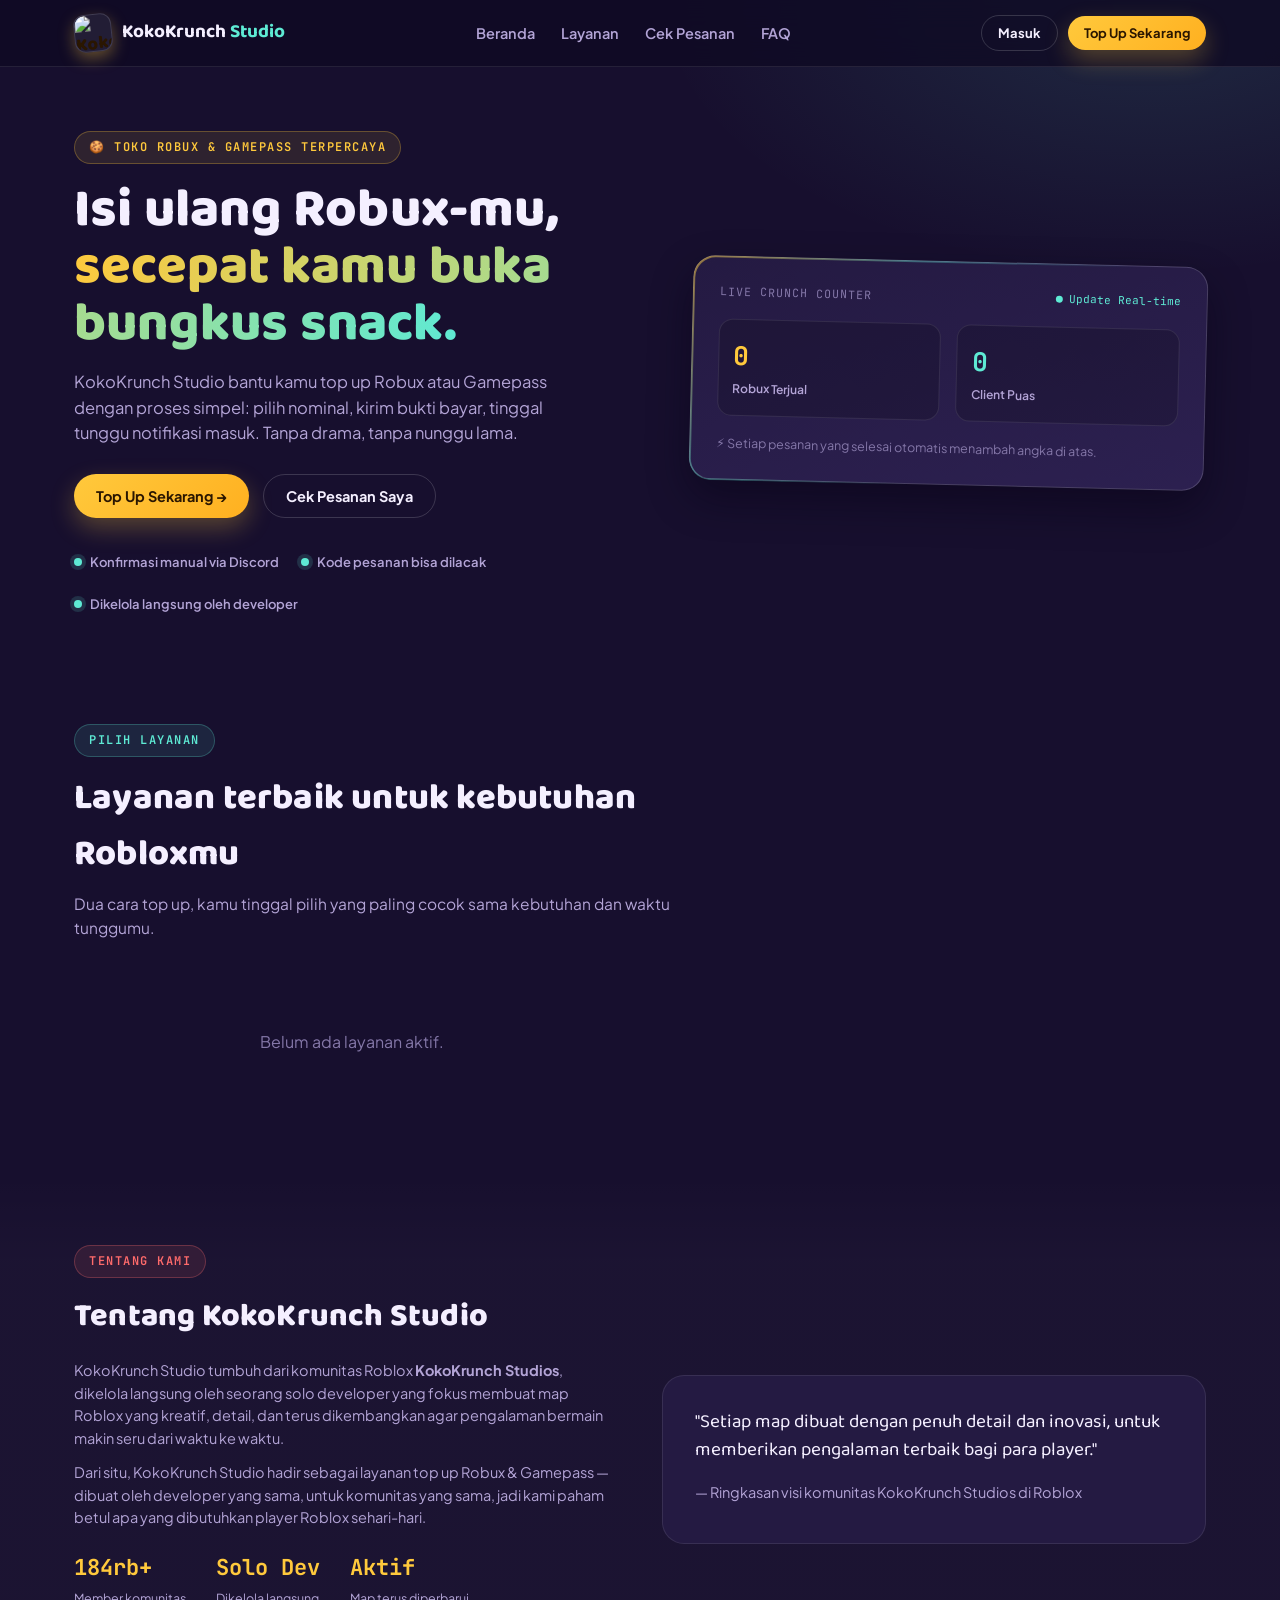
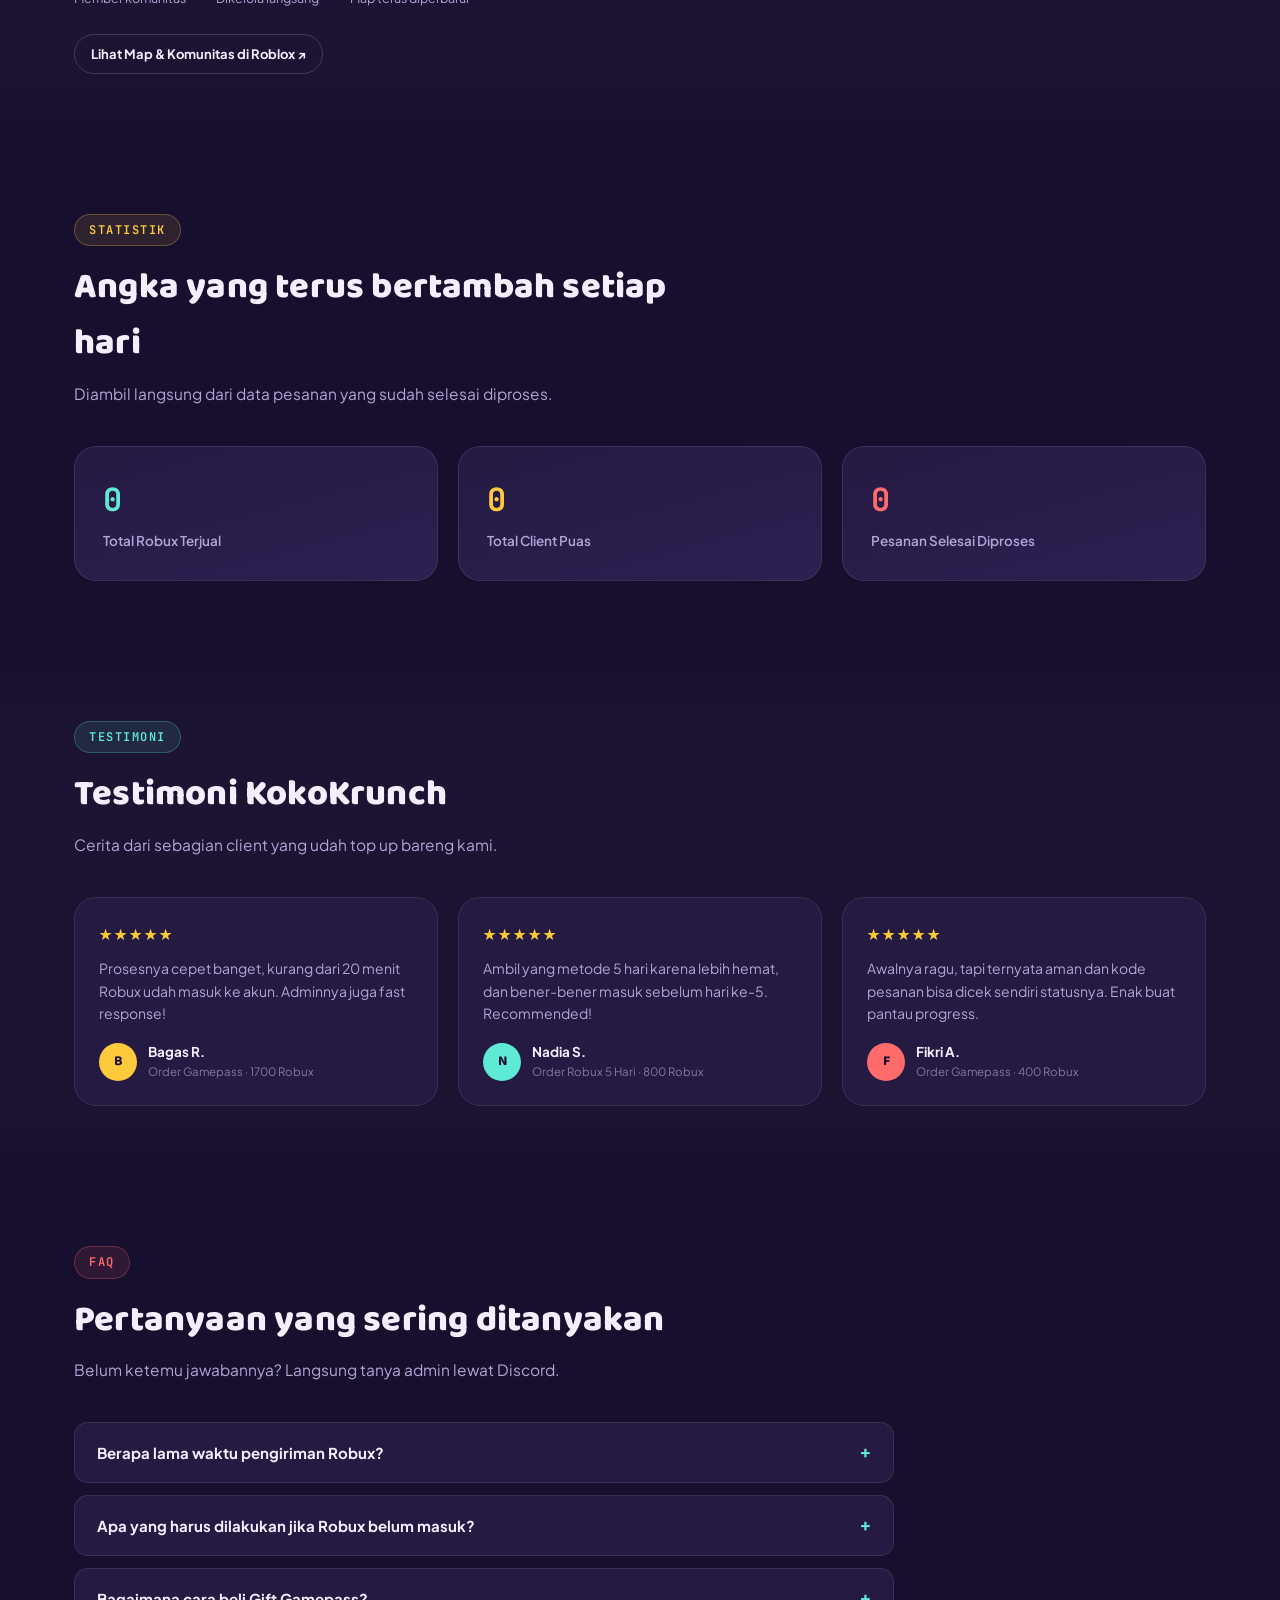
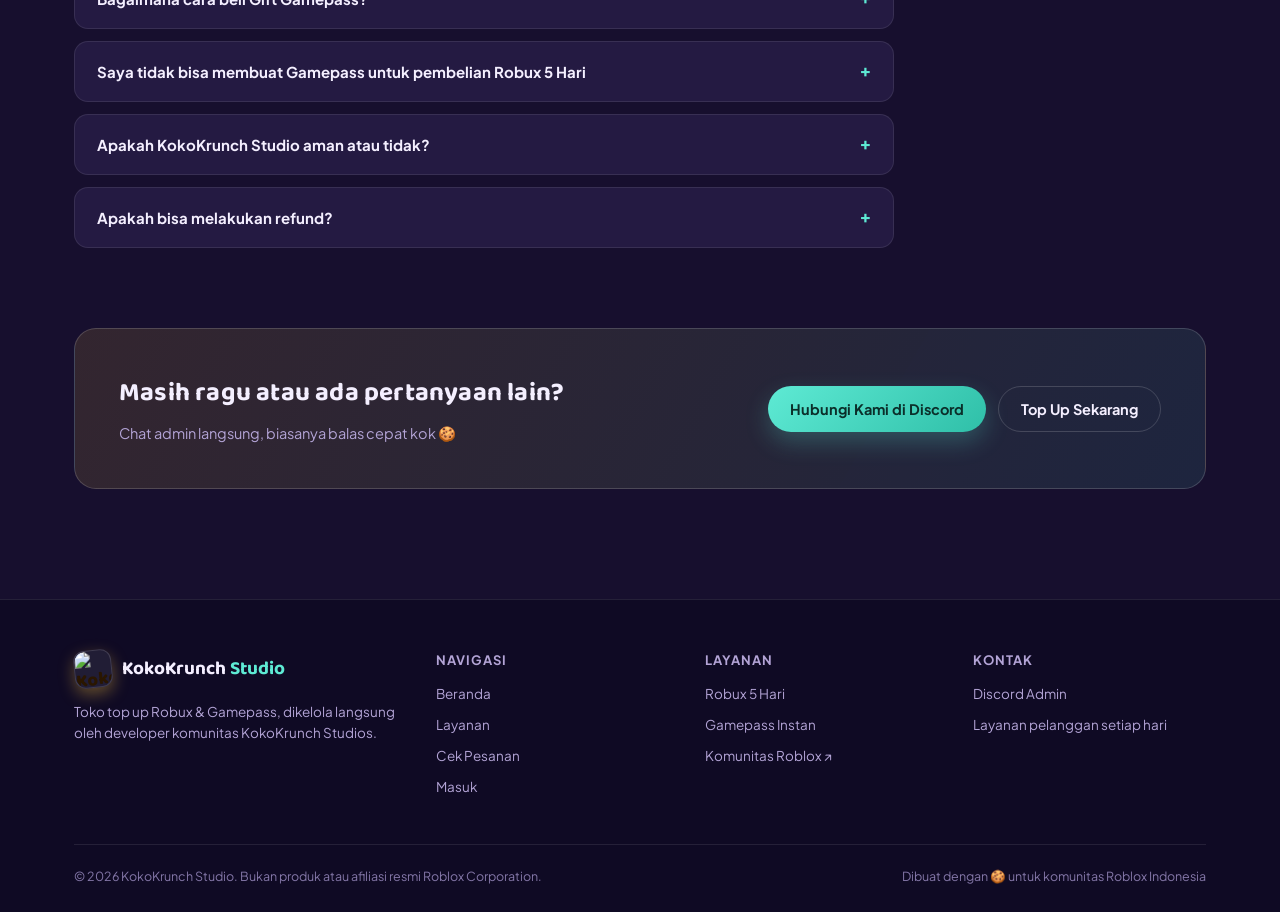
==== index.html @ f0047009 "Initial commit KokoKrunch Studio" ====
<!DOCTYPE html>
<html lang="id">
<head>
<meta charset="UTF-8">
<meta name="viewport" content="width=device-width, initial-scale=1.0">
<title>KokoKrunch Studio — Top Up Robux & Gamepass</title>
<link rel="icon" type="image/webp" href="https://tr.rbxcdn.com/180DAY-19accf77fc7ea9c95df84278ce0e3de0/150/150/Image/Webp/noFilter">
<link rel="apple-touch-icon" href="https://tr.rbxcdn.com/180DAY-19accf77fc7ea9c95df84278ce0e3de0/150/150/Image/Webp/noFilter">
<link rel="preconnect" href="https://fonts.googleapis.com">
<link href="https://fonts.googleapis.com/css2?family=Baloo+2:wght@500;600;700;800&family=Plus+Jakarta+Sans:ital,wght@0,400;0,500;0,600;0,700;0,800;1,500&family=JetBrains+Mono:wght@400;500;600;700&display=swap" rel="stylesheet">
<link rel="stylesheet" href="assets/style.css?v=36">
</head>
<body>
<div class="nav">
<div class="nav-inner">
<div class="brand" onclick="location.href='index.html'">
<div class="brand-mark"><img src="https://tr.rbxcdn.com/180DAY-19accf77fc7ea9c95df84278ce0e3de0/150/150/Image/Webp/noFilter" alt="KokoKrunch Studio"></div>
<div class="brand-name">KokoKrunch <span>Studio</span></div>
</div>
<div class="nav-links">
<a href="/index.html">Beranda</a>
<a href="/layanan.html">Layanan</a>
<a href="/cek-pesanan.html">Cek Pesanan</a>
<a href="index.html#faq">FAQ</a>
</div>
<div class="nav-cta">
<button class="btn btn-ghost btn-sm" type="button" onclick="goLogin()">Masuk</button>
<button class="btn btn-gold btn-sm" data-link="/layanan.html">Top Up Sekarang</button>
<button class="nav-burger" type="button" aria-label="Buka menu" aria-expanded="false" onclick="toggleMobileMenu(event)">☰</button>
</div>
</div>
</div>
<div class="view active" id="view-home">
<section class="hero">
<div class="wrap hero-grid">
<div>
<span class="eyebrow gold">🍪 Toko Robux &amp; Gamepass Terpercaya</span>
<h1>Isi ulang Robux-mu,<br/><span class="hi">secepat kamu buka bungkus snack.</span></h1>
<p class="lead">KokoKrunch Studio bantu kamu top up Robux atau Gamepass dengan proses simpel: pilih nominal, kirim bukti bayar, tinggal tunggu notifikasi masuk. Tanpa drama, tanpa nunggu lama.</p>
<div class="hero-actions">
<button class="btn btn-gold" data-link="/layanan.html">Top Up Sekarang →</button>
<button class="btn btn-ghost" data-link="/cek-pesanan.html">Cek Pesanan Saya</button>
</div>
<div class="hero-badges">
<div class="hero-badge"><span class="dot"></span> Konfirmasi manual via Discord</div>
<div class="hero-badge"><span class="dot"></span> Kode pesanan bisa dilacak</div>
<div class="hero-badge"><span class="dot"></span> Dikelola langsung oleh developer</div>
</div>
</div>
<div class="crunch-card" id="heroCrunchCard">
<div class="crunch-top">
<span>Live Crunch Counter</span>
<div class="crunch-live"><span class="pulse"></span> Update Real-time</div>
</div>
<div class="crunch-stats">
<div class="crunch-stat">
<div class="crunch-num" id="heroStatRobux">0</div>
<div class="crunch-label">Robux Terjual</div>
</div>
<div class="crunch-stat mint">
<div class="crunch-num" id="heroStatClient">0</div>
<div class="crunch-label">Client Puas</div>
</div>
</div>
<div class="crunch-note">⚡ Setiap pesanan yang selesai otomatis menambah angka di atas.</div>
</div>
</div>
</section>
<!-- ===== Pilih Layanan preview ===== -->
<section class="section" id="layanan">
<div class="wrap">
<div class="section-head">
<span class="eyebrow">Pilih Layanan</span>
<h2>Layanan terbaik untuk kebutuhan Robloxmu</h2>
<p>Dua cara top up, kamu tinggal pilih yang paling cocok sama kebutuhan dan waktu tunggumu.</p>
</div>
<div class="service-grid" id="homeServiceGrid"></div>
</div>
</section>
<!-- ===== Tentang ===== -->
<section class="section section-alt" id="tentang">
<div class="wrap about-grid">
<div>
<span class="eyebrow coral">Tentang Kami</span>
<h2 style="margin:14px 0 18px; font-size:clamp(24px,3vw,32px); font-weight:800;">Tentang KokoKrunch Studio</h2>
<p class="about-body">KokoKrunch Studio tumbuh dari komunitas Roblox <b>KokoKrunch Studios</b>, dikelola langsung oleh seorang solo developer yang fokus membuat map Roblox yang kreatif, detail, dan terus dikembangkan agar pengalaman bermain makin seru dari waktu ke waktu.</p>
<p class="about-body" style="margin-top:12px;">Dari situ, KokoKrunch Studio hadir sebagai layanan top up Robux &amp; Gamepass — dibuat oleh developer yang sama, untuk komunitas yang sama, jadi kami paham betul apa yang dibutuhkan player Roblox sehari-hari.</p>
<div class="about-stat-row">
<div class="about-stat"><b>184rb+</b><span>Member komunitas</span></div>
<div class="about-stat"><b>Solo Dev</b><span>Dikelola langsung</span></div>
<div class="about-stat"><b>Aktif</b><span>Map terus diperbarui</span></div>
</div>
<div style="margin-top:24px;">
<a class="btn btn-ghost btn-sm" href="https://www.roblox.com/id/communities/625247444/KokoKrunch-Studios#!/about" rel="noopener" target="_blank">Lihat Map &amp; Komunitas di Roblox ↗</a>
</div>
</div>
<div class="about-card">
<div class="about-quote">"Setiap map dibuat dengan penuh detail dan inovasi, untuk memberikan pengalaman terbaik bagi para player."</div>
<p class="about-body">— Ringkasan visi komunitas KokoKrunch Studios di Roblox</p>
</div>
</div>
</section>
<!-- ===== Statistik ===== -->
<section class="section" id="statistik">
<div class="wrap">
<div class="section-head">
<span class="eyebrow gold">Statistik</span>
<h2>Angka yang terus bertambah setiap hari</h2>
<p>Diambil langsung dari data pesanan yang sudah selesai diproses.</p>
</div>
<div class="stats-grid">
<div class="stat-block">
<div class="big" id="statRobuxTotal">0</div>
<div class="lbl">Total Robux Terjual</div>
</div>
<div class="stat-block">
<div class="big" id="statClientTotal">0</div>
<div class="lbl">Total Client Puas</div>
</div>
<div class="stat-block">
<div class="big" id="statOrderTotal">0</div>
<div class="lbl">Pesanan Selesai Diproses</div>
</div>
</div>
</div>
</section>
<!-- ===== Testimoni ===== -->
<section class="section section-alt" id="testimoni">
<div class="wrap">
<div class="section-head">
<span class="eyebrow">Testimoni</span>
<h2>Testimoni KokoKrunch</h2>
<p>Cerita dari sebagian client yang udah top up bareng kami.</p>
</div>
<div class="testi-scroll" id="testiGrid"></div>
</div>
</section>
<!-- ===== FAQ ===== -->
<section class="section" id="faq">
<div class="wrap">
<div class="section-head">
<span class="eyebrow coral">FAQ</span>
<h2>Pertanyaan yang sering ditanyakan</h2>
<p>Belum ketemu jawabannya? Langsung tanya admin lewat Discord.</p>
</div>
<div class="faq-list" id="faqList"></div>
</div>
</section>
<!-- ===== CTA ===== -->
<section class="section" style="padding-top:10px;">
<div class="wrap">
<div class="cta-band">
<div>
<h3>Masih ragu atau ada pertanyaan lain?</h3>
<p>Chat admin langsung, biasanya balas cepat kok 🍪</p>
</div>
<div style="display:flex; gap:12px; flex-wrap:wrap;">
<a class="btn btn-mint" href="https://discord.gg/kokokrunch" rel="noopener" target="_blank">Hubungi Kami di Discord</a>
<button class="btn btn-ghost" data-link="/layanan.html">Top Up Sekarang</button>
</div>
</div>
</div>
</section>
</div>
<footer id="siteFooter">
<div class="wrap">
<div class="footer-grid">
<div class="footer-col">
<div class="brand" style="margin-bottom:14px;"><div class="brand-mark"><img src="https://tr.rbxcdn.com/180DAY-19accf77fc7ea9c95df84278ce0e3de0/150/150/Image/Webp/noFilter" alt="KokoKrunch Studio"></div><div class="brand-name">KokoKrunch <span>Studio</span></div></div>
<p>Toko top up Robux &amp; Gamepass, dikelola langsung oleh developer komunitas KokoKrunch Studios.</p>
</div>
<div class="footer-col">
<h4>Navigasi</h4>
<a href="/index.html">Beranda</a>
<a href="/layanan.html">Layanan</a>
<a href="/cek-pesanan.html">Cek Pesanan</a>
<a href="/login.html">Masuk</a>
</div>
<div class="footer-col">
<h4>Layanan</h4>
<a href="order.html?type=robux">Robux 5 Hari</a>
<a href="order.html?type=gamepass">Gamepass Instan</a>
<a href="https://www.roblox.com/id/communities/625247444/KokoKrunch-Studios#!/about" rel="noopener" target="_blank">Komunitas Roblox ↗</a>
</div>
<div class="footer-col">
<h4>Kontak</h4>
<a href="https://discord.gg/kokokrunch" rel="noopener" target="_blank">Discord Admin</a>
<p>Layanan pelanggan setiap hari</p>
</div>
</div>
<div class="footer-bottom">
<span>© 2026 KokoKrunch Studio. Bukan produk atau afiliasi resmi Roblox Corporation.</span>
<span>Dibuat dengan 🍪 untuk komunitas Roblox Indonesia</span>
</div>
</div>
</footer>
<div class="toast" id="toast"></div>
<div class="modal-bg" id="proofModalBg" onclick="if(event.target===this) closeProofModal()">
<div class="modal">
<button class="modal-close" onclick="closeProofModal()">✕</button>
<h3>Bukti Pembayaran</h3>
<img alt="Bukti pembayaran" id="proofModalImg" src=""/>
<div id="proofModalMeta" style="font-size:12.5px; color:var(--text-muted);"></div>
</div>
</div>
<script src="assets/app.js?v=36"></script>
</body>
</html>
---- assets/style.css ----
:root{
    --bg:#170F2E;
    --bg-deep:#0F0A24;
    --bg-alt:#1E1440;
    --surface:#241A42;
    --surface-2:#2C2050;
    --border:rgba(255,255,255,0.09);
    --border-strong:rgba(255,255,255,0.16);
    --text:#F4EFFF;
    --text-muted:#B3A4D6;
    --text-faint:#8477A8;
    --gold:#FFC93C;
    --gold-dark:#E0A81E;
    --mint:#5EEAD4;
    --mint-dark:#2FBFA8;
    --coral:#FF6B6B;
    --radius-lg:22px;
    --radius-md:14px;
    --radius-sm:9px;
    --shadow-pop:0 18px 40px rgba(6,3,20,0.45);
    --font-display:'Baloo 2', system-ui, sans-serif;
    --font-body:'Plus Jakarta Sans', system-ui, sans-serif;
    --font-mono:'JetBrains Mono', monospace;
  }
  *{box-sizing:border-box;}
  html{scroll-behavior:smooth;}
  body{
    margin:0;
    background:
      radial-gradient(1100px 520px at 12% -10%, rgba(255,201,60,0.14), transparent 60%),
      radial-gradient(900px 500px at 90% 0%, rgba(94,234,212,0.12), transparent 55%),
      var(--bg);
    color:var(--text);
    font-family:var(--font-body);
    line-height:1.55;
    -webkit-font-smoothing:antialiased;
  }
  h1,h2,h3,h4{font-family:var(--font-display); margin:0; letter-spacing:0.2px;}
  p{margin:0;}
  a{color:inherit; text-decoration:none;}
  img{max-width:100%; display:block;}
  button{font-family:inherit; cursor:pointer;}
  ::selection{background:var(--gold); color:#241203;}
  :focus-visible{outline:3px solid var(--mint); outline-offset:2px; border-radius:6px;}

  .wrap{max-width:1180px; margin:0 auto; padding:0 24px;}
  .view{display:none;}
  .view.active{display:block; animation:fadeIn .35s ease;}
  @keyframes fadeIn{from{opacity:0; transform:translateY(6px);} to{opacity:1; transform:translateY(0);}}

  /* ---------- NAV ---------- */
  .nav{
    position:sticky; top:0; z-index:50;
    background:rgba(15,10,36,0.82);
    backdrop-filter:blur(14px);
    border-bottom:1px solid var(--border);
  }
  .nav-inner{
    max-width:1180px; margin:0 auto; padding:14px 24px;
    display:flex; align-items:center; justify-content:space-between; gap:16px;
  }
  .brand{display:flex; align-items:center; gap:10px; cursor:pointer;}
  .brand-mark{
    width:38px; height:38px; border-radius:11px;
    background:linear-gradient(145deg, var(--gold), #ff9f4d);
    display:flex; align-items:center; justify-content:center;
    font-family:var(--font-display); font-weight:800; color:#2a1600; font-size:18px;
    box-shadow:0 6px 16px rgba(255,201,60,0.35);
    transform:rotate(-6deg);
  }
  .brand-name{font-family:var(--font-display); font-weight:700; font-size:19px;}
  .brand-name span{color:var(--mint);}
  .nav-links{display:flex; align-items:center; gap:26px;}
  .nav-links a{font-size:14.5px; font-weight:600; color:var(--text-muted); transition:color .15s;}
  .nav-links a:hover{color:var(--text);}
  .nav-cta{display:flex; align-items:center; gap:10px;}
  .nav-burger{display:none; background:none; border:1px solid var(--border-strong); border-radius:9px; width:40px; height:40px; color:var(--text); font-size:18px;}

  /* buttons */
  .btn{
    display:inline-flex; align-items:center; justify-content:center; gap:8px;
    padding:12px 22px; border-radius:999px; border:none;
    font-weight:700; font-size:14.5px; font-family:var(--font-body);
    transition:transform .15s ease, box-shadow .15s ease, background .15s ease;
    white-space:nowrap;
  }
  .btn:active{transform:translateY(1px) scale(0.99);}
  .btn-gold{background:linear-gradient(135deg, var(--gold), #ffb020); color:#2a1600; box-shadow:0 10px 24px rgba(255,201,60,0.28);}
  .btn-gold:hover{box-shadow:0 14px 30px rgba(255,201,60,0.4); transform:translateY(-1px);}
  .btn-mint{background:linear-gradient(135deg, var(--mint), var(--mint-dark)); color:#0b2f2a; box-shadow:0 10px 24px rgba(94,234,212,0.24);}
  .btn-mint:hover{transform:translateY(-1px); box-shadow:0 14px 30px rgba(94,234,212,0.36);}
  .btn-ghost{background:transparent; border:1.5px solid var(--border-strong); color:var(--text);}
  .btn-ghost:hover{border-color:var(--mint); color:var(--mint);}
  .btn-coral{background:linear-gradient(135deg, var(--coral), #ff4757); color:#2a0505;}
  .btn-block{width:100%;}
  .btn-sm{padding:9px 16px; font-size:13px;}
  .btn:disabled{opacity:0.5; cursor:not-allowed; transform:none !important;}
  .btn-icon{background:transparent; border:1px solid var(--border-strong); border-radius:10px; width:38px; height:38px; color:var(--text-muted); display:flex; align-items:center; justify-content:center;}

  .eyebrow{
    display:inline-flex; align-items:center; gap:8px;
    font-family:var(--font-mono); font-size:12px; font-weight:600; letter-spacing:1.5px; text-transform:uppercase;
    color:var(--mint); background:rgba(94,234,212,0.1); border:1px solid rgba(94,234,212,0.25);
    padding:6px 14px; border-radius:999px;
  }
  .eyebrow.gold{color:var(--gold); background:rgba(255,201,60,0.1); border-color:rgba(255,201,60,0.28);}
  .eyebrow.coral{color:var(--coral); background:rgba(255,107,107,0.1); border-color:rgba(255,107,107,0.28);}

  /* ---------- HERO ---------- */
  .hero{padding:64px 0 40px; position:relative; overflow:hidden;}
  .hero-grid{display:grid; grid-template-columns:1.05fr 0.95fr; gap:48px; align-items:center;}
  .hero h1{font-size:clamp(34px, 4.6vw, 54px); line-height:1.06; font-weight:800; margin:18px 0 16px;}
  .hero h1 .hi{
    background:linear-gradient(100deg, var(--gold), var(--mint));
    -webkit-background-clip:text; background-clip:text; color:transparent;
  }
  .hero p.lead{font-size:16.5px; color:var(--text-muted); max-width:480px; margin-bottom:28px;}
  .hero-actions{display:flex; gap:14px; flex-wrap:wrap; margin-bottom:34px;}
  .hero-badges{display:flex; gap:22px; flex-wrap:wrap;}
  .hero-badge{display:flex; align-items:center; gap:8px; font-size:13px; color:var(--text-muted); font-weight:600;}
  .hero-badge .dot{width:8px; height:8px; border-radius:50%; background:var(--mint); box-shadow:0 0 0 4px rgba(94,234,212,0.15);}

  /* crunch counter signature widget */
  .crunch-card{
    background:linear-gradient(165deg, var(--surface), var(--surface-2));
    border:1.5px solid var(--border-strong);
    border-radius:var(--radius-lg);
    padding:26px;
    box-shadow:var(--shadow-pop);
    position:relative;
    transform:rotate(1.4deg);
  }
  .crunch-card::before{
    content:'';
    position:absolute; inset:-1.5px;
    border-radius:inherit;
    padding:1.5px;
    background:linear-gradient(135deg, rgba(255,201,60,0.5), rgba(94,234,212,0.35), transparent 60%);
    -webkit-mask:linear-gradient(#000 0 0) content-box, linear-gradient(#000 0 0);
    -webkit-mask-composite:xor; mask-composite:exclude;
    pointer-events:none;
  }
  .crunch-top{display:flex; justify-content:space-between; align-items:center; margin-bottom:18px;}
  .crunch-top span{font-family:var(--font-mono); font-size:11.5px; color:var(--text-faint); letter-spacing:1px; text-transform:uppercase;}
  .crunch-live{display:flex; align-items:center; gap:6px; font-family:var(--font-mono); font-size:11px; color:var(--mint);}
  .crunch-live .pulse{width:7px; height:7px; border-radius:50%; background:var(--mint); animation:pulse 1.6s infinite;}
  @keyframes pulse{0%,100%{opacity:1; transform:scale(1);} 50%{opacity:.4; transform:scale(1.4);}}
  .crunch-stats{display:grid; grid-template-columns:1fr 1fr; gap:16px; margin-bottom:18px;}
  .crunch-stat{background:rgba(0,0,0,0.18); border-radius:var(--radius-md); padding:16px 14px; border:1px solid var(--border);}
  .crunch-num{font-family:var(--font-mono); font-weight:700; font-size:26px; color:var(--gold);}
  .crunch-stat.mint .crunch-num{color:var(--mint);}
  .crunch-label{font-size:12px; color:var(--text-muted); margin-top:4px; font-weight:600;}
  .crunch-card.bounce{animation:crunchBounce .5s ease;}
  @keyframes crunchBounce{0%{transform:rotate(1.4deg) scale(1);} 35%{transform:rotate(1.4deg) scale(1.03);} 100%{transform:rotate(1.4deg) scale(1);}}
  .crunch-note{font-size:12.5px; color:var(--text-faint); display:flex; gap:8px; align-items:flex-start;}

  /* ---------- SECTION generic ---------- */
  .section{padding:70px 0;}
  .section-head{max-width:640px; margin-bottom:40px;}
  .section-head h2{font-size:clamp(26px,3vw,36px); margin:14px 0 10px; font-weight:800;}
  .section-head p{color:var(--text-muted); font-size:15.5px;}
  .section-alt{background:linear-gradient(180deg, transparent, rgba(255,255,255,0.02) 15%, rgba(255,255,255,0.02) 85%, transparent);}

  /* service / package cards */
  .service-grid{display:grid; grid-template-columns:1fr 1fr; gap:22px;}
  .service-card{
    background:var(--surface); border:1.5px solid var(--border); border-radius:var(--radius-lg);
    padding:30px; position:relative; overflow:hidden; transition:border-color .2s, transform .2s;
  }
  .service-card:hover{border-color:var(--border-strong); transform:translateY(-3px);}
  .service-card .glow{position:absolute; width:220px; height:220px; border-radius:50%; filter:blur(60px); opacity:0.28; top:-70px; right:-70px;}
  .service-card.robux .glow{background:var(--mint);}
  .service-card.gamepass .glow{background:var(--gold);}
  .service-icon{
    width:52px; height:52px; border-radius:16px; display:flex; align-items:center; justify-content:center;
    font-size:24px; margin-bottom:18px; position:relative;
  }
  .service-card.robux .service-icon{background:rgba(94,234,212,0.14); border:1px solid rgba(94,234,212,0.3);}
  .service-card.gamepass .service-icon{background:rgba(255,201,60,0.14); border:1px solid rgba(255,201,60,0.3);}
  .service-card h3{font-size:22px; margin-bottom:8px; position:relative;}
  .service-card p.desc{color:var(--text-muted); font-size:14.5px; margin-bottom:18px; position:relative;}
  .service-list{list-style:none; padding:0; margin:0 0 24px; display:flex; flex-direction:column; gap:9px; position:relative;}
  .service-list li{font-size:13.5px; color:var(--text-muted); display:flex; gap:8px; align-items:flex-start;}
  .service-list li::before{content:'✓'; color:var(--mint); font-weight:700; flex-shrink:0;}
  .service-card.gamepass .service-list li::before{color:var(--gold);}

  /* about */
  .about-grid{display:grid; grid-template-columns:1fr 1fr; gap:44px; align-items:center;}
  .about-card{background:var(--surface); border:1.5px solid var(--border); border-radius:var(--radius-lg); padding:32px;}
  .about-stat-row{display:flex; gap:30px; margin-top:22px; flex-wrap:wrap;}
  .about-stat b{display:block; font-family:var(--font-mono); font-size:22px; color:var(--gold);}
  .about-stat span{font-size:12.5px; color:var(--text-muted);}
  .about-quote{
    font-family:var(--font-display); font-size:19px; line-height:1.5; margin-bottom:16px;
  }
  .about-body{color:var(--text-muted); font-size:14.5px; margin-bottom:8px;}

  /* stats section */
  .stats-grid{display:grid; grid-template-columns:repeat(3,1fr); gap:20px;}
  .stat-block{
    background:linear-gradient(165deg, var(--surface), var(--surface-2)); border:1.5px solid var(--border);
    border-radius:var(--radius-lg); padding:28px; text-align:left;
  }
  .stat-block .big{font-family:var(--font-mono); font-weight:700; font-size:32px; color:var(--mint);}
  .stat-block:nth-child(2) .big{color:var(--gold);}
  .stat-block:nth-child(3) .big{color:var(--coral);}
  .stat-block .lbl{color:var(--text-muted); font-size:13.5px; margin-top:6px; font-weight:600;}

  /* testimonials */
  .testi-scroll{display:grid; grid-template-columns:repeat(3,1fr); gap:20px;}
  .testi-card{background:var(--surface); border:1.5px solid var(--border); border-radius:var(--radius-lg); padding:24px;}
  .testi-stars{color:var(--gold); font-size:15px; letter-spacing:2px; margin-bottom:12px;}
  .testi-text{font-size:14px; color:var(--text-muted); margin-bottom:18px; line-height:1.6;}
  .testi-user{display:flex; align-items:center; gap:11px;}
  .testi-avatar{
    width:38px; height:38px; border-radius:50%; display:flex; align-items:center; justify-content:center;
    font-family:var(--font-display); font-weight:700; font-size:14px; color:#1c1030;
  }
  .testi-name{font-size:13.5px; font-weight:700;}
  .testi-meta{font-size:11.5px; color:var(--text-faint);}

  /* FAQ */
  .faq-list{display:flex; flex-direction:column; gap:12px; max-width:820px;}
  .faq-item{background:var(--surface); border:1.5px solid var(--border); border-radius:var(--radius-md); overflow:hidden;}
  .faq-q{
    width:100%; background:none; border:none; color:var(--text); text-align:left;
    padding:18px 22px; font-size:15px; font-weight:700; display:flex; justify-content:space-between; align-items:center; gap:14px;
  }
  .faq-q .plus{font-family:var(--font-mono); color:var(--mint); font-size:18px; transition:transform .2s; flex-shrink:0;}
  .faq-item.open .faq-q .plus{transform:rotate(45deg);}
  .faq-a{max-height:0; overflow:hidden; transition:max-height .25s ease;}
  .faq-a-inner{padding:0 22px 20px; color:var(--text-muted); font-size:14px; line-height:1.65;}

  /* CTA */
  .cta-band{
    background:linear-gradient(120deg, rgba(255,201,60,0.12), rgba(94,234,212,0.1));
    border:1.5px solid var(--border-strong); border-radius:var(--radius-lg);
    padding:44px; display:flex; justify-content:space-between; align-items:center; gap:30px; flex-wrap:wrap;
  }
  .cta-band h3{font-size:26px; margin-bottom:8px;}
  .cta-band p{color:var(--text-muted); font-size:14.5px;}

  /* footer */
  footer{background:var(--bg-deep); border-top:1px solid var(--border); padding:50px 0 26px; margin-top:40px;}
  .footer-grid{display:grid; grid-template-columns:1.4fr 1fr 1fr 1fr; gap:36px; margin-bottom:36px;}
  .footer-col h4{font-size:13px; color:var(--text-muted); text-transform:uppercase; letter-spacing:1px; margin-bottom:14px; font-family:var(--font-body); font-weight:700;}
  .footer-col a, .footer-col p{display:block; color:var(--text-muted); font-size:13.5px; margin-bottom:10px;}
  .footer-col a:hover{color:var(--mint);}
  .footer-bottom{border-top:1px solid var(--border); padding-top:22px; display:flex; justify-content:space-between; flex-wrap:wrap; gap:10px; font-size:12.5px; color:var(--text-faint);}

  /* ---------- PAGE HEADER (sub pages) ---------- */
  .page-head{padding:42px 0 6px;}
  .breadcrumb{font-family:var(--font-mono); font-size:12px; color:var(--text-faint); margin-bottom:14px; display:flex; gap:8px; align-items:center;}
  .breadcrumb a{color:var(--mint);}
  .page-head h1{font-size:clamp(26px,3.4vw,38px); font-weight:800; margin-bottom:10px;}
  .page-head p{color:var(--text-muted); font-size:15px; max-width:600px;}

  /* pilih layanan page */
  .pilih-grid{display:grid; grid-template-columns:1fr 1fr; gap:24px; margin-top:34px;}
  .pilih-card{
    background:var(--surface); border:1.5px solid var(--border); border-radius:var(--radius-lg);
    padding:34px; display:flex; flex-direction:column;
  }
  .pilih-card .tag{align-self:flex-start; margin-bottom:16px;}
  .pilih-card h3{font-size:24px; margin-bottom:10px;}
  .pilih-card .price-from{font-family:var(--font-mono); font-size:13px; color:var(--text-muted); margin-bottom:20px;}
  .pilih-card .price-from b{color:var(--text); font-size:15px;}
  .pilih-card ul{list-style:none; padding:0; margin:0 0 26px; flex-grow:1; display:flex; flex-direction:column; gap:10px;}
  .pilih-card ul li{font-size:13.5px; color:var(--text-muted); display:flex; gap:9px;}
  .pilih-card ul li::before{content:'●'; font-size:6px; color:var(--mint); margin-top:6px;}

  /* order form */
  .order-layout{display:grid; grid-template-columns:1.3fr 0.9fr; gap:30px; align-items:start; margin-top:30px;}
  .form-card{background:var(--surface); border:1.5px solid var(--border); border-radius:var(--radius-lg); padding:30px;}
  .form-card h3{font-size:17px; margin-bottom:4px;}
  .form-card .step-sub{color:var(--text-faint); font-size:12.5px; margin-bottom:20px; font-family:var(--font-mono);}
  .pkg-grid{display:grid; grid-template-columns:repeat(3,1fr); gap:12px; margin-bottom:26px;}
  .pkg-option{
    background:var(--surface-2); border:1.5px solid var(--border); border-radius:var(--radius-md);
    padding:14px 10px; text-align:center; transition:.15s;
  }
  .pkg-option:hover{border-color:var(--border-strong);}
  .pkg-option.selected{border-color:var(--gold); background:rgba(255,201,60,0.1); box-shadow:0 0 0 1px var(--gold) inset;}
  .pkg-option .amt{font-family:var(--font-mono); font-weight:700; font-size:15px;}
  .pkg-option .price{font-size:11.5px; color:var(--text-muted); margin-top:4px;}
  .field{margin-bottom:18px;}
  .field label{display:block; font-size:13px; font-weight:700; margin-bottom:7px; color:var(--text);}
  .field .hint{font-size:11.5px; color:var(--text-faint); margin-top:6px;}
  .field input[type=text], .field input[type=password], .field select{
    width:100%; padding:12px 14px; border-radius:var(--radius-sm); border:1.5px solid var(--border-strong);
    background:var(--bg-alt); color:var(--text); font-family:inherit; font-size:14px;
  }
  .field input:focus, .field select:focus{border-color:var(--mint); outline:none;}
  .upload-box{
    border:1.6px dashed var(--border-strong); border-radius:var(--radius-md); padding:22px;
    text-align:center; cursor:pointer; transition:.15s; position:relative;
  }
  .upload-box:hover{border-color:var(--mint);}
  .upload-box input{position:absolute; inset:0; opacity:0; cursor:pointer;}
  .upload-preview{max-height:150px; border-radius:var(--radius-sm); margin:0 auto 10px; overflow:hidden;}
  .upload-preview img{max-height:150px; margin:0 auto;}

  .summary-card{background:var(--surface); border:1.5px solid var(--border); border-radius:var(--radius-lg); padding:26px; position:sticky; top:90px;}
  .summary-row{display:flex; justify-content:space-between; font-size:13.5px; color:var(--text-muted); margin-bottom:12px;}
  .summary-row b{color:var(--text); font-weight:600;}
  .summary-total{display:flex; justify-content:space-between; align-items:center; padding-top:14px; margin-top:6px; border-top:1px solid var(--border);}
  .summary-total .lbl{font-size:13px; color:var(--text-muted);}
  .summary-total .val{font-family:var(--font-mono); font-size:22px; color:var(--gold); font-weight:700;}
  .pay-info{background:var(--bg-alt); border-radius:var(--radius-md); padding:16px; margin-top:18px; font-size:12.5px; color:var(--text-muted);}
  .pay-info .pay-row{display:flex; justify-content:space-between; margin-bottom:8px;}
  .pay-info .pay-row b{color:var(--text); font-family:var(--font-mono);}

  /* order success */
  .success-wrap{max-width:560px; margin:50px auto; text-align:center;}
  .success-icon{
    width:78px; height:78px; border-radius:50%; margin:0 auto 22px;
    background:rgba(94,234,212,0.14); border:2px solid var(--mint);
    display:flex; align-items:center; justify-content:center; font-size:34px;
  }
  .order-code-box{
    background:var(--surface); border:1.5px dashed var(--gold); border-radius:var(--radius-lg);
    padding:26px; margin:26px 0; 
  }
  .order-code-box .lbl{font-size:12px; color:var(--text-muted); text-transform:uppercase; letter-spacing:1px; margin-bottom:10px;}
  .order-code-box .code{font-family:var(--font-mono); font-size:30px; font-weight:700; color:var(--gold); letter-spacing:2px;}
  .success-actions{display:flex; gap:12px; justify-content:center; flex-wrap:wrap; margin-top:26px;}

  /* cek pesanan */
  .cek-box{max-width:520px; margin:40px auto 0; background:var(--surface); border:1.5px solid var(--border); border-radius:var(--radius-lg); padding:30px;}
  .cek-input-row{display:flex; gap:10px;}
  .cek-input-row input{flex-grow:1; text-transform:uppercase;}
  .result-card{max-width:620px; margin:34px auto 0; background:var(--surface); border:1.5px solid var(--border); border-radius:var(--radius-lg); padding:30px;}
  .status-pill{display:inline-flex; align-items:center; gap:7px; padding:7px 16px; border-radius:999px; font-size:12.5px; font-weight:700;}
  .status-pill.pending{background:rgba(255,201,60,0.14); color:var(--gold); border:1px solid rgba(255,201,60,0.3);}
  .status-pill.proses{background:rgba(94,234,212,0.14); color:var(--mint); border:1px solid rgba(94,234,212,0.3);}
  .status-pill.selesai{background:rgba(94,234,212,0.22); color:var(--mint); border:1px solid rgba(94,234,212,0.4);}
  .status-pill.batal{background:rgba(255,107,107,0.14); color:var(--coral); border:1px solid rgba(255,107,107,0.3);}
  .stepper{display:flex; justify-content:space-between; margin:28px 0 6px; position:relative;}
  .stepper::before{content:''; position:absolute; top:14px; left:20px; right:20px; height:2px; background:var(--border-strong); z-index:0;}
  .step{position:relative; z-index:1; display:flex; flex-direction:column; align-items:center; gap:8px; flex:1;}
  .step .dot{width:28px; height:28px; border-radius:50%; background:var(--surface-2); border:2px solid var(--border-strong); display:flex; align-items:center; justify-content:center; font-size:13px; color:var(--text-faint);}
  .step.done .dot{background:var(--mint); border-color:var(--mint); color:#0b2f2a;}
  .step span{font-size:11px; color:var(--text-muted); text-align:center; max-width:90px;}
  .step.done span{color:var(--text);}
  .detail-row{display:flex; justify-content:space-between; padding:11px 0; border-bottom:1px solid var(--border); font-size:13.5px;}
  .detail-row span:first-child{color:var(--text-muted);}
  .detail-row span:last-child{font-weight:600;}

  /* login */
  .login-wrap{max-width:400px; margin:70px auto; background:var(--surface); border:1.5px solid var(--border); border-radius:var(--radius-lg); padding:36px;}
  .login-wrap .brand{justify-content:center; margin-bottom:22px;}
  .login-demo-hint{background:var(--bg-alt); border-radius:var(--radius-sm); padding:12px 14px; font-size:12px; color:var(--text-faint); margin-top:18px; font-family:var(--font-mono); text-align:center;}
  .form-err{background:rgba(255,107,107,0.1); border:1px solid rgba(255,107,107,0.3); color:var(--coral); font-size:13px; padding:11px 14px; border-radius:var(--radius-sm); margin-bottom:16px; display:none;}

  /* dashboard */
  .dash-shell{display:grid; grid-template-columns:230px 1fr; min-height:calc(100vh - 65px);}
  .dash-side{background:var(--bg-deep); border-right:1px solid var(--border); padding:26px 16px; display:flex; flex-direction:column; gap:4px;}
  .dash-side .side-user{padding:10px 12px 20px; margin-bottom:10px; border-bottom:1px solid var(--border);}
  .dash-side .side-user b{display:block; font-size:14px;}
  .dash-side .side-user span{font-size:11.5px; color:var(--text-faint); font-family:var(--font-mono);}
  .side-link{
    display:flex; align-items:center; gap:11px; padding:11px 13px; border-radius:var(--radius-sm);
    color:var(--text-muted); font-size:14px; font-weight:600; background:none; border:none; width:100%; text-align:left;
  }
  .side-link:hover{background:var(--surface); color:var(--text);}
  .side-link.active{background:rgba(255,201,60,0.1); color:var(--gold);}
  .dash-main{padding:30px 34px; overflow-x:auto;}
  .dash-head{display:flex; justify-content:space-between; align-items:center; margin-bottom:26px; flex-wrap:wrap; gap:14px;}
  .dash-head h2{font-size:22px;}
  .kpi-grid{display:grid; grid-template-columns:repeat(4,1fr); gap:16px; margin-bottom:32px;}
  .kpi-card{background:var(--surface); border:1.5px solid var(--border); border-radius:var(--radius-md); padding:20px;}
  .kpi-card .lbl{font-size:12px; color:var(--text-muted); font-weight:600; margin-bottom:10px;}
  .kpi-card .val{font-family:var(--font-mono); font-size:22px; font-weight:700;}
  .kpi-card.gold .val{color:var(--gold);}
  .kpi-card.mint .val{color:var(--mint);}
  .kpi-card.coral .val{color:var(--coral);}

  .panel{background:var(--surface); border:1.5px solid var(--border); border-radius:var(--radius-lg); padding:24px; margin-bottom:24px;}
  .panel-head{display:flex; justify-content:space-between; align-items:center; margin-bottom:18px; flex-wrap:wrap; gap:12px;}
  .panel-head h3{font-size:16px;}
  .filter-row{display:flex; gap:8px; flex-wrap:wrap;}
  .chip{padding:7px 14px; border-radius:999px; border:1.5px solid var(--border-strong); background:none; color:var(--text-muted); font-size:12.5px; font-weight:600;}
  .chip.active{background:var(--gold); color:#2a1600; border-color:var(--gold);}

  table{width:100%; border-collapse:collapse; font-size:13.5px;}
  thead th{text-align:left; color:var(--text-faint); font-weight:600; font-size:11.5px; text-transform:uppercase; letter-spacing:0.5px; padding:10px 12px; border-bottom:1px solid var(--border);}
  tbody td{padding:13px 12px; border-bottom:1px solid var(--border); vertical-align:middle;}
  tbody tr:hover{background:rgba(255,255,255,0.02);}
  .mono{font-family:var(--font-mono);}
  select.status-select{
    background:var(--bg-alt); color:var(--text); border:1.5px solid var(--border-strong); border-radius:8px;
    padding:6px 10px; font-size:12.5px; font-family:inherit;
  }
  .link-btn{background:none; border:none; color:var(--mint); font-size:12.5px; font-weight:700; padding:0;}
  .empty-state{text-align:center; padding:50px 20px; color:var(--text-faint);}
  .empty-state .ico{font-size:34px; margin-bottom:12px;}

  .team-grid{display:grid; grid-template-columns:repeat(auto-fill, minmax(220px,1fr)); gap:14px; margin-bottom:20px;}
  .team-member{background:var(--surface-2); border:1px solid var(--border); border-radius:var(--radius-md); padding:16px; display:flex; gap:12px; align-items:center;}
  .team-avatar{width:40px; height:40px; border-radius:50%; background:linear-gradient(135deg, var(--mint), var(--gold)); flex-shrink:0;}
  .team-member b{display:block; font-size:13.5px;}
  .team-member span{font-size:11.5px; color:var(--text-faint);}
  .role-badge{display:inline-block; margin-top:4px; font-size:10.5px; padding:2px 8px; border-radius:999px; background:rgba(255,201,60,0.14); color:var(--gold); font-weight:700;}

  .add-team-form{display:grid; grid-template-columns:1fr 1fr 1fr 1fr auto; gap:10px; align-items:end;}
  .add-team-form .field{margin-bottom:0;}
  .add-team-form label{font-size:11.5px;}
  .add-team-form input, .add-team-form select{padding:10px 12px; font-size:13px;}

  .modal-bg{position:fixed; inset:0; background:rgba(6,3,18,0.7); backdrop-filter:blur(3px); display:none; align-items:center; justify-content:center; z-index:100; padding:20px;}
  .modal-bg.open{display:flex;}
  .modal{background:var(--surface); border:1.5px solid var(--border-strong); border-radius:var(--radius-lg); max-width:480px; width:100%; padding:26px; max-height:85vh; overflow:auto;}
  .modal h3{margin-bottom:16px;}
  .modal img{border-radius:var(--radius-sm); margin-bottom:14px;}
  .modal-close{float:right; background:none; border:none; color:var(--text-faint); font-size:20px;}

  .toast{
    position:fixed; bottom:24px; left:50%; transform:translateX(-50%) translateY(120%);
    background:var(--surface-2); border:1.5px solid var(--mint); color:var(--text);
    padding:14px 22px; border-radius:999px; font-size:13.5px; font-weight:600; z-index:200;
    transition:transform .3s ease; box-shadow:var(--shadow-pop); display:none; align-items:center; gap:10px;
  }
  .toast.show{display:flex; transform:translateX(-50%) translateY(0);}

  @media (max-width: 900px){
    .hero-grid, .about-grid, .order-layout, .pilih-grid, .dash-shell{grid-template-columns:1fr;}
    .service-grid, .stats-grid, .testi-scroll{grid-template-columns:1fr;}
    .footer-grid{grid-template-columns:1fr 1fr;}
    .nav-inner{position:relative; flex-wrap:wrap;}
    .nav-links{
      display:none;
      position:absolute;
      top:calc(100% + 10px);
      left:16px;
      right:16px;
      flex-direction:column;
      align-items:stretch;
      gap:0;
      background:rgba(15,10,36,0.98);
      border:1.5px solid var(--border-strong);
      border-radius:16px;
      padding:10px;
      box-shadow:var(--shadow-pop);
      z-index:100;
    }
    .nav-links.open{display:flex;}
    .nav-links a{
      display:block;
      width:100%;
      padding:13px 14px;
      border-radius:10px;
      text-align:left;
    }
    .nav-links a:hover{background:rgba(255,255,255,0.06);}
    .nav-burger{display:flex; align-items:center; justify-content:center; flex-shrink:0;}
    .kpi-grid{grid-template-columns:1fr 1fr;}
    .add-team-form{grid-template-columns:1fr 1fr;}
    .dash-side{position:fixed; left:-260px; top:0; bottom:0; width:230px; z-index:60; transition:left .2s;}
    .dash-side.open{left:0;}
    .pkg-grid{grid-template-columns:repeat(2,1fr);}
  }

.team-member-manage{align-items:flex-start;}
.team-info{flex:1;min-width:0;}
.team-actions{display:flex;gap:6px;flex-wrap:wrap;justify-content:flex-end;}
@media(max-width:700px){.team-member-manage{flex-wrap:wrap}.team-actions{width:100%;justify-content:flex-start}.add-team-form{grid-template-columns:1fr!important}}

/* =========================================================
   FIX RESPONSIVE DASHBOARD TIM - V4
   Membuat kartu tim rapi di desktop, tablet, dan mobile.
========================================================= */
.team-grid{
  grid-template-columns:repeat(auto-fit, minmax(320px, 1fr)) !important;
  gap:18px !important;
}

.team-member.team-member-manage{
  display:grid !important;
  grid-template-columns:46px minmax(0, 1fr) auto;
  align-items:center !important;
  gap:14px !important;
  width:100%;
  min-width:0;
}

.team-info{
  min-width:0 !important;
  display:flex;
  flex-direction:column;
  gap:2px;
}

.team-info b,
.team-info span:not(.role-badge){
  max-width:100%;
  overflow:hidden;
  text-overflow:ellipsis;
  white-space:nowrap;
}

.team-actions{
  display:flex !important;
  gap:8px !important;
  flex-wrap:nowrap !important;
  justify-content:flex-end !important;
  align-items:center;
}

.team-actions .btn{
  padding:9px 14px !important;
  min-width:72px;
}

/* Tablet */
@media (max-width: 820px){
  .team-grid{
    grid-template-columns:1fr !important;
  }
}

/* Mobile */
@media (max-width: 560px){
  .dash-main{
    padding:20px 16px !important;
  }

  .panel{
    padding:16px !important;
  }

  .team-member.team-member-manage{
    grid-template-columns:42px minmax(0, 1fr) !important;
    align-items:start !important;
  }

  .team-actions{
    grid-column:1 / -1;
    width:100%;
    justify-content:stretch !important;
    margin-top:10px;
  }

  .team-actions .btn{
    flex:1 1 0;
    min-width:0;
  }
}

/* Mobile kecil */
@media (max-width: 380px){
  .team-member.team-member-manage{
    grid-template-columns:1fr !important;
    text-align:left;
  }

  .team-avatar{
    margin-bottom:4px;
  }
}


/* Mobile navigation fix */
@media (min-width: 901px){
  .nav-links{display:flex !important;}
}
@media (max-width: 520px){
  .nav-inner{padding:12px 16px; gap:10px;}
  .brand-name{font-size:16px;}
  .brand-mark{width:34px; height:34px;}
  .nav-cta{gap:8px;}
  .nav-cta .btn{padding:9px 12px; font-size:12.5px;}
  .nav-burger{width:38px; height:38px;}
}
@media (max-width: 380px){
  .brand-name{max-width:120px; line-height:1.05;}
  .nav-cta .btn-gold{display:none;}
}


/* =========================================================
   V9 FINAL MOBILE NAV FIX
========================================================= */
@media (max-width: 900px){
  .nav{overflow:visible !important;}
  .nav-inner{
    position:relative !important;
    flex-wrap:nowrap !important;
  }
  .nav-links{
    display:none !important;
    position:absolute !important;
    top:100% !important;
    left:16px !important;
    right:16px !important;
    margin-top:10px !important;
    width:auto !important;
    min-width:0 !important;
    flex-direction:column !important;
    align-items:stretch !important;
    gap:6px !important;
    padding:10px !important;
    background:#0F0A24 !important;
    border:1px solid rgba(255,255,255,.18) !important;
    border-radius:16px !important;
    box-shadow:0 20px 40px rgba(0,0,0,.45) !important;
    z-index:9999 !important;
  }
  .nav-links.open{
    display:flex !important;
  }
  .nav-links a{
    display:block !important;
    width:100% !important;
    padding:14px 16px !important;
    border-radius:12px !important;
    text-align:left !important;
    white-space:normal !important;
    background:rgba(255,255,255,.03) !important;
  }
  .nav-links a:active,
  .nav-links a:hover{
    background:rgba(94,234,212,.12) !important;
    color:var(--mint) !important;
  }
  .nav-burger{
    display:flex !important;
    align-items:center !important;
    justify-content:center !important;
    position:relative !important;
    z-index:10000 !important;
  }
}
@media (max-width: 520px){
  .nav-inner{padding:12px 14px !important;}
  .brand{min-width:0 !important;}
  .brand-name{font-size:15px !important; max-width:135px; line-height:1.1;}
  .nav-cta{margin-left:auto !important; flex-shrink:0 !important;}
  .nav-cta .btn-gold{display:none !important;}
}


/* =========================================================
   V10 MOBILE NAV + RESPONSIVE FINAL
   Menu dibuat fixed agar selalu turun ke bawah dan tidak melebar.
========================================================= */
@media (max-width: 900px){
  body.mobile-menu-open{overflow-x:hidden;}
  .nav{overflow:visible !important; z-index:9999 !important;}
  .nav-inner{
    display:flex !important;
    align-items:center !important;
    justify-content:space-between !important;
    gap:10px !important;
    flex-wrap:nowrap !important;
    position:relative !important;
  }
  .brand{min-width:0 !important; flex:1 1 auto !important;}
  .brand-name{white-space:normal !important; line-height:1.08 !important;}
  .nav-cta{
    display:flex !important;
    align-items:center !important;
    gap:8px !important;
    flex:0 0 auto !important;
    margin-left:auto !important;
  }
  .nav-burger{
    display:flex !important;
    align-items:center !important;
    justify-content:center !important;
    width:42px !important;
    height:42px !important;
    min-width:42px !important;
    padding:0 !important;
    position:relative !important;
    z-index:10001 !important;
    pointer-events:auto !important;
    touch-action:manipulation !important;
  }
  .nav-links{
    display:none !important;
    position:fixed !important;
    top:70px !important;
    left:14px !important;
    right:14px !important;
    width:auto !important;
    max-width:none !important;
    min-width:0 !important;
    flex-direction:column !important;
    align-items:stretch !important;
    justify-content:flex-start !important;
    gap:8px !important;
    padding:12px !important;
    margin:0 !important;
    background:#0F0A24 !important;
    border:1.5px solid rgba(255,255,255,.20) !important;
    border-radius:18px !important;
    box-shadow:0 24px 55px rgba(0,0,0,.55) !important;
    z-index:10000 !important;
  }
  .nav-links.open{display:flex !important;}
  .nav-links a{
    display:block !important;
    width:100% !important;
    padding:14px 16px !important;
    border-radius:13px !important;
    text-align:left !important;
    white-space:normal !important;
    background:rgba(255,255,255,.045) !important;
    color:var(--text) !important;
  }
  .nav-links a:hover,.nav-links a:active{
    background:rgba(94,234,212,.14) !important;
    color:var(--mint) !important;
  }
}
@media (max-width: 520px){
  .nav-inner{padding:12px 14px !important;}
  .brand-mark{width:34px !important;height:34px !important;min-width:34px !important;}
  .brand-name{font-size:14.5px !important; max-width:120px !important;}
  .nav-cta .btn-ghost{padding:9px 11px !important; font-size:12px !important;}
  .nav-cta .btn-gold{display:none !important;}
  .nav-links{top:64px !important; left:10px !important; right:10px !important;}
  .wrap{padding-left:16px !important; padding-right:16px !important;}
  .hero{padding-top:42px !important;}
  .hero-actions .btn{width:100% !important;}
  .cta-band{padding:26px 18px !important;}
}
@media (max-width: 380px){
  .brand-name{max-width:96px !important; font-size:13.5px !important;}
  .nav-cta .btn-ghost{padding:8px 9px !important;}
  .nav-burger{width:39px !important; height:39px !important; min-width:39px !important;}
}


/* =========================================================
   V11 FORCE MOBILE NAV FIX
   Gunakan body.mobile-menu-open agar menu pasti muncul di HP.
========================================================= */
@media (max-width: 900px){
  .nav{position:sticky !important; top:0 !important; overflow:visible !important; z-index:999999 !important;}
  .nav-inner{position:relative !important; overflow:visible !important; flex-wrap:nowrap !important;}
  .nav-burger{display:flex !important; pointer-events:auto !important; cursor:pointer !important;}
  .nav-links{display:none !important;}
  body.mobile-menu-open .nav-links,
  .nav-links.open{
    display:flex !important;
    visibility:visible !important;
    opacity:1 !important;
    pointer-events:auto !important;
  }
  .nav-links a{
    display:block !important;
    width:100% !important;
    padding:14px 16px !important;
    border-radius:13px !important;
    background:rgba(255,255,255,.055) !important;
    color:var(--text) !important;
  }
}

/* V14 - Admin custom nominal packages */
.package-form{
  display:grid;
  grid-template-columns:1.1fr 1fr 1fr auto auto auto;
  gap:10px;
  align-items:end;
}
.package-form .field{margin-bottom:0;}
.package-form input,.package-form select{padding:10px 12px;font-size:13px;}
.check-field{
  display:flex;
  align-items:center;
  gap:8px;
  min-height:42px;
  color:var(--text-muted);
  font-size:13px;
  font-weight:700;
  white-space:nowrap;
}
.check-field input{accent-color:var(--gold);}
@media(max-width:900px){.package-form{grid-template-columns:1fr 1fr;}.check-field{grid-column:1/-1;}}
@media(max-width:560px){.package-form{grid-template-columns:1fr;}.package-form .btn{width:100%;}}

/* V15: aksi nominal robux lebih jelas dan responsive */
.package-actions{
  display:flex;
  gap:8px;
  flex-wrap:wrap;
  align-items:center;
}
.package-actions .btn{
  padding:8px 13px;
  min-width:70px;
}
@media (max-width:640px){
  #packagesBody td{
    white-space:normal;
  }
  .package-actions{
    flex-direction:column;
    align-items:stretch;
  }
  .package-actions .btn{
    width:100%;
  }
}

/* CMS v2 responsive forms */
.cms-form-grid{display:grid;grid-template-columns:repeat(4,minmax(0,1fr));gap:12px;align-items:end}
.cms-form-grid textarea{width:100%;padding:12px 14px;border-radius:var(--radius-sm);border:1.5px solid var(--border-strong);background:var(--bg-alt);color:var(--text);font-family:inherit;font-size:14px;resize:vertical}
.cms-wide{grid-column:1/-1}.form-actions{display:flex;gap:10px;flex-wrap:wrap}.check-field{display:flex;align-items:center;gap:9px;color:var(--text-muted);font-size:13px;font-weight:700}.check-field input{width:18px;height:18px}.dash-qris-thumb{width:58px;height:58px;object-fit:cover;border-radius:10px;border:1px solid var(--border-strong)}.qris-preview img{margin-top:10px;max-width:180px;max-height:180px;border-radius:12px;border:1px solid var(--border-strong)}.order-qris-img{display:block;margin-top:8px;max-width:120px;border-radius:10px;border:1px solid var(--border-strong)}.payment-row-custom{display:block}.payment-row-custom b{float:right}.payment-row-custom small{display:block;clear:both;color:var(--text-faint);font-size:11px;margin-top:3px}
@media(max-width:900px){.cms-form-grid{grid-template-columns:1fr 1fr}.dash-main{padding:22px 16px}.payment-row-custom b{float:none;display:block;margin-top:3px}}
@media(max-width:520px){.cms-form-grid{grid-template-columns:1fr}.package-actions{display:flex;flex-direction:column;gap:6px}.package-actions .btn{width:100%}.kpi-grid{grid-template-columns:1fr}.dash-main{padding:18px 12px}.panel{padding:16px}.cms-form-grid .btn{width:100%}}

/* =========================================================
   V2.1 Payment Dropdown + Responsive Dashboard
========================================================= */
.payment-section{
  margin-top:18px;
  padding-top:16px;
  border-top:1px solid var(--border);
}
.payment-section h4{
  margin:0 0 12px;
  font-family:var(--font-display);
  font-size:18px;
}
.payment-select-field{margin-bottom:12px;}
.payment-select-field select,
.payment-admin-grid select{
  width:100%;
  padding:12px 14px;
  border-radius:var(--radius-sm);
  border:1.5px solid var(--border-strong);
  background:var(--bg-alt);
  color:var(--text);
  font-family:inherit;
  font-size:14px;
}
.selected-payment-card{
  background:rgba(0,0,0,.16);
  border:1px solid var(--border);
  border-radius:var(--radius-md);
  padding:16px;
}
.selected-payment-head{
  display:flex;
  align-items:center;
  gap:12px;
  margin-bottom:14px;
}
.selected-payment-head > span{
  width:38px;
  height:38px;
  display:flex;
  align-items:center;
  justify-content:center;
  border-radius:12px;
  background:rgba(255,255,255,.08);
  font-size:20px;
}
.selected-payment-head b{display:block;font-size:14px;}
.selected-payment-head small{display:block;color:var(--text-faint);font-size:11.5px;margin-top:2px;}
.payment-line{
  display:grid;
  grid-template-columns:1fr auto auto;
  align-items:center;
  gap:8px;
  padding:10px 0;
  border-top:1px solid var(--border);
  font-size:13px;
}
.payment-line span{color:var(--text-muted);}
.payment-line b{text-align:right;}
.copy-pay-btn{
  border:1px solid rgba(94,234,212,.35);
  background:rgba(94,234,212,.1);
  color:var(--mint);
  border-radius:999px;
  padding:6px 10px;
  font-size:11.5px;
  font-weight:700;
}
.payment-note{
  margin:12px 0 0;
  padding:10px 12px;
  background:rgba(255,201,60,.08);
  border:1px solid rgba(255,201,60,.16);
  color:var(--text-muted);
  border-radius:10px;
  font-size:12.5px;
}
.payment-empty{
  color:var(--text-faint);
  font-size:13px;
  padding:12px;
  text-align:center;
}
.order-qris-img.big{
  width:100%;
  max-width:260px;
  max-height:260px;
  object-fit:contain;
  margin:8px auto 14px;
  border-radius:14px;
  background:#fff;
  padding:8px;
}
.payment-tabs{
  display:flex;
  gap:8px;
  flex-wrap:wrap;
  margin-bottom:16px;
}
.pay-type-badge{
  display:inline-flex;
  padding:5px 10px;
  border-radius:999px;
  font-size:11.5px;
  font-weight:800;
  border:1px solid var(--border-strong);
  color:var(--text-muted);
}
.pay-type-badge.bank{color:var(--mint);border-color:rgba(94,234,212,.32);background:rgba(94,234,212,.08);}
.pay-type-badge.wallet{color:var(--gold);border-color:rgba(255,201,60,.32);background:rgba(255,201,60,.08);}
.pay-type-badge.qris{color:var(--coral);border-color:rgba(255,107,107,.32);background:rgba(255,107,107,.08);}
.payment-admin-grid #payQrisField{display:none;}

@media (max-width: 900px){
  .summary-card{position:static;top:auto;}
  .payment-line{grid-template-columns:1fr;align-items:start;}
  .payment-line b{text-align:left;word-break:break-word;}
  .copy-pay-btn{justify-self:start;}
  .cms-form-grid,
  .package-form,
  .add-team-form{
    grid-template-columns:1fr !important;
  }
  .form-actions{
    display:flex;
    flex-direction:column;
    gap:10px;
  }
  .form-actions .btn,
  .package-form .btn,
  .add-team-form .btn{
    width:100%;
  }
  .dash-main{padding:20px 16px;}
  .panel{padding:18px;}
}

@media (max-width: 560px){
  .order-layout{gap:18px;}
  .form-card,.summary-card{padding:20px 16px;}
  .pkg-grid{grid-template-columns:1fr;}
  .payment-section h4{font-size:17px;}
  .selected-payment-card{padding:14px;}
  .payment-tabs .chip{flex:1;justify-content:center;}
  table{font-size:12.5px;}
  tbody td, thead th{padding:10px 8px;}
}


/* =========================================================
   V22 DASHBOARD MOBILE MENU FIX
   Dashboard tidak memakai navigasi website. Tombol burger
   membuka sidebar dashboard.
========================================================= */
body.dashboard-page .nav-links,
body.dashboard-page .dashboard-nav-links{
  display:none !important;
}
body.dashboard-page .nav-inner{
  min-height:66px;
}
body.dashboard-page .dashboard-nav-cta{
  margin-left:auto;
}
body.dashboard-page .dashboard-menu-btn{
  display:none;
}
body.dashboard-page .dashboard-desktop-logout{
  display:inline-flex;
}

@media (max-width:900px){
  body.dashboard-page .dashboard-desktop-logout{display:none !important;}
  body.dashboard-page .dashboard-menu-btn{
    display:flex !important;
    align-items:center;
    justify-content:center;
    position:relative;
    z-index:1002;
  }
  body.dashboard-page .dash-shell{grid-template-columns:1fr !important;}
  body.dashboard-page .dash-side{
    position:fixed !important;
    top:66px !important;
    left:-290px !important;
    bottom:0 !important;
    width:min(280px,86vw) !important;
    z-index:1000 !important;
    padding:18px 14px !important;
    overflow-y:auto !important;
    box-shadow:0 24px 60px rgba(0,0,0,.55);
    transition:left .22s ease !important;
  }
  body.dashboard-page .dash-side.open{
    left:0 !important;
  }
  body.dashboard-page.dash-menu-open::before{
    content:'';
    position:fixed;
    inset:66px 0 0 0;
    background:rgba(6,3,18,.62);
    backdrop-filter:blur(2px);
    z-index:999;
  }
  body.dashboard-page .side-link{
    min-height:44px;
    font-size:14px;
  }
  body.dashboard-page .dash-main{
    padding:20px 14px !important;
  }
}


/* =========================================================
   V23 DASHBOARD SIDEBAR MOBILE FINAL
   Saat berada di dashboard, tombol mobile HANYA membuka sidebar dashboard.
========================================================= */
body.dashboard-page .nav-links,
body.dashboard-page .dashboard-nav-links{
  display:none !important;
  visibility:hidden !important;
  pointer-events:none !important;
}
body.dashboard-page .dashboard-nav-cta{margin-left:auto !important;}
body.dashboard-page .dashboard-menu-btn{display:none !important;}
body.dashboard-page .dashboard-desktop-logout{display:inline-flex !important;}
body.dashboard-page .dash-backdrop{display:none;}

@media (max-width:900px){
  body.dashboard-page{overflow-x:hidden;}
  body.dashboard-page .dashboard-desktop-logout{display:none !important;}
  body.dashboard-page .dashboard-menu-btn{
    display:flex !important;
    align-items:center !important;
    justify-content:center !important;
    position:relative !important;
    z-index:5002 !important;
    pointer-events:auto !important;
    cursor:pointer !important;
  }
  body.dashboard-page .nav{z-index:5000 !important;}
  body.dashboard-page .dash-shell{display:block !important; min-height:calc(100vh - 66px) !important;}
  body.dashboard-page .dash-side{
    position:fixed !important;
    top:66px !important;
    left:0 !important;
    bottom:0 !important;
    width:min(290px,88vw) !important;
    max-width:88vw !important;
    z-index:5001 !important;
    transform:translateX(-110%) !important;
    transition:transform .24s ease !important;
    padding:18px 14px 28px !important;
    overflow-y:auto !important;
    background:var(--bg-deep) !important;
    box-shadow:24px 0 70px rgba(0,0,0,.62) !important;
  }
  body.dashboard-page .dash-side.open{
    transform:translateX(0) !important;
  }
  body.dashboard-page .dash-backdrop{
    display:none;
    position:fixed;
    top:66px;
    left:0;
    right:0;
    bottom:0;
    background:rgba(6,3,18,.64);
    backdrop-filter:blur(2px);
    z-index:5000;
  }
  body.dashboard-page.dash-sidebar-open .dash-backdrop{display:block;}
  body.dashboard-page .dash-main{
    padding:20px 14px !important;
    width:100% !important;
    overflow-x:hidden !important;
  }
  body.dashboard-page .side-link{
    width:100% !important;
    min-height:46px !important;
    font-size:14px !important;
  }
}

/* =========================================================
   V24 DESKTOP RESIZE FIX
   Saat kembali dari mode mobile ke desktop, dashboard dipaksa
   kembali ke layout desktop normal.
========================================================= */
@media (min-width:901px){
  body.dashboard-page{
    overflow-x:auto !important;
  }
  body.dashboard-page .dash-shell{
    display:grid !important;
    grid-template-columns:230px 1fr !important;
    min-height:calc(100vh - 65px) !important;
  }
  body.dashboard-page .dash-side,
  body.dashboard-page .dash-side.open{
    position:static !important;
    transform:none !important;
    left:auto !important;
    top:auto !important;
    bottom:auto !important;
    width:auto !important;
    max-width:none !important;
    z-index:auto !important;
    box-shadow:none !important;
    padding:26px 16px !important;
    display:flex !important;
  }
  body.dashboard-page .dash-backdrop,
  body.dashboard-page.dash-sidebar-open .dash-backdrop{
    display:none !important;
  }
  body.dashboard-page .dashboard-menu-btn,
  body.dashboard-page .nav-burger{
    display:none !important;
  }
  body.dashboard-page .dashboard-desktop-logout{
    display:inline-flex !important;
  }
  body.dashboard-page .dash-main{
    padding:30px 34px !important;
    overflow-x:auto !important;
    width:auto !important;
  }
}

/* =========================================================
   V25 DASHBOARD FORM STYLE FIX
   Menyamakan tampilan input tambah/edit layanan, nominal,
   harga, rekening, atas nama, dan urutan dengan field lain.
========================================================= */
.dashboard-page .field input:not([type="checkbox"]):not([type="radio"]):not([type="file"]):not([type="hidden"]),
.dashboard-page .field select,
.dashboard-page .field textarea,
.dashboard-page .cms-form-grid input:not([type="checkbox"]):not([type="radio"]):not([type="file"]):not([type="hidden"]),
.dashboard-page .cms-form-grid select,
.dashboard-page .cms-form-grid textarea,
.dashboard-page .package-form input:not([type="checkbox"]):not([type="radio"]):not([type="file"]):not([type="hidden"]),
.dashboard-page .package-form select,
.dashboard-page .add-team-form input:not([type="checkbox"]):not([type="radio"]):not([type="file"]):not([type="hidden"]),
.dashboard-page .add-team-form select{
  width:100% !important;
  min-height:46px !important;
  padding:12px 14px !important;
  border-radius:var(--radius-sm) !important;
  border:1.5px solid var(--border-strong) !important;
  background:var(--bg-alt) !important;
  color:var(--text) !important;
  font-family:var(--font-body) !important;
  font-size:14px !important;
  font-weight:500 !important;
  line-height:1.35 !important;
  outline:none !important;
  transition:border-color .18s ease, box-shadow .18s ease, background .18s ease !important;
  box-shadow:inset 0 1px 0 rgba(255,255,255,.035) !important;
}

.dashboard-page .field textarea,
.dashboard-page .cms-form-grid textarea{
  min-height:96px !important;
  resize:vertical !important;
}

.dashboard-page .field input:not([type="checkbox"]):not([type="radio"]):not([type="file"]):not([type="hidden"]):focus,
.dashboard-page .field select:focus,
.dashboard-page .field textarea:focus,
.dashboard-page .cms-form-grid input:not([type="checkbox"]):not([type="radio"]):not([type="file"]):not([type="hidden"]):focus,
.dashboard-page .cms-form-grid select:focus,
.dashboard-page .cms-form-grid textarea:focus,
.dashboard-page .package-form input:not([type="checkbox"]):not([type="radio"]):not([type="file"]):not([type="hidden"]):focus,
.dashboard-page .package-form select:focus,
.dashboard-page .add-team-form input:not([type="checkbox"]):not([type="radio"]):not([type="file"]):not([type="hidden"]):focus,
.dashboard-page .add-team-form select:focus{
  border-color:var(--mint) !important;
  box-shadow:0 0 0 4px rgba(94,234,212,.10), inset 0 1px 0 rgba(255,255,255,.045) !important;
}

.dashboard-page .field input::placeholder,
.dashboard-page .field textarea::placeholder,
.dashboard-page .cms-form-grid input::placeholder,
.dashboard-page .cms-form-grid textarea::placeholder,
.dashboard-page .package-form input::placeholder,
.dashboard-page .add-team-form input::placeholder{
  color:var(--text-faint) !important;
  opacity:.86 !important;
}

.dashboard-page .field label,
.dashboard-page .cms-form-grid .field label,
.dashboard-page .package-form .field label,
.dashboard-page .add-team-form .field label{
  display:block !important;
  margin-bottom:8px !important;
  color:var(--text) !important;
  font-size:12.5px !important;
  font-weight:800 !important;
  letter-spacing:.15px !important;
}

.dashboard-page .cms-form-grid,
.dashboard-page .payment-admin-grid{
  gap:16px !important;
  align-items:start !important;
}

.dashboard-page .package-form,
.dashboard-page .add-team-form{
  gap:16px !important;
  align-items:end !important;
}

.dashboard-page .field{
  margin-bottom:0 !important;
  min-width:0 !important;
}

.dashboard-page .check-field{
  min-height:46px !important;
  padding:12px 14px !important;
  border:1.5px solid var(--border) !important;
  border-radius:var(--radius-sm) !important;
  background:rgba(255,255,255,.035) !important;
  white-space:normal !important;
}

.dashboard-page .check-field input{
  width:18px !important;
  height:18px !important;
  flex:0 0 auto !important;
}

.dashboard-page input[type="number"]::-webkit-outer-spin-button,
.dashboard-page input[type="number"]::-webkit-inner-spin-button{
  margin:0;
}

.dashboard-page #payQris{
  width:100% !important;
  padding:12px !important;
  border:1.5px dashed var(--border-strong) !important;
  border-radius:var(--radius-sm) !important;
  background:rgba(255,255,255,.035) !important;
  color:var(--text-muted) !important;
}

.dashboard-page #payQris::file-selector-button{
  margin-right:12px;
  border:0;
  border-radius:999px;
  padding:9px 14px;
  background:linear-gradient(135deg, var(--gold), #ffb020);
  color:#2a1600;
  font-weight:800;
  cursor:pointer;
}

.dashboard-page .form-actions{
  margin-top:2px !important;
  align-items:center !important;
}

.dashboard-page .form-actions .btn,
.dashboard-page .package-form > .btn,
.dashboard-page .add-team-form > .btn{
  min-height:46px !important;
  padding:12px 18px !important;
}

@media (max-width:900px){
  .dashboard-page .cms-form-grid,
  .dashboard-page .payment-admin-grid,
  .dashboard-page .package-form,
  .dashboard-page .add-team-form{
    grid-template-columns:1fr !important;
    gap:14px !important;
  }

  .dashboard-page .form-actions{
    flex-direction:column !important;
    align-items:stretch !important;
  }

  .dashboard-page .form-actions .btn,
  .dashboard-page .package-form > .btn,
  .dashboard-page .add-team-form > .btn{
    width:100% !important;
  }
}

/* V26 operational dashboard upgrades */
.order-tools{display:grid;grid-template-columns:1.5fr 160px 160px auto auto;gap:10px;margin-top:14px;width:100%}
.order-tools input{width:100%;padding:11px 13px;border-radius:var(--radius-sm);border:1.5px solid var(--border-strong);background:var(--bg-alt);color:var(--text);font-family:inherit;font-size:13px}
.order-detail-modal{max-width:720px}.order-note-box{margin-top:18px;padding:16px;border:1px solid var(--border);border-radius:var(--radius-md);background:rgba(255,255,255,.035)}.order-note-box h4{margin:0 0 10px}.order-note-box textarea{width:100%;margin-bottom:10px;padding:12px 14px;border-radius:var(--radius-sm);border:1.5px solid var(--border-strong);background:var(--bg-alt);color:var(--text);font-family:inherit;resize:vertical}.mini-log-list{display:flex;flex-direction:column;gap:10px}.mini-log{padding:12px 14px;border:1px solid var(--border);border-radius:var(--radius-sm);background:rgba(255,255,255,.03)}.mini-log b{display:block;font-size:13px}.mini-log p{font-size:12.5px;color:var(--text-muted);margin:4px 0}.mini-log span,.muted-small{font-size:12px;color:var(--text-faint)}.activity-list{display:flex;flex-direction:column;gap:10px}.activity-item{display:flex;justify-content:space-between;gap:14px;align-items:flex-start;padding:14px 16px;border:1px solid var(--border);border-radius:var(--radius-md);background:rgba(255,255,255,.03)}.activity-item b{font-size:13.5px}.activity-item p{font-size:12.5px;color:var(--text-muted);margin-top:4px}.activity-item span{font-size:12px;color:var(--text-faint);white-space:nowrap}.password-panel{max-width:760px}.mini-spinner{width:16px;height:16px;border:2px solid rgba(42,22,0,.35);border-top-color:#2a1600;border-radius:50%;display:inline-block;animation:spin .7s linear infinite}@keyframes spin{to{transform:rotate(360deg)}}
@media(max-width:900px){.order-tools{grid-template-columns:1fr}.order-tools .btn{width:100%}.activity-item{flex-direction:column}.activity-item span{white-space:normal}.order-detail-modal{max-width:94vw}}

/* V28 Checkout Progress + Submit Loading */
.checkout-progress{
  display:grid;
  grid-template-columns:auto 1fr auto 1fr auto 1fr auto;
  align-items:start;
  gap:10px;
  margin:0 0 22px;
  padding:20px;
  border:1.5px solid var(--border);
  border-radius:var(--radius-lg);
  background:linear-gradient(165deg, rgba(36,26,66,.9), rgba(44,32,80,.72));
  box-shadow:0 14px 32px rgba(6,3,20,.25);
}
.checkout-step{
  display:flex;
  flex-direction:column;
  align-items:center;
  gap:8px;
  min-width:86px;
  text-align:center;
  color:var(--text-faint);
}
.checkout-step span{
  width:42px;
  height:42px;
  border-radius:50%;
  display:flex;
  align-items:center;
  justify-content:center;
  border:2px solid var(--border-strong);
  background:var(--surface-2);
  color:var(--text-faint);
  font-family:var(--font-mono);
  font-weight:800;
  box-shadow:inset 0 0 0 4px rgba(0,0,0,.08);
}
.checkout-step b{
  font-size:12px;
  line-height:1.25;
  font-weight:800;
  color:inherit;
}
.checkout-step.active span{
  border-color:var(--gold);
  background:linear-gradient(135deg, var(--gold), #ffb020);
  color:#2a1600;
  box-shadow:0 10px 24px rgba(255,201,60,.28);
}
.checkout-step.active b{color:var(--text)}
.checkout-step.active.soft span{
  border-color:var(--mint);
  background:linear-gradient(135deg, var(--mint), var(--mint-dark));
  color:#0b2f2a;
}
.checkout-step.done span{
  border-color:var(--mint);
  background:rgba(94,234,212,.16);
  color:var(--mint);
}
.checkout-step.done b{color:var(--mint)}
.checkout-line{
  height:3px;
  border-radius:999px;
  margin-top:20px;
  background:var(--border-strong);
  min-width:38px;
}
.checkout-line.done{background:linear-gradient(90deg, var(--mint), var(--gold));}
.checkout-line.active{background:linear-gradient(90deg, var(--gold), var(--mint));}
.success-progress-head{padding-bottom:0!important;}
.order-submit-btn{position:relative; min-height:48px;}
.order-submit-btn.is-loading{pointer-events:none; opacity:.86;}
.order-submit-btn .mini-spinner{margin-right:8px; vertical-align:-3px;}
.order-submit-btn.is-loading::after{
  content:'';
  position:absolute;
  inset:0;
  border-radius:inherit;
  background:linear-gradient(90deg, transparent, rgba(255,255,255,.18), transparent);
  animation:submitShine 1.15s linear infinite;
}
@keyframes submitShine{from{transform:translateX(-100%)}to{transform:translateX(100%)}}
@media (max-width: 760px){
  .checkout-progress{
    grid-template-columns:1fr;
    gap:12px;
    padding:16px;
  }
  .checkout-line{display:none;}
  .checkout-step{
    flex-direction:row;
    justify-content:flex-start;
    text-align:left;
    min-width:0;
    padding:10px 12px;
    border:1px solid var(--border);
    border-radius:var(--radius-md);
    background:rgba(255,255,255,.035);
  }
  .checkout-step span{width:34px;height:34px;flex:0 0 34px;}
  .checkout-step b{font-size:13px;}
}


/* =========================================================
   V29 Checkout Multi Page Responsive
========================================================= */
.checkout-page .page-head{padding-bottom:20px;}
.checkout-progress{display:flex;align-items:center;gap:10px;margin:10px 0 26px;max-width:920px;}
.checkout-step{display:flex;align-items:center;gap:9px;color:var(--text-faint);font-weight:800;min-width:0;}
.checkout-step span{width:34px;height:34px;border-radius:50%;display:flex;align-items:center;justify-content:center;background:var(--surface);border:1.6px solid var(--border-strong);font-family:var(--font-mono);font-weight:800;flex:0 0 auto;}
.checkout-step b{font-size:13px;white-space:nowrap;overflow:hidden;text-overflow:ellipsis;}
.checkout-step.active{color:var(--gold);} .checkout-step.done{color:var(--mint);}
.checkout-step.active span{background:rgba(255,201,60,.14);border-color:var(--gold);color:var(--gold);box-shadow:0 0 0 4px rgba(255,201,60,.08)}
.checkout-step.done span{background:rgba(94,234,212,.16);border-color:var(--mint);color:var(--mint)}
.checkout-line{height:2px;flex:1;background:var(--border-strong);min-width:20px;border-radius:999px;}
.checkout-line.done{background:linear-gradient(90deg,var(--mint),var(--gold));}
.checkout-split{align-items:start;}
.checkout-main-card h3{margin-top:6px;}
.checkout-sticky{position:sticky;top:90px;}
.checkout-actions{display:flex;gap:12px;justify-content:space-between;align-items:center;margin-top:18px;flex-wrap:wrap;}
.checkout-actions .btn{min-width:190px;}
.confirm-layout{display:grid;grid-template-columns:1.15fr .85fr;gap:28px;align-items:start;}
.confirm-card,.confirm-payment-card{align-self:start;}
.confirm-detail-box{display:flex;flex-direction:column;gap:0;margin-top:12px;}
.confirm-row{display:flex;justify-content:space-between;gap:18px;padding:14px 0;border-bottom:1px solid var(--border);font-size:14px;}
.confirm-row span{color:var(--text-muted);}.confirm-row b{text-align:right;}.confirm-row.total b{font-size:22px;color:var(--gold);font-family:var(--font-mono)}
.confirm-proof{display:flex;flex-direction:column;gap:10px;padding-top:16px;color:var(--text-muted);font-size:14px;}
.confirm-proof img{width:100%;max-width:360px;max-height:260px;object-fit:contain;border-radius:14px;border:1px solid var(--border-strong);background:var(--bg-alt);padding:8px;}
.order-submit-btn.is-loading{pointer-events:none;opacity:.88}.mini-spinner{width:16px;height:16px;border:2px solid rgba(255,255,255,.35);border-top-color:currentColor;border-radius:50%;display:inline-block;animation:spin .75s linear infinite}@keyframes spin{to{transform:rotate(360deg)}}
@media (max-width:900px){
  .checkout-progress{display:grid;grid-template-columns:1fr 1fr;gap:12px;}
  .checkout-line{display:none;}
  .checkout-step{background:rgba(255,255,255,.03);border:1px solid var(--border);border-radius:14px;padding:10px;}
  .checkout-step b{white-space:normal;line-height:1.25;}
  .checkout-step span{width:30px;height:30px;}
  .checkout-sticky{position:static;}
  .confirm-layout{grid-template-columns:1fr;}
  .checkout-actions{flex-direction:column-reverse;align-items:stretch;}
  .checkout-actions .btn{width:100%;min-width:0;}
}
@media (max-width:520px){
  .checkout-progress{grid-template-columns:1fr;}
  .checkout-step{padding:9px 10px;}
  .confirm-row{flex-direction:column;gap:4px;}.confirm-row b{text-align:left;}
}


/* =========================================================
   V30 Checkout Progress Width + Mobile Compact Fix
========================================================= */
.checkout-page .page-head,
.checkout-page .page-head .wrap{
  width:100%;
}

.checkout-page .checkout-progress{
  width:100% !important;
  max-width:none !important;
  box-sizing:border-box !important;
  margin:14px 0 30px !important;
}

.checkout-page .checkout-step{
  flex:0 0 auto;
}

.checkout-page .checkout-line{
  flex:1 1 auto !important;
}

@media (min-width:901px){
  .checkout-page .checkout-progress{
    padding:18px 22px;
  }

  .checkout-page .checkout-step{
    min-width:116px;
    justify-content:center;
  }
}

/* Tablet: tetap penuh, tidak kepotong */
@media (max-width:900px) and (min-width:641px){
  .checkout-page .checkout-progress{
    display:flex !important;
    align-items:flex-start !important;
    gap:8px !important;
    padding:16px !important;
  }

  .checkout-page .checkout-line{
    display:block !important;
    height:2px !important;
    margin-top:18px !important;
    min-width:18px !important;
  }

  .checkout-page .checkout-step{
    flex:0 0 auto !important;
    min-width:78px !important;
    padding:0 !important;
    border:0 !important;
    background:transparent !important;
    text-align:center !important;
    flex-direction:column !important;
    justify-content:flex-start !important;
  }

  .checkout-page .checkout-step b{
    display:block !important;
    max-width:86px !important;
    font-size:11px !important;
    line-height:1.25 !important;
    white-space:normal !important;
  }
}

/* Mobile: progress dibuat compact agar tidak memakan tempat */
@media (max-width:640px){
  .checkout-page .page-head{
    padding-top:26px !important;
    padding-bottom:10px !important;
  }

  .checkout-page .checkout-progress{
    display:flex !important;
    align-items:flex-start !important;
    gap:6px !important;
    padding:14px 14px 42px !important;
    margin:12px 0 22px !important;
    position:relative !important;
    border-radius:18px !important;
  }

  .checkout-page .checkout-line{
    display:block !important;
    flex:1 1 auto !important;
    min-width:10px !important;
    height:2px !important;
    margin-top:16px !important;
  }

  .checkout-page .checkout-step{
    flex:0 0 32px !important;
    width:32px !important;
    min-width:32px !important;
    padding:0 !important;
    border:0 !important;
    background:transparent !important;
    gap:0 !important;
    position:static !important;
  }

  .checkout-page .checkout-step span{
    width:32px !important;
    height:32px !important;
    flex:0 0 32px !important;
    font-size:12px !important;
    box-shadow:none !important;
  }

  .checkout-page .checkout-step b{
    display:none !important;
  }

  .checkout-page .checkout-step.active b,
  .checkout-page .checkout-step.active.soft b{
    display:block !important;
    position:absolute !important;
    left:14px !important;
    right:14px !important;
    bottom:13px !important;
    text-align:center !important;
    font-size:12.5px !important;
    line-height:1.25 !important;
    white-space:normal !important;
    color:var(--text) !important;
    overflow:visible !important;
    text-overflow:clip !important;
  }

  .checkout-page .checkout-step.done span::after{
    content:'✓';
    font-size:13px;
  }

  .checkout-page .checkout-step.done span{
    font-size:0 !important;
  }
}


/* =========================================================
   V31 Checkout Progress Full Width + Confirm Cleanup
========================================================= */
.checkout-page > .wrap,
.checkout-page .page-head,
.checkout-page .wrap.page-head{
  max-width:1180px !important;
  width:100% !important;
  padding-left:24px !important;
  padding-right:24px !important;
  box-sizing:border-box !important;
}

.checkout-page .checkout-progress{
  width:100% !important;
  max-width:none !important;
  display:flex !important;
  align-items:flex-start !important;
  gap:12px !important;
  padding:18px 22px !important;
  margin:14px 0 30px !important;
  box-sizing:border-box !important;
}
.checkout-page .checkout-step{
  flex:0 0 auto !important;
  min-width:118px !important;
  max-width:150px !important;
  display:flex !important;
  flex-direction:column !important;
  align-items:center !important;
  justify-content:flex-start !important;
  text-align:center !important;
  gap:8px !important;
  padding:0 !important;
  border:0 !important;
  background:transparent !important;
}
.checkout-page .checkout-step span{
  width:36px !important;
  height:36px !important;
  flex:0 0 36px !important;
}
.checkout-page .checkout-step b{
  display:block !important;
  max-width:150px !important;
  white-space:normal !important;
  overflow:visible !important;
  text-overflow:clip !important;
  font-size:12px !important;
  line-height:1.25 !important;
}
.checkout-page .checkout-line{
  display:block !important;
  flex:1 1 0 !important;
  min-width:24px !important;
  height:2px !important;
  margin-top:18px !important;
}

.confirm-layout-single{
  display:block !important;
  max-width:860px !important;
  margin:0 auto !important;
}
.confirm-card-full{
  width:100% !important;
}
.confirm-card-full .confirm-proof img{
  max-width:420px;
}

@media (max-width:760px){
  .checkout-page > .wrap,
  .checkout-page .page-head,
  .checkout-page .wrap.page-head{
    padding-left:24px !important;
    padding-right:24px !important;
  }
  .checkout-page .checkout-progress{
    display:grid !important;
    grid-template-columns:repeat(4,1fr) !important;
    gap:8px !important;
    padding:14px 12px !important;
    margin:12px 0 22px !important;
    border-radius:18px !important;
  }
  .checkout-page .checkout-line{
    display:none !important;
  }
  .checkout-page .checkout-step{
    min-width:0 !important;
    max-width:none !important;
    width:100% !important;
    gap:6px !important;
    padding:8px 4px !important;
    border-radius:14px !important;
    background:rgba(255,255,255,.035) !important;
    border:1px solid var(--border) !important;
  }
  .checkout-page .checkout-step span{
    width:30px !important;
    height:30px !important;
    flex:0 0 30px !important;
    font-size:11px !important;
  }
  .checkout-page .checkout-step b{
    display:none !important;
  }
  .checkout-page .checkout-step.active b,
  .checkout-page .checkout-step.active.soft b{
    display:block !important;
    font-size:10.5px !important;
    line-height:1.15 !important;
    max-width:100% !important;
    color:var(--text) !important;
  }
}

@media (max-width:420px){
  .checkout-page .checkout-progress{
    padding:12px 10px !important;
    gap:6px !important;
  }
  .checkout-page .checkout-step{
    padding:7px 2px !important;
  }
  .checkout-page .checkout-step span{
    width:28px !important;
    height:28px !important;
    flex-basis:28px !important;
  }
  .checkout-page .checkout-step.active b,
  .checkout-page .checkout-step.active.soft b{
    font-size:10px !important;
  }
}

/* =========================================================
   V32 Mobile Checkout Progress + Login Text Cleanup
========================================================= */
.login-demo-hint{display:none!important;}

@media (max-width:640px){
  .checkout-page > .wrap,
  .checkout-page .page-head,
  .checkout-page .wrap.page-head{
    padding-left:24px!important;
    padding-right:24px!important;
  }

  .checkout-page .checkout-progress{
    display:flex!important;
    align-items:flex-start!important;
    gap:6px!important;
    padding:14px 12px 42px!important;
    margin:12px 0 22px!important;
    border-radius:18px!important;
    overflow:hidden!important;
  }

  .checkout-page .checkout-line{
    display:block!important;
    flex:1 1 auto!important;
    min-width:8px!important;
    height:2px!important;
    margin-top:15px!important;
  }

  .checkout-page .checkout-step{
    flex:0 0 30px!important;
    width:30px!important;
    min-width:30px!important;
    max-width:30px!important;
    padding:0!important;
    border:0!important;
    background:transparent!important;
    gap:0!important;
  }

  .checkout-page .checkout-step span{
    width:30px!important;
    height:30px!important;
    flex:0 0 30px!important;
    font-size:11px!important;
    box-shadow:none!important;
  }

  .checkout-page .checkout-step b{
    display:none!important;
  }

  .checkout-page .checkout-step.active b,
  .checkout-page .checkout-step.active.soft b{
    display:block!important;
    position:absolute!important;
    left:12px!important;
    right:12px!important;
    bottom:12px!important;
    max-width:none!important;
    text-align:center!important;
    font-size:12px!important;
    line-height:1.2!important;
    white-space:normal!important;
    color:var(--text)!important;
    overflow:visible!important;
    text-overflow:clip!important;
  }

  .checkout-page .checkout-step.done span{
    font-size:0!important;
  }

  .checkout-page .checkout-step.done span::after{
    content:'✓';
    font-size:13px;
  }
}

@media (max-width:380px){
  .checkout-page > .wrap,
  .checkout-page .page-head,
  .checkout-page .wrap.page-head{
    padding-left:16px!important;
    padding-right:16px!important;
  }

  .checkout-page .checkout-progress{
    gap:4px!important;
    padding:12px 10px 40px!important;
  }

  .checkout-page .checkout-step{
    flex-basis:26px!important;
    width:26px!important;
    min-width:26px!important;
    max-width:26px!important;
  }

  .checkout-page .checkout-step span{
    width:26px!important;
    height:26px!important;
    flex-basis:26px!important;
    font-size:10px!important;
  }

  .checkout-page .checkout-line{
    min-width:5px!important;
    margin-top:13px!important;
  }

  .checkout-page .checkout-step.active b,
  .checkout-page .checkout-step.active.soft b{
    font-size:11px!important;
    left:10px!important;
    right:10px!important;
  }
}

/* V33 - Brand image + dashboard order notification */
.brand-mark{
  overflow:hidden;
  padding:0 !important;
  background:rgba(255,255,255,0.08) !important;
  border:1px solid rgba(255,255,255,0.14);
}
.brand-mark img{
  width:100%;
  height:100%;
  object-fit:cover;
  display:block;
  border-radius:inherit;
}
.side-link{
  position:relative;
}
.order-notif-badge{
  margin-left:auto;
  min-width:22px;
  height:22px;
  padding:0 7px;
  border-radius:999px;
  display:inline-flex;
  align-items:center;
  justify-content:center;
  background:var(--coral);
  color:#fff;
  font-size:11px;
  font-weight:800;
  box-shadow:0 8px 18px rgba(255,107,107,.28);
}
.dashboard-order-alert{
  position:fixed;
  right:22px;
  top:82px;
  z-index:220;
  max-width:340px;
  background:linear-gradient(165deg,var(--surface),var(--surface-2));
  border:1.5px solid rgba(94,234,212,.45);
  border-radius:18px;
  padding:16px 18px;
  box-shadow:var(--shadow-pop);
  display:none;
  gap:12px;
  align-items:flex-start;
}
.dashboard-order-alert.show{display:flex; animation:fadeIn .22s ease;}
.dashboard-order-alert .ico{font-size:24px;line-height:1;}
.dashboard-order-alert b{display:block;font-size:14px;margin-bottom:3px;}
.dashboard-order-alert p{font-size:12.5px;color:var(--text-muted);}
.dashboard-order-alert button{margin-top:10px;}
@media(max-width:520px){
  .dashboard-order-alert{left:16px;right:16px;top:74px;max-width:none;}
}

/* V35 Roblox profile lookup */
.roblox-lookup-box{
  display:grid;
  grid-template-columns:72px 1fr;
  gap:14px;
  align-items:center;
}
.roblox-avatar-preview{
  width:72px;
  height:72px;
  border-radius:18px;
  background:var(--bg-alt);
  border:1.5px solid var(--border-strong);
  display:flex;
  align-items:center;
  justify-content:center;
  overflow:hidden;
  color:var(--text-faint);
  font-size:24px;
  flex-shrink:0;
}
.roblox-avatar-preview img{
  width:100%;
  height:100%;
  object-fit:cover;
}
.roblox-avatar-preview.found{border-color:rgba(94,234,212,.55);box-shadow:0 0 0 4px rgba(94,234,212,.08)}
.roblox-avatar-preview.error{border-color:rgba(255,107,107,.55);color:var(--coral);box-shadow:0 0 0 4px rgba(255,107,107,.08)}
.roblox-avatar-preview.loading{border-color:rgba(255,201,60,.55)}
.roblox-input-wrap{min-width:0;}
.roblox-lookup-status{
  margin-top:7px;
  font-size:12px;
  color:var(--text-faint);
  line-height:1.45;
}
.roblox-lookup-status b{color:var(--mint);}
.confirm-row.roblox-confirm-row b{
  display:inline-flex;
  align-items:center;
  gap:8px;
}
.confirm-roblox-avatar{
  width:30px;
  height:30px;
  border-radius:50%;
  object-fit:cover;
  border:1px solid var(--border-strong);
}
@media(max-width:520px){
  .roblox-lookup-box{grid-template-columns:56px 1fr;gap:10px;}
  .roblox-avatar-preview{width:56px;height:56px;border-radius:15px;font-size:20px;}
  .roblox-lookup-status{font-size:11.5px;}
}


/* V36 - Desktop homepage purchase success popup */
.success-purchase-popup{
  position:fixed;
  left:24px;
  bottom:24px;
  width:min(360px, calc(100vw - 48px));
  display:flex;
  align-items:center;
  gap:14px;
  padding:14px;
  border-radius:20px;
  background:linear-gradient(160deg, rgba(36,26,66,.98), rgba(44,32,80,.98));
  border:1.5px solid rgba(255,255,255,.16);
  box-shadow:0 22px 55px rgba(6,3,20,.55);
  z-index:120;
  opacity:0;
  pointer-events:none;
  transform:translateX(-18px) translateY(12px) scale(.98);
  transition:opacity .28s ease, transform .28s ease;
}
.success-purchase-popup.show{
  opacity:1;
  pointer-events:auto;
  transform:translateX(0) translateY(0) scale(1);
}
.success-purchase-img{
  width:54px;
  height:54px;
  border-radius:16px;
  object-fit:cover;
  background:#fff;
  flex-shrink:0;
  box-shadow:0 10px 24px rgba(255,201,60,.22);
}
.success-purchase-body{min-width:0;}
.success-purchase-kicker{
  font-family:var(--font-mono);
  font-size:10.5px;
  letter-spacing:.9px;
  text-transform:uppercase;
  color:var(--mint);
  margin-bottom:3px;
  font-weight:700;
}
.success-purchase-title{
  font-weight:800;
  color:var(--text);
  font-size:14px;
  white-space:nowrap;
  overflow:hidden;
  text-overflow:ellipsis;
}
.success-purchase-meta{
  margin-top:2px;
  color:var(--text-muted);
  font-size:12px;
  white-space:nowrap;
  overflow:hidden;
  text-overflow:ellipsis;
}
.success-purchase-check{
  display:inline-flex;
  align-items:center;
  justify-content:center;
  width:16px;
  height:16px;
  border-radius:50%;
  background:var(--mint);
  color:#0b2f2a;
  font-size:11px;
  font-weight:900;
  margin-right:5px;
}
.success-purchase-time{
  margin-top:4px;
  color:var(--text-faint);
  font-size:11.5px;
  font-weight:600;
}
@media (max-width:900px){
  .success-purchase-popup{display:none !important;}
}
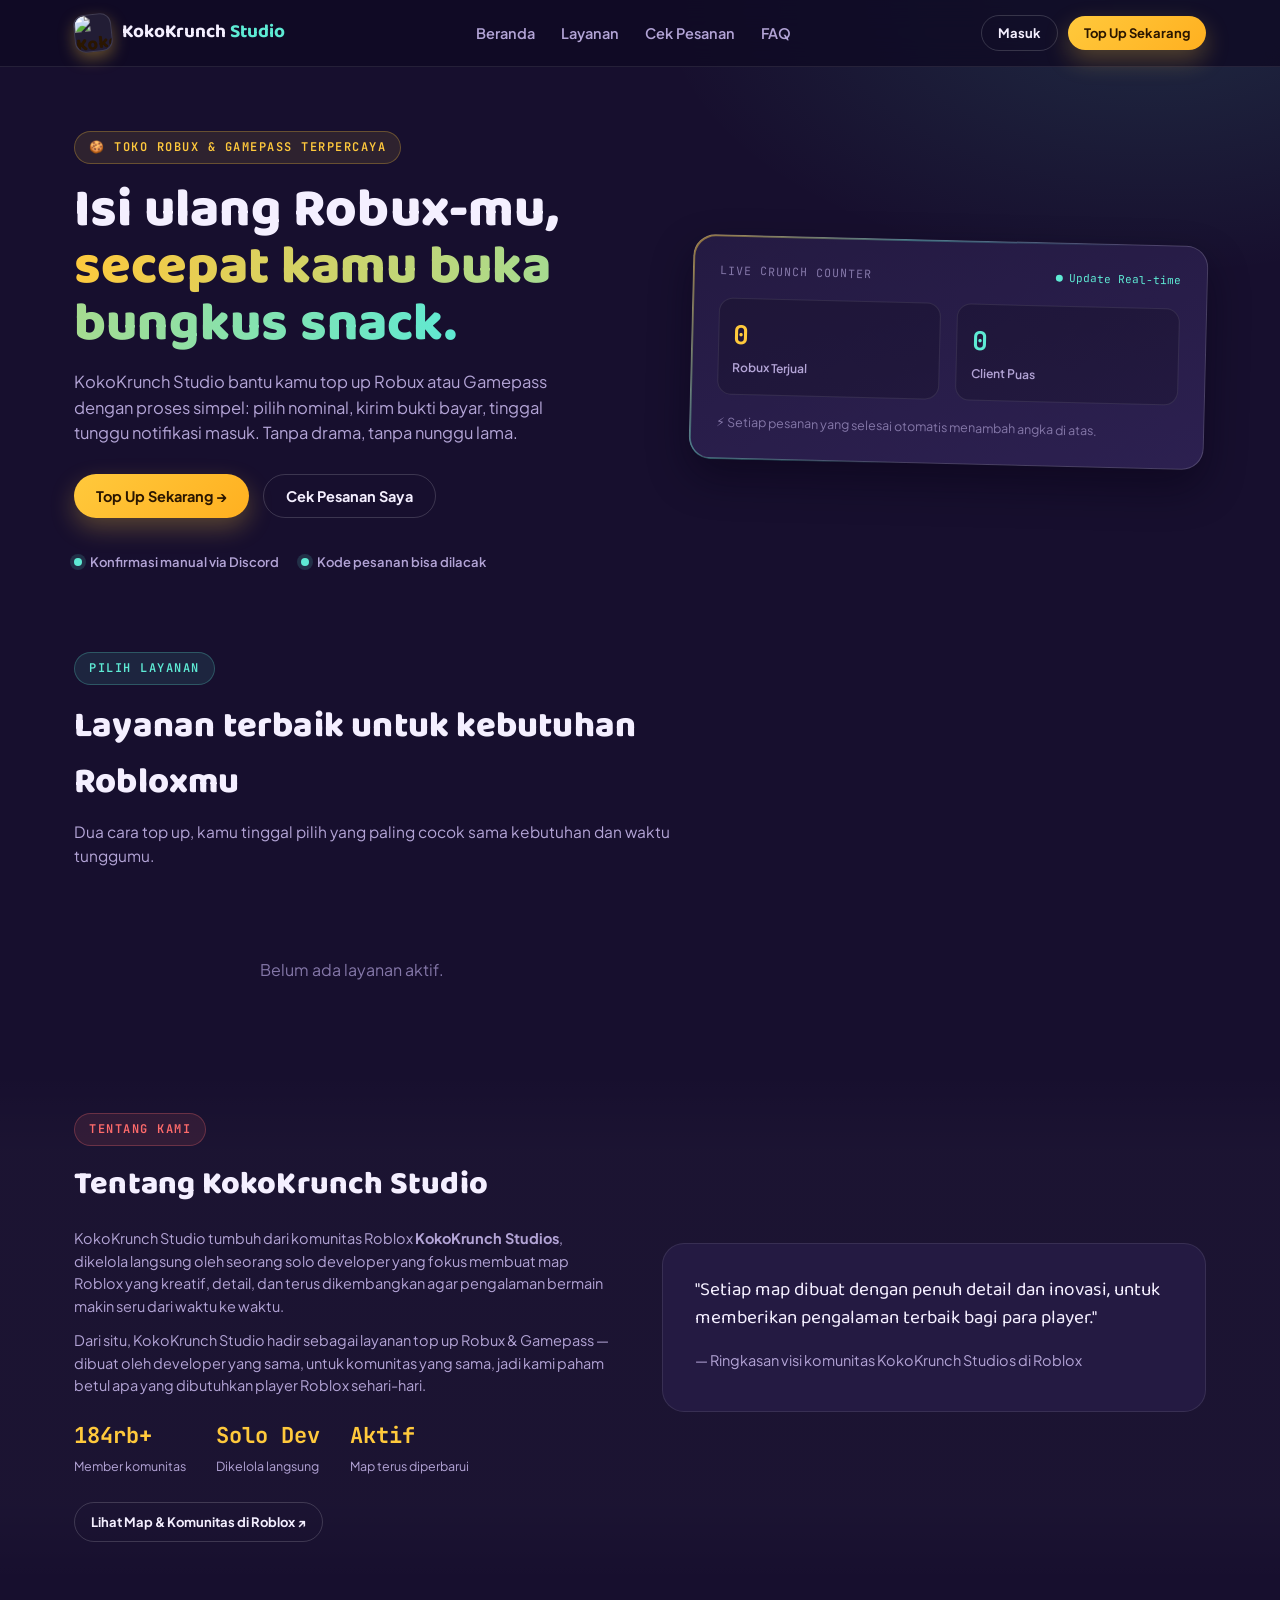
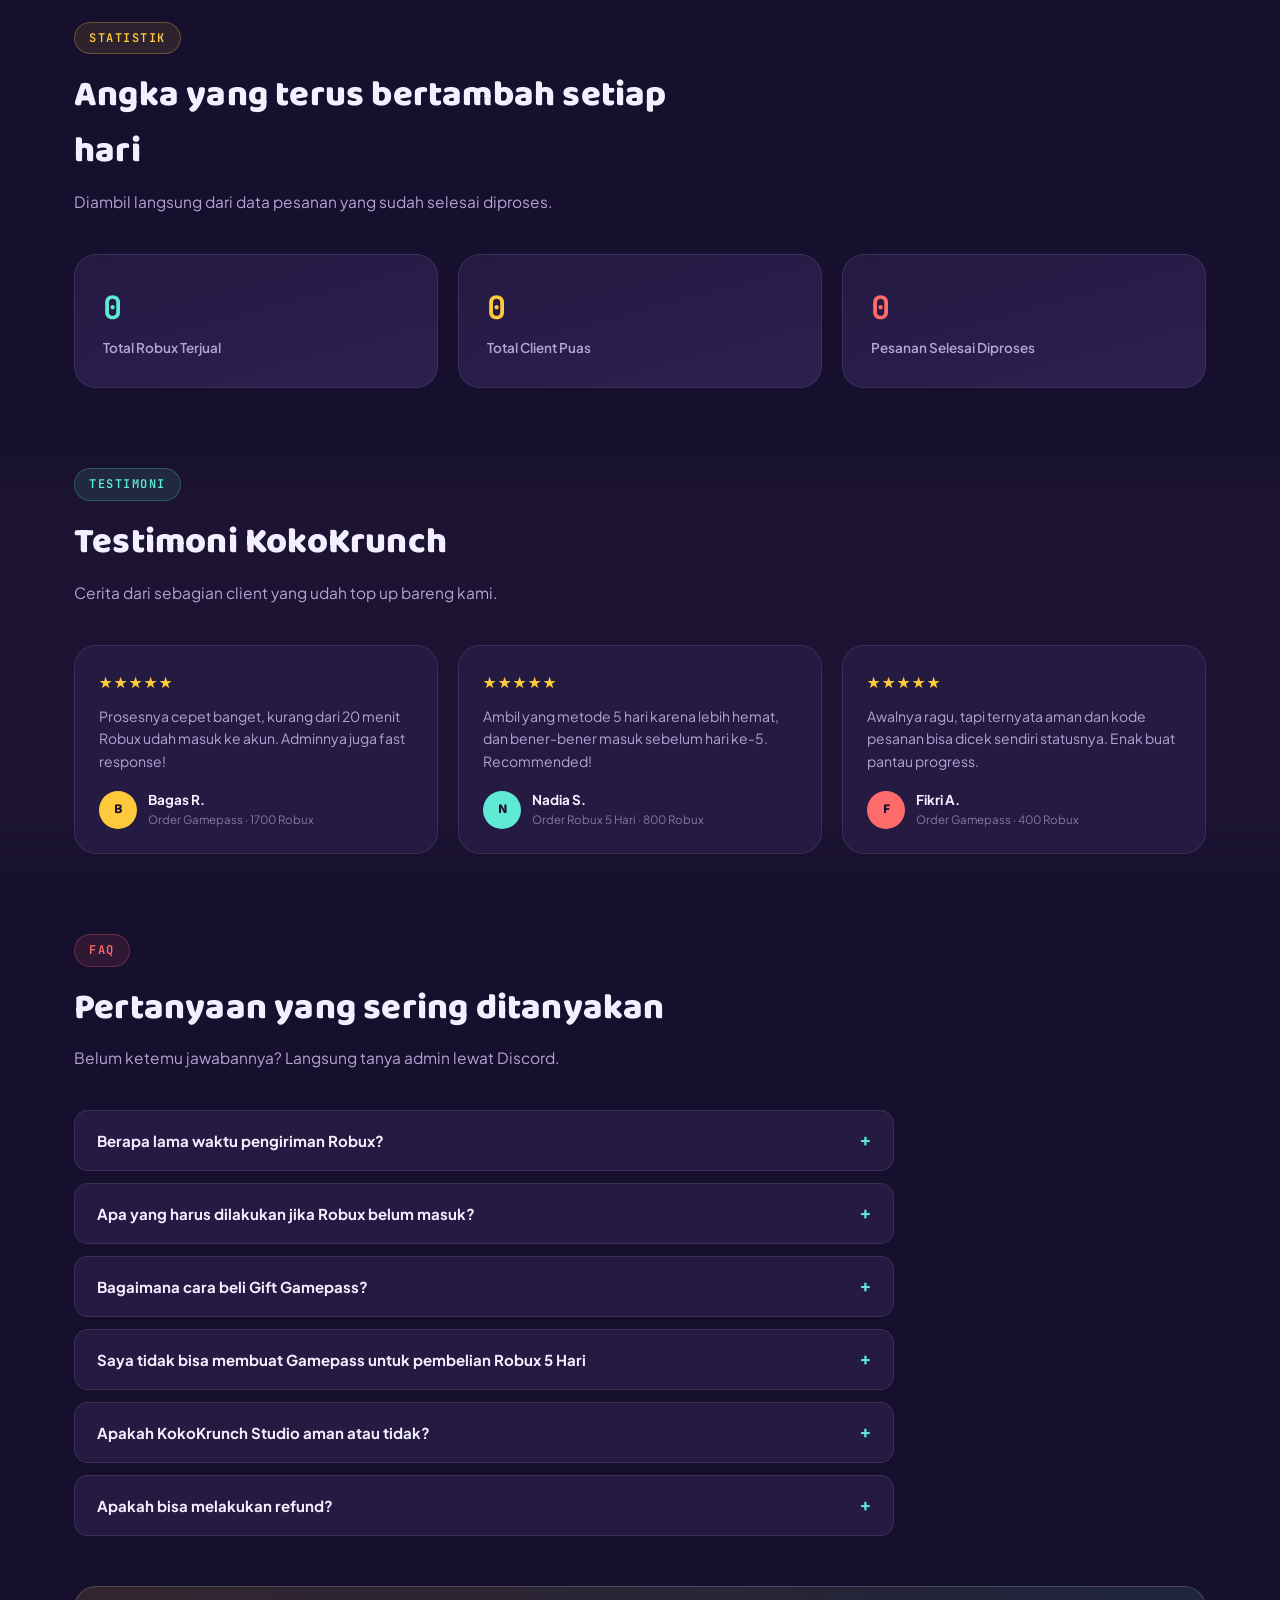
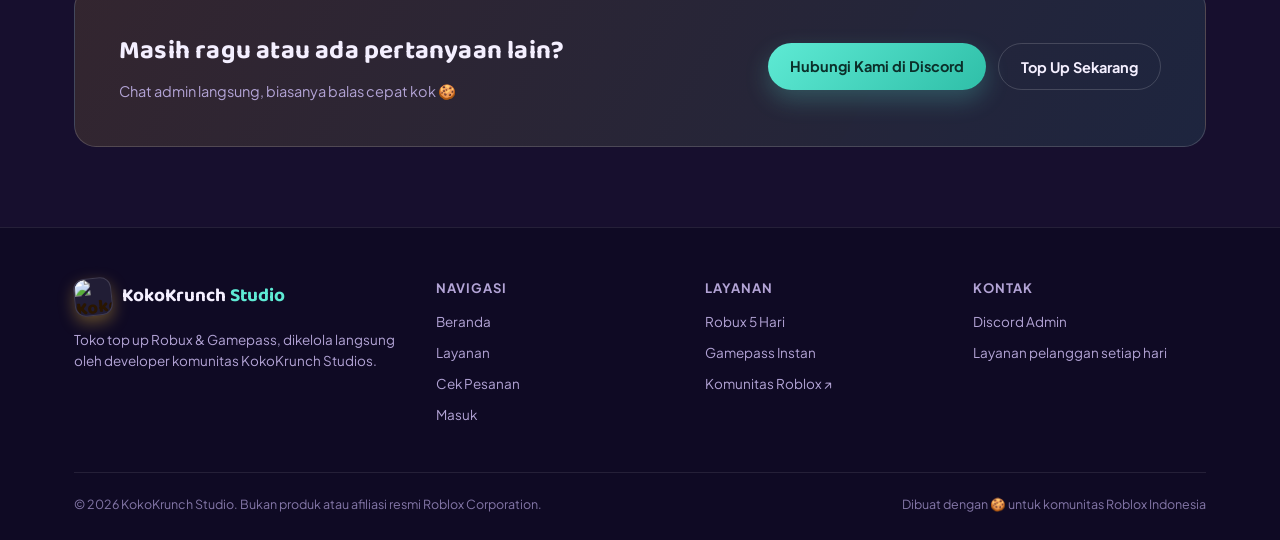
==== commit d26c403c: "Perubahan pada style dan index" ====
--- a/index.html
+++ b/index.html
@@ -1,208 +1,234 @@
 <!DOCTYPE html>
 <html lang="id">
+
 <head>
-<meta charset="UTF-8">
-<meta name="viewport" content="width=device-width, initial-scale=1.0">
-<title>KokoKrunch Studio — Top Up Robux & Gamepass</title>
-<link rel="icon" type="image/webp" href="https://tr.rbxcdn.com/180DAY-19accf77fc7ea9c95df84278ce0e3de0/150/150/Image/Webp/noFilter">
-<link rel="apple-touch-icon" href="https://tr.rbxcdn.com/180DAY-19accf77fc7ea9c95df84278ce0e3de0/150/150/Image/Webp/noFilter">
-<link rel="preconnect" href="https://fonts.googleapis.com">
-<link href="https://fonts.googleapis.com/css2?family=Baloo+2:wght@500;600;700;800&family=Plus+Jakarta+Sans:ital,wght@0,400;0,500;0,600;0,700;0,800;1,500&family=JetBrains+Mono:wght@400;500;600;700&display=swap" rel="stylesheet">
-<link rel="stylesheet" href="assets/style.css?v=36">
+    <meta charset="UTF-8">
+    <meta name="viewport" content="width=device-width, initial-scale=1.0">
+    <title>KokoKrunch Studio — Top Up Robux & Gamepass</title>
+    <link rel="icon" type="image/webp"
+        href="https://tr.rbxcdn.com/180DAY-19accf77fc7ea9c95df84278ce0e3de0/150/150/Image/Webp/noFilter">
+    <link rel="apple-touch-icon"
+        href="https://tr.rbxcdn.com/180DAY-19accf77fc7ea9c95df84278ce0e3de0/150/150/Image/Webp/noFilter">
+    <link rel="preconnect" href="https://fonts.googleapis.com">
+    <link
+        href="https://fonts.googleapis.com/css2?family=Baloo+2:wght@500;600;700;800&family=Plus+Jakarta+Sans:ital,wght@0,400;0,500;0,600;0,700;0,800;1,500&family=JetBrains+Mono:wght@400;500;600;700&display=swap"
+        rel="stylesheet">
+    <link rel="stylesheet" href="assets/style.css?v=36">
 </head>
+
 <body>
-<div class="nav">
-<div class="nav-inner">
-<div class="brand" onclick="location.href='index.html'">
-<div class="brand-mark"><img src="https://tr.rbxcdn.com/180DAY-19accf77fc7ea9c95df84278ce0e3de0/150/150/Image/Webp/noFilter" alt="KokoKrunch Studio"></div>
-<div class="brand-name">KokoKrunch <span>Studio</span></div>
-</div>
-<div class="nav-links">
-<a href="/index.html">Beranda</a>
-<a href="/layanan.html">Layanan</a>
-<a href="/cek-pesanan.html">Cek Pesanan</a>
-<a href="index.html#faq">FAQ</a>
-</div>
-<div class="nav-cta">
-<button class="btn btn-ghost btn-sm" type="button" onclick="goLogin()">Masuk</button>
-<button class="btn btn-gold btn-sm" data-link="/layanan.html">Top Up Sekarang</button>
-<button class="nav-burger" type="button" aria-label="Buka menu" aria-expanded="false" onclick="toggleMobileMenu(event)">☰</button>
-</div>
-</div>
-</div>
-<div class="view active" id="view-home">
-<section class="hero">
-<div class="wrap hero-grid">
-<div>
-<span class="eyebrow gold">🍪 Toko Robux &amp; Gamepass Terpercaya</span>
-<h1>Isi ulang Robux-mu,<br/><span class="hi">secepat kamu buka bungkus snack.</span></h1>
-<p class="lead">KokoKrunch Studio bantu kamu top up Robux atau Gamepass dengan proses simpel: pilih nominal, kirim bukti bayar, tinggal tunggu notifikasi masuk. Tanpa drama, tanpa nunggu lama.</p>
-<div class="hero-actions">
-<button class="btn btn-gold" data-link="/layanan.html">Top Up Sekarang →</button>
-<button class="btn btn-ghost" data-link="/cek-pesanan.html">Cek Pesanan Saya</button>
-</div>
-<div class="hero-badges">
-<div class="hero-badge"><span class="dot"></span> Konfirmasi manual via Discord</div>
-<div class="hero-badge"><span class="dot"></span> Kode pesanan bisa dilacak</div>
-<div class="hero-badge"><span class="dot"></span> Dikelola langsung oleh developer</div>
-</div>
-</div>
-<div class="crunch-card" id="heroCrunchCard">
-<div class="crunch-top">
-<span>Live Crunch Counter</span>
-<div class="crunch-live"><span class="pulse"></span> Update Real-time</div>
-</div>
-<div class="crunch-stats">
-<div class="crunch-stat">
-<div class="crunch-num" id="heroStatRobux">0</div>
-<div class="crunch-label">Robux Terjual</div>
-</div>
-<div class="crunch-stat mint">
-<div class="crunch-num" id="heroStatClient">0</div>
-<div class="crunch-label">Client Puas</div>
-</div>
-</div>
-<div class="crunch-note">⚡ Setiap pesanan yang selesai otomatis menambah angka di atas.</div>
-</div>
-</div>
-</section>
-<!-- ===== Pilih Layanan preview ===== -->
-<section class="section" id="layanan">
-<div class="wrap">
-<div class="section-head">
-<span class="eyebrow">Pilih Layanan</span>
-<h2>Layanan terbaik untuk kebutuhan Robloxmu</h2>
-<p>Dua cara top up, kamu tinggal pilih yang paling cocok sama kebutuhan dan waktu tunggumu.</p>
-</div>
-<div class="service-grid" id="homeServiceGrid"></div>
-</div>
-</section>
-<!-- ===== Tentang ===== -->
-<section class="section section-alt" id="tentang">
-<div class="wrap about-grid">
-<div>
-<span class="eyebrow coral">Tentang Kami</span>
-<h2 style="margin:14px 0 18px; font-size:clamp(24px,3vw,32px); font-weight:800;">Tentang KokoKrunch Studio</h2>
-<p class="about-body">KokoKrunch Studio tumbuh dari komunitas Roblox <b>KokoKrunch Studios</b>, dikelola langsung oleh seorang solo developer yang fokus membuat map Roblox yang kreatif, detail, dan terus dikembangkan agar pengalaman bermain makin seru dari waktu ke waktu.</p>
-<p class="about-body" style="margin-top:12px;">Dari situ, KokoKrunch Studio hadir sebagai layanan top up Robux &amp; Gamepass — dibuat oleh developer yang sama, untuk komunitas yang sama, jadi kami paham betul apa yang dibutuhkan player Roblox sehari-hari.</p>
-<div class="about-stat-row">
-<div class="about-stat"><b>184rb+</b><span>Member komunitas</span></div>
-<div class="about-stat"><b>Solo Dev</b><span>Dikelola langsung</span></div>
-<div class="about-stat"><b>Aktif</b><span>Map terus diperbarui</span></div>
-</div>
-<div style="margin-top:24px;">
-<a class="btn btn-ghost btn-sm" href="https://www.roblox.com/id/communities/625247444/KokoKrunch-Studios#!/about" rel="noopener" target="_blank">Lihat Map &amp; Komunitas di Roblox ↗</a>
-</div>
-</div>
-<div class="about-card">
-<div class="about-quote">"Setiap map dibuat dengan penuh detail dan inovasi, untuk memberikan pengalaman terbaik bagi para player."</div>
-<p class="about-body">— Ringkasan visi komunitas KokoKrunch Studios di Roblox</p>
-</div>
-</div>
-</section>
-<!-- ===== Statistik ===== -->
-<section class="section" id="statistik">
-<div class="wrap">
-<div class="section-head">
-<span class="eyebrow gold">Statistik</span>
-<h2>Angka yang terus bertambah setiap hari</h2>
-<p>Diambil langsung dari data pesanan yang sudah selesai diproses.</p>
-</div>
-<div class="stats-grid">
-<div class="stat-block">
-<div class="big" id="statRobuxTotal">0</div>
-<div class="lbl">Total Robux Terjual</div>
-</div>
-<div class="stat-block">
-<div class="big" id="statClientTotal">0</div>
-<div class="lbl">Total Client Puas</div>
-</div>
-<div class="stat-block">
-<div class="big" id="statOrderTotal">0</div>
-<div class="lbl">Pesanan Selesai Diproses</div>
-</div>
-</div>
-</div>
-</section>
-<!-- ===== Testimoni ===== -->
-<section class="section section-alt" id="testimoni">
-<div class="wrap">
-<div class="section-head">
-<span class="eyebrow">Testimoni</span>
-<h2>Testimoni KokoKrunch</h2>
-<p>Cerita dari sebagian client yang udah top up bareng kami.</p>
-</div>
-<div class="testi-scroll" id="testiGrid"></div>
-</div>
-</section>
-<!-- ===== FAQ ===== -->
-<section class="section" id="faq">
-<div class="wrap">
-<div class="section-head">
-<span class="eyebrow coral">FAQ</span>
-<h2>Pertanyaan yang sering ditanyakan</h2>
-<p>Belum ketemu jawabannya? Langsung tanya admin lewat Discord.</p>
-</div>
-<div class="faq-list" id="faqList"></div>
-</div>
-</section>
-<!-- ===== CTA ===== -->
-<section class="section" style="padding-top:10px;">
-<div class="wrap">
-<div class="cta-band">
-<div>
-<h3>Masih ragu atau ada pertanyaan lain?</h3>
-<p>Chat admin langsung, biasanya balas cepat kok 🍪</p>
-</div>
-<div style="display:flex; gap:12px; flex-wrap:wrap;">
-<a class="btn btn-mint" href="https://discord.gg/kokokrunch" rel="noopener" target="_blank">Hubungi Kami di Discord</a>
-<button class="btn btn-ghost" data-link="/layanan.html">Top Up Sekarang</button>
-</div>
-</div>
-</div>
-</section>
-</div>
-<footer id="siteFooter">
-<div class="wrap">
-<div class="footer-grid">
-<div class="footer-col">
-<div class="brand" style="margin-bottom:14px;"><div class="brand-mark"><img src="https://tr.rbxcdn.com/180DAY-19accf77fc7ea9c95df84278ce0e3de0/150/150/Image/Webp/noFilter" alt="KokoKrunch Studio"></div><div class="brand-name">KokoKrunch <span>Studio</span></div></div>
-<p>Toko top up Robux &amp; Gamepass, dikelola langsung oleh developer komunitas KokoKrunch Studios.</p>
-</div>
-<div class="footer-col">
-<h4>Navigasi</h4>
-<a href="/index.html">Beranda</a>
-<a href="/layanan.html">Layanan</a>
-<a href="/cek-pesanan.html">Cek Pesanan</a>
-<a href="/login.html">Masuk</a>
-</div>
-<div class="footer-col">
-<h4>Layanan</h4>
-<a href="order.html?type=robux">Robux 5 Hari</a>
-<a href="order.html?type=gamepass">Gamepass Instan</a>
-<a href="https://www.roblox.com/id/communities/625247444/KokoKrunch-Studios#!/about" rel="noopener" target="_blank">Komunitas Roblox ↗</a>
-</div>
-<div class="footer-col">
-<h4>Kontak</h4>
-<a href="https://discord.gg/kokokrunch" rel="noopener" target="_blank">Discord Admin</a>
-<p>Layanan pelanggan setiap hari</p>
-</div>
-</div>
-<div class="footer-bottom">
-<span>© 2026 KokoKrunch Studio. Bukan produk atau afiliasi resmi Roblox Corporation.</span>
-<span>Dibuat dengan 🍪 untuk komunitas Roblox Indonesia</span>
-</div>
-</div>
-</footer>
-<div class="toast" id="toast"></div>
-<div class="modal-bg" id="proofModalBg" onclick="if(event.target===this) closeProofModal()">
-<div class="modal">
-<button class="modal-close" onclick="closeProofModal()">✕</button>
-<h3>Bukti Pembayaran</h3>
-<img alt="Bukti pembayaran" id="proofModalImg" src=""/>
-<div id="proofModalMeta" style="font-size:12.5px; color:var(--text-muted);"></div>
-</div>
-</div>
-<script src="assets/app.js?v=36"></script>
+    <div class="nav">
+        <div class="nav-inner">
+            <div class="brand" onclick="location.href='index.html'">
+                <div class="brand-mark"><img
+                        src="https://tr.rbxcdn.com/180DAY-19accf77fc7ea9c95df84278ce0e3de0/150/150/Image/Webp/noFilter"
+                        alt="KokoKrunch Studio"></div>
+                <div class="brand-name">KokoKrunch <span>Studio</span></div>
+            </div>
+            <div class="nav-links">
+                <a href="/index.html">Beranda</a>
+                <a href="/layanan.html">Layanan</a>
+                <a href="/cek-pesanan.html">Cek Pesanan</a>
+                <a href="index.html#faq">FAQ</a>
+            </div>
+            <div class="nav-cta">
+                <button class="btn btn-ghost btn-sm" type="button" onclick="goLogin()">Masuk</button>
+                <button class="btn btn-gold btn-sm" data-link="/layanan.html">Top Up Sekarang</button>
+                <button class="nav-burger" type="button" aria-label="Buka menu" aria-expanded="false"
+                    onclick="toggleMobileMenu(event)">☰</button>
+            </div>
+        </div>
+    </div>
+    <div class="view active" id="view-home">
+        <section class="hero">
+            <div class="wrap hero-grid">
+                <div>
+                    <span class="eyebrow gold">🍪 Toko Robux &amp; Gamepass Terpercaya</span>
+                    <h1>Isi ulang Robux-mu,<br /><span class="hi">secepat kamu buka bungkus snack.</span></h1>
+                    <p class="lead">KokoKrunch Studio bantu kamu top up Robux atau Gamepass dengan proses simpel: pilih
+                        nominal, kirim bukti bayar, tinggal tunggu notifikasi masuk. Tanpa drama, tanpa nunggu lama.</p>
+                    <div class="hero-actions">
+                        <button class="btn btn-gold" data-link="/layanan.html">Top Up Sekarang →</button>
+                        <button class="btn btn-ghost" data-link="/cek-pesanan.html">Cek Pesanan Saya</button>
+                    </div>
+                    <div class="hero-badges">
+                        <div class="hero-badge"><span class="dot"></span> Konfirmasi manual via Discord</div>
+                        <div class="hero-badge"><span class="dot"></span> Kode pesanan bisa dilacak</div>
+                    </div>
+                </div>
+                <div class="crunch-card" id="heroCrunchCard">
+                    <div class="crunch-top">
+                        <span>Live Crunch Counter</span>
+                        <div class="crunch-live"><span class="pulse"></span> Update Real-time</div>
+                    </div>
+                    <div class="crunch-stats">
+                        <div class="crunch-stat">
+                            <div class="crunch-num" id="heroStatRobux">0</div>
+                            <div class="crunch-label">Robux Terjual</div>
+                        </div>
+                        <div class="crunch-stat mint">
+                            <div class="crunch-num" id="heroStatClient">0</div>
+                            <div class="crunch-label">Client Puas</div>
+                        </div>
+                    </div>
+                    <div class="crunch-note">⚡ Setiap pesanan yang selesai otomatis menambah angka di atas.</div>
+                </div>
+            </div>
+        </section>
+        <!-- ===== Pilih Layanan preview ===== -->
+        <section class="section" id="layanan">
+            <div class="wrap">
+                <div class="section-head">
+                    <span class="eyebrow">Pilih Layanan</span>
+                    <h2>Layanan terbaik untuk kebutuhan Robloxmu</h2>
+                    <p>Dua cara top up, kamu tinggal pilih yang paling cocok sama kebutuhan dan waktu tunggumu.</p>
+                </div>
+                <div class="service-grid" id="homeServiceGrid"></div>
+            </div>
+        </section>
+        <!-- ===== Tentang ===== -->
+        <section class="section section-alt" id="tentang">
+            <div class="wrap about-grid">
+                <div>
+                    <span class="eyebrow coral">Tentang Kami</span>
+                    <h2 style="margin:14px 0 18px; font-size:clamp(24px,3vw,32px); font-weight:800;">Tentang KokoKrunch
+                        Studio</h2>
+                    <p class="about-body">KokoKrunch Studio tumbuh dari komunitas Roblox <b>KokoKrunch Studios</b>,
+                        dikelola langsung oleh seorang solo developer yang fokus membuat map Roblox yang kreatif,
+                        detail, dan terus dikembangkan agar pengalaman bermain makin seru dari waktu ke waktu.</p>
+                    <p class="about-body" style="margin-top:12px;">Dari situ, KokoKrunch Studio hadir sebagai layanan
+                        top up Robux &amp; Gamepass — dibuat oleh developer yang sama, untuk komunitas yang sama, jadi
+                        kami paham betul apa yang dibutuhkan player Roblox sehari-hari.</p>
+                    <div class="about-stat-row">
+                        <div class="about-stat"><b>184rb+</b><span>Member komunitas</span></div>
+                        <div class="about-stat"><b>Solo Dev</b><span>Dikelola langsung</span></div>
+                        <div class="about-stat"><b>Aktif</b><span>Map terus diperbarui</span></div>
+                    </div>
+                    <div style="margin-top:24px;">
+                        <a class="btn btn-ghost btn-sm"
+                            href="https://www.roblox.com/id/communities/625247444/KokoKrunch-Studios#!/about"
+                            rel="noopener" target="_blank">Lihat Map &amp; Komunitas di Roblox ↗</a>
+                    </div>
+                </div>
+                <div class="about-card">
+                    <div class="about-quote">"Setiap map dibuat dengan penuh detail dan inovasi, untuk memberikan
+                        pengalaman terbaik bagi para player."</div>
+                    <p class="about-body">— Ringkasan visi komunitas KokoKrunch Studios di Roblox</p>
+                </div>
+            </div>
+        </section>
+        <!-- ===== Statistik ===== -->
+        <section class="section" id="statistik">
+            <div class="wrap">
+                <div class="section-head">
+                    <span class="eyebrow gold">Statistik</span>
+                    <h2>Angka yang terus bertambah setiap hari</h2>
+                    <p>Diambil langsung dari data pesanan yang sudah selesai diproses.</p>
+                </div>
+                <div class="stats-grid">
+                    <div class="stat-block">
+                        <div class="big" id="statRobuxTotal">0</div>
+                        <div class="lbl">Total Robux Terjual</div>
+                    </div>
+                    <div class="stat-block">
+                        <div class="big" id="statClientTotal">0</div>
+                        <div class="lbl">Total Client Puas</div>
+                    </div>
+                    <div class="stat-block">
+                        <div class="big" id="statOrderTotal">0</div>
+                        <div class="lbl">Pesanan Selesai Diproses</div>
+                    </div>
+                </div>
+            </div>
+        </section>
+        <!-- ===== Testimoni ===== -->
+        <section class="section section-alt" id="testimoni">
+            <div class="wrap">
+                <div class="section-head">
+                    <span class="eyebrow">Testimoni</span>
+                    <h2>Testimoni KokoKrunch</h2>
+                    <p>Cerita dari sebagian client yang udah top up bareng kami.</p>
+                </div>
+                <div class="testi-scroll" id="testiGrid"></div>
+            </div>
+        </section>
+        <!-- ===== FAQ ===== -->
+        <section class="section" id="faq">
+            <div class="wrap">
+                <div class="section-head">
+                    <span class="eyebrow coral">FAQ</span>
+                    <h2>Pertanyaan yang sering ditanyakan</h2>
+                    <p>Belum ketemu jawabannya? Langsung tanya admin lewat Discord.</p>
+                </div>
+                <div class="faq-list" id="faqList"></div>
+            </div>
+        </section>
+        <!-- ===== CTA ===== -->
+        <section class="section" style="padding-top:10px;">
+            <div class="wrap">
+                <div class="cta-band">
+                    <div>
+                        <h3>Masih ragu atau ada pertanyaan lain?</h3>
+                        <p>Chat admin langsung, biasanya balas cepat kok 🍪</p>
+                    </div>
+                    <div style="display:flex; gap:12px; flex-wrap:wrap;">
+                        <a class="btn btn-mint" href="https://discord.gg/kokokrunch" rel="noopener"
+                            target="_blank">Hubungi Kami di Discord</a>
+                        <button class="btn btn-ghost" data-link="/layanan.html">Top Up Sekarang</button>
+                    </div>
+                </div>
+            </div>
+        </section>
+    </div>
+    <footer id="siteFooter">
+        <div class="wrap">
+            <div class="footer-grid">
+                <div class="footer-col">
+                    <div class="brand" style="margin-bottom:14px;">
+                        <div class="brand-mark"><img
+                                src="https://tr.rbxcdn.com/180DAY-19accf77fc7ea9c95df84278ce0e3de0/150/150/Image/Webp/noFilter"
+                                alt="KokoKrunch Studio"></div>
+                        <div class="brand-name">KokoKrunch <span>Studio</span></div>
+                    </div>
+                    <p>Toko top up Robux &amp; Gamepass, dikelola langsung oleh developer komunitas KokoKrunch Studios.
+                    </p>
+                </div>
+                <div class="footer-col">
+                    <h4>Navigasi</h4>
+                    <a href="/index.html">Beranda</a>
+                    <a href="/layanan.html">Layanan</a>
+                    <a href="/cek-pesanan.html">Cek Pesanan</a>
+                    <a href="/login.html">Masuk</a>
+                </div>
+                <div class="footer-col">
+                    <h4>Layanan</h4>
+                    <a href="order.html?type=robux">Robux 5 Hari</a>
+                    <a href="order.html?type=gamepass">Gamepass Instan</a>
+                    <a href="https://www.roblox.com/id/communities/625247444/KokoKrunch-Studios#!/about" rel="noopener"
+                        target="_blank">Komunitas Roblox ↗</a>
+                </div>
+                <div class="footer-col">
+                    <h4>Kontak</h4>
+                    <a href="https://discord.gg/kokokrunch" rel="noopener" target="_blank">Discord Admin</a>
+                    <p>Layanan pelanggan setiap hari</p>
+                </div>
+            </div>
+            <div class="footer-bottom">
+                <span>© 2026 KokoKrunch Studio. Bukan produk atau afiliasi resmi Roblox Corporation.</span>
+                <span>Dibuat dengan 🍪 untuk komunitas Roblox Indonesia</span>
+            </div>
+        </div>
+    </footer>
+    <div class="toast" id="toast"></div>
+    <div class="modal-bg" id="proofModalBg" onclick="if(event.target===this) closeProofModal()">
+        <div class="modal">
+            <button class="modal-close" onclick="closeProofModal()">✕</button>
+            <h3>Bukti Pembayaran</h3>
+            <img alt="Bukti pembayaran" id="proofModalImg" src="" />
+            <div id="proofModalMeta" style="font-size:12.5px; color:var(--text-muted);"></div>
+        </div>
+    </div>
+    <script src="assets/app.js?v=36"></script>
 </body>
+
 </html>
--- a/assets/style.css
+++ b/assets/style.css
@@ -1,642 +1,2130 @@
-
-  :root{
-    --bg:#170F2E;
-    --bg-deep:#0F0A24;
-    --bg-alt:#1E1440;
-    --surface:#241A42;
-    --surface-2:#2C2050;
-    --border:rgba(255,255,255,0.09);
-    --border-strong:rgba(255,255,255,0.16);
-    --text:#F4EFFF;
-    --text-muted:#B3A4D6;
-    --text-faint:#8477A8;
-    --gold:#FFC93C;
-    --gold-dark:#E0A81E;
-    --mint:#5EEAD4;
-    --mint-dark:#2FBFA8;
-    --coral:#FF6B6B;
-    --radius-lg:22px;
-    --radius-md:14px;
-    --radius-sm:9px;
-    --shadow-pop:0 18px 40px rgba(6,3,20,0.45);
-    --font-display:'Baloo 2', system-ui, sans-serif;
-    --font-body:'Plus Jakarta Sans', system-ui, sans-serif;
-    --font-mono:'JetBrains Mono', monospace;
-  }
-  *{box-sizing:border-box;}
-  html{scroll-behavior:smooth;}
-  body{
-    margin:0;
-    background:
-      radial-gradient(1100px 520px at 12% -10%, rgba(255,201,60,0.14), transparent 60%),
-      radial-gradient(900px 500px at 90% 0%, rgba(94,234,212,0.12), transparent 55%),
-      var(--bg);
-    color:var(--text);
-    font-family:var(--font-body);
-    line-height:1.55;
-    -webkit-font-smoothing:antialiased;
-  }
-  h1,h2,h3,h4{font-family:var(--font-display); margin:0; letter-spacing:0.2px;}
-  p{margin:0;}
-  a{color:inherit; text-decoration:none;}
-  img{max-width:100%; display:block;}
-  button{font-family:inherit; cursor:pointer;}
-  ::selection{background:var(--gold); color:#241203;}
-  :focus-visible{outline:3px solid var(--mint); outline-offset:2px; border-radius:6px;}
-
-  .wrap{max-width:1180px; margin:0 auto; padding:0 24px;}
-  .view{display:none;}
-  .view.active{display:block; animation:fadeIn .35s ease;}
-  @keyframes fadeIn{from{opacity:0; transform:translateY(6px);} to{opacity:1; transform:translateY(0);}}
-
-  /* ---------- NAV ---------- */
-  .nav{
-    position:sticky; top:0; z-index:50;
-    background:rgba(15,10,36,0.82);
-    backdrop-filter:blur(14px);
-    border-bottom:1px solid var(--border);
-  }
-  .nav-inner{
-    max-width:1180px; margin:0 auto; padding:14px 24px;
-    display:flex; align-items:center; justify-content:space-between; gap:16px;
-  }
-  .brand{display:flex; align-items:center; gap:10px; cursor:pointer;}
-  .brand-mark{
-    width:38px; height:38px; border-radius:11px;
-    background:linear-gradient(145deg, var(--gold), #ff9f4d);
-    display:flex; align-items:center; justify-content:center;
-    font-family:var(--font-display); font-weight:800; color:#2a1600; font-size:18px;
-    box-shadow:0 6px 16px rgba(255,201,60,0.35);
-    transform:rotate(-6deg);
-  }
-  .brand-name{font-family:var(--font-display); font-weight:700; font-size:19px;}
-  .brand-name span{color:var(--mint);}
-  .nav-links{display:flex; align-items:center; gap:26px;}
-  .nav-links a{font-size:14.5px; font-weight:600; color:var(--text-muted); transition:color .15s;}
-  .nav-links a:hover{color:var(--text);}
-  .nav-cta{display:flex; align-items:center; gap:10px;}
-  .nav-burger{display:none; background:none; border:1px solid var(--border-strong); border-radius:9px; width:40px; height:40px; color:var(--text); font-size:18px;}
-
-  /* buttons */
-  .btn{
-    display:inline-flex; align-items:center; justify-content:center; gap:8px;
-    padding:12px 22px; border-radius:999px; border:none;
-    font-weight:700; font-size:14.5px; font-family:var(--font-body);
-    transition:transform .15s ease, box-shadow .15s ease, background .15s ease;
-    white-space:nowrap;
-  }
-  .btn:active{transform:translateY(1px) scale(0.99);}
-  .btn-gold{background:linear-gradient(135deg, var(--gold), #ffb020); color:#2a1600; box-shadow:0 10px 24px rgba(255,201,60,0.28);}
-  .btn-gold:hover{box-shadow:0 14px 30px rgba(255,201,60,0.4); transform:translateY(-1px);}
-  .btn-mint{background:linear-gradient(135deg, var(--mint), var(--mint-dark)); color:#0b2f2a; box-shadow:0 10px 24px rgba(94,234,212,0.24);}
-  .btn-mint:hover{transform:translateY(-1px); box-shadow:0 14px 30px rgba(94,234,212,0.36);}
-  .btn-ghost{background:transparent; border:1.5px solid var(--border-strong); color:var(--text);}
-  .btn-ghost:hover{border-color:var(--mint); color:var(--mint);}
-  .btn-coral{background:linear-gradient(135deg, var(--coral), #ff4757); color:#2a0505;}
-  .btn-block{width:100%;}
-  .btn-sm{padding:9px 16px; font-size:13px;}
-  .btn:disabled{opacity:0.5; cursor:not-allowed; transform:none !important;}
-  .btn-icon{background:transparent; border:1px solid var(--border-strong); border-radius:10px; width:38px; height:38px; color:var(--text-muted); display:flex; align-items:center; justify-content:center;}
-
-  .eyebrow{
-    display:inline-flex; align-items:center; gap:8px;
-    font-family:var(--font-mono); font-size:12px; font-weight:600; letter-spacing:1.5px; text-transform:uppercase;
-    color:var(--mint); background:rgba(94,234,212,0.1); border:1px solid rgba(94,234,212,0.25);
-    padding:6px 14px; border-radius:999px;
-  }
-  .eyebrow.gold{color:var(--gold); background:rgba(255,201,60,0.1); border-color:rgba(255,201,60,0.28);}
-  .eyebrow.coral{color:var(--coral); background:rgba(255,107,107,0.1); border-color:rgba(255,107,107,0.28);}
-
-  /* ---------- HERO ---------- */
-  .hero{padding:64px 0 40px; position:relative; overflow:hidden;}
-  .hero-grid{display:grid; grid-template-columns:1.05fr 0.95fr; gap:48px; align-items:center;}
-  .hero h1{font-size:clamp(34px, 4.6vw, 54px); line-height:1.06; font-weight:800; margin:18px 0 16px;}
-  .hero h1 .hi{
-    background:linear-gradient(100deg, var(--gold), var(--mint));
-    -webkit-background-clip:text; background-clip:text; color:transparent;
-  }
-  .hero p.lead{font-size:16.5px; color:var(--text-muted); max-width:480px; margin-bottom:28px;}
-  .hero-actions{display:flex; gap:14px; flex-wrap:wrap; margin-bottom:34px;}
-  .hero-badges{display:flex; gap:22px; flex-wrap:wrap;}
-  .hero-badge{display:flex; align-items:center; gap:8px; font-size:13px; color:var(--text-muted); font-weight:600;}
-  .hero-badge .dot{width:8px; height:8px; border-radius:50%; background:var(--mint); box-shadow:0 0 0 4px rgba(94,234,212,0.15);}
-
-  /* crunch counter signature widget */
-  .crunch-card{
-    background:linear-gradient(165deg, var(--surface), var(--surface-2));
-    border:1.5px solid var(--border-strong);
-    border-radius:var(--radius-lg);
-    padding:26px;
-    box-shadow:var(--shadow-pop);
-    position:relative;
-    transform:rotate(1.4deg);
-  }
-  .crunch-card::before{
-    content:'';
-    position:absolute; inset:-1.5px;
-    border-radius:inherit;
-    padding:1.5px;
-    background:linear-gradient(135deg, rgba(255,201,60,0.5), rgba(94,234,212,0.35), transparent 60%);
-    -webkit-mask:linear-gradient(#000 0 0) content-box, linear-gradient(#000 0 0);
-    -webkit-mask-composite:xor; mask-composite:exclude;
-    pointer-events:none;
-  }
-  .crunch-top{display:flex; justify-content:space-between; align-items:center; margin-bottom:18px;}
-  .crunch-top span{font-family:var(--font-mono); font-size:11.5px; color:var(--text-faint); letter-spacing:1px; text-transform:uppercase;}
-  .crunch-live{display:flex; align-items:center; gap:6px; font-family:var(--font-mono); font-size:11px; color:var(--mint);}
-  .crunch-live .pulse{width:7px; height:7px; border-radius:50%; background:var(--mint); animation:pulse 1.6s infinite;}
-  @keyframes pulse{0%,100%{opacity:1; transform:scale(1);} 50%{opacity:.4; transform:scale(1.4);}}
-  .crunch-stats{display:grid; grid-template-columns:1fr 1fr; gap:16px; margin-bottom:18px;}
-  .crunch-stat{background:rgba(0,0,0,0.18); border-radius:var(--radius-md); padding:16px 14px; border:1px solid var(--border);}
-  .crunch-num{font-family:var(--font-mono); font-weight:700; font-size:26px; color:var(--gold);}
-  .crunch-stat.mint .crunch-num{color:var(--mint);}
-  .crunch-label{font-size:12px; color:var(--text-muted); margin-top:4px; font-weight:600;}
-  .crunch-card.bounce{animation:crunchBounce .5s ease;}
-  @keyframes crunchBounce{0%{transform:rotate(1.4deg) scale(1);} 35%{transform:rotate(1.4deg) scale(1.03);} 100%{transform:rotate(1.4deg) scale(1);}}
-  .crunch-note{font-size:12.5px; color:var(--text-faint); display:flex; gap:8px; align-items:flex-start;}
-
-  /* ---------- SECTION generic ---------- */
-  .section{padding:70px 0;}
-  .section-head{max-width:640px; margin-bottom:40px;}
-  .section-head h2{font-size:clamp(26px,3vw,36px); margin:14px 0 10px; font-weight:800;}
-  .section-head p{color:var(--text-muted); font-size:15.5px;}
-  .section-alt{background:linear-gradient(180deg, transparent, rgba(255,255,255,0.02) 15%, rgba(255,255,255,0.02) 85%, transparent);}
-
-  /* service / package cards */
-  .service-grid{display:grid; grid-template-columns:1fr 1fr; gap:22px;}
-  .service-card{
-    background:var(--surface); border:1.5px solid var(--border); border-radius:var(--radius-lg);
-    padding:30px; position:relative; overflow:hidden; transition:border-color .2s, transform .2s;
-  }
-  .service-card:hover{border-color:var(--border-strong); transform:translateY(-3px);}
-  .service-card .glow{position:absolute; width:220px; height:220px; border-radius:50%; filter:blur(60px); opacity:0.28; top:-70px; right:-70px;}
-  .service-card.robux .glow{background:var(--mint);}
-  .service-card.gamepass .glow{background:var(--gold);}
-  .service-icon{
-    width:52px; height:52px; border-radius:16px; display:flex; align-items:center; justify-content:center;
-    font-size:24px; margin-bottom:18px; position:relative;
-  }
-  .service-card.robux .service-icon{background:rgba(94,234,212,0.14); border:1px solid rgba(94,234,212,0.3);}
-  .service-card.gamepass .service-icon{background:rgba(255,201,60,0.14); border:1px solid rgba(255,201,60,0.3);}
-  .service-card h3{font-size:22px; margin-bottom:8px; position:relative;}
-  .service-card p.desc{color:var(--text-muted); font-size:14.5px; margin-bottom:18px; position:relative;}
-  .service-list{list-style:none; padding:0; margin:0 0 24px; display:flex; flex-direction:column; gap:9px; position:relative;}
-  .service-list li{font-size:13.5px; color:var(--text-muted); display:flex; gap:8px; align-items:flex-start;}
-  .service-list li::before{content:'✓'; color:var(--mint); font-weight:700; flex-shrink:0;}
-  .service-card.gamepass .service-list li::before{color:var(--gold);}
-
-  /* about */
-  .about-grid{display:grid; grid-template-columns:1fr 1fr; gap:44px; align-items:center;}
-  .about-card{background:var(--surface); border:1.5px solid var(--border); border-radius:var(--radius-lg); padding:32px;}
-  .about-stat-row{display:flex; gap:30px; margin-top:22px; flex-wrap:wrap;}
-  .about-stat b{display:block; font-family:var(--font-mono); font-size:22px; color:var(--gold);}
-  .about-stat span{font-size:12.5px; color:var(--text-muted);}
-  .about-quote{
-    font-family:var(--font-display); font-size:19px; line-height:1.5; margin-bottom:16px;
-  }
-  .about-body{color:var(--text-muted); font-size:14.5px; margin-bottom:8px;}
-
-  /* stats section */
-  .stats-grid{display:grid; grid-template-columns:repeat(3,1fr); gap:20px;}
-  .stat-block{
-    background:linear-gradient(165deg, var(--surface), var(--surface-2)); border:1.5px solid var(--border);
-    border-radius:var(--radius-lg); padding:28px; text-align:left;
-  }
-  .stat-block .big{font-family:var(--font-mono); font-weight:700; font-size:32px; color:var(--mint);}
-  .stat-block:nth-child(2) .big{color:var(--gold);}
-  .stat-block:nth-child(3) .big{color:var(--coral);}
-  .stat-block .lbl{color:var(--text-muted); font-size:13.5px; margin-top:6px; font-weight:600;}
-
-  /* testimonials */
-  .testi-scroll{display:grid; grid-template-columns:repeat(3,1fr); gap:20px;}
-  .testi-card{background:var(--surface); border:1.5px solid var(--border); border-radius:var(--radius-lg); padding:24px;}
-  .testi-stars{color:var(--gold); font-size:15px; letter-spacing:2px; margin-bottom:12px;}
-  .testi-text{font-size:14px; color:var(--text-muted); margin-bottom:18px; line-height:1.6;}
-  .testi-user{display:flex; align-items:center; gap:11px;}
-  .testi-avatar{
-    width:38px; height:38px; border-radius:50%; display:flex; align-items:center; justify-content:center;
-    font-family:var(--font-display); font-weight:700; font-size:14px; color:#1c1030;
-  }
-  .testi-name{font-size:13.5px; font-weight:700;}
-  .testi-meta{font-size:11.5px; color:var(--text-faint);}
-
-  /* FAQ */
-  .faq-list{display:flex; flex-direction:column; gap:12px; max-width:820px;}
-  .faq-item{background:var(--surface); border:1.5px solid var(--border); border-radius:var(--radius-md); overflow:hidden;}
-  .faq-q{
-    width:100%; background:none; border:none; color:var(--text); text-align:left;
-    padding:18px 22px; font-size:15px; font-weight:700; display:flex; justify-content:space-between; align-items:center; gap:14px;
-  }
-  .faq-q .plus{font-family:var(--font-mono); color:var(--mint); font-size:18px; transition:transform .2s; flex-shrink:0;}
-  .faq-item.open .faq-q .plus{transform:rotate(45deg);}
-  .faq-a{max-height:0; overflow:hidden; transition:max-height .25s ease;}
-  .faq-a-inner{padding:0 22px 20px; color:var(--text-muted); font-size:14px; line-height:1.65;}
-
-  /* CTA */
-  .cta-band{
-    background:linear-gradient(120deg, rgba(255,201,60,0.12), rgba(94,234,212,0.1));
-    border:1.5px solid var(--border-strong); border-radius:var(--radius-lg);
-    padding:44px; display:flex; justify-content:space-between; align-items:center; gap:30px; flex-wrap:wrap;
-  }
-  .cta-band h3{font-size:26px; margin-bottom:8px;}
-  .cta-band p{color:var(--text-muted); font-size:14.5px;}
-
-  /* footer */
-  footer{background:var(--bg-deep); border-top:1px solid var(--border); padding:50px 0 26px; margin-top:40px;}
-  .footer-grid{display:grid; grid-template-columns:1.4fr 1fr 1fr 1fr; gap:36px; margin-bottom:36px;}
-  .footer-col h4{font-size:13px; color:var(--text-muted); text-transform:uppercase; letter-spacing:1px; margin-bottom:14px; font-family:var(--font-body); font-weight:700;}
-  .footer-col a, .footer-col p{display:block; color:var(--text-muted); font-size:13.5px; margin-bottom:10px;}
-  .footer-col a:hover{color:var(--mint);}
-  .footer-bottom{border-top:1px solid var(--border); padding-top:22px; display:flex; justify-content:space-between; flex-wrap:wrap; gap:10px; font-size:12.5px; color:var(--text-faint);}
-
-  /* ---------- PAGE HEADER (sub pages) ---------- */
-  .page-head{padding:42px 0 6px;}
-  .breadcrumb{font-family:var(--font-mono); font-size:12px; color:var(--text-faint); margin-bottom:14px; display:flex; gap:8px; align-items:center;}
-  .breadcrumb a{color:var(--mint);}
-  .page-head h1{font-size:clamp(26px,3.4vw,38px); font-weight:800; margin-bottom:10px;}
-  .page-head p{color:var(--text-muted); font-size:15px; max-width:600px;}
-
-  /* pilih layanan page */
-  .pilih-grid{display:grid; grid-template-columns:1fr 1fr; gap:24px; margin-top:34px;}
-  .pilih-card{
-    background:var(--surface); border:1.5px solid var(--border); border-radius:var(--radius-lg);
-    padding:34px; display:flex; flex-direction:column;
-  }
-  .pilih-card .tag{align-self:flex-start; margin-bottom:16px;}
-  .pilih-card h3{font-size:24px; margin-bottom:10px;}
-  .pilih-card .price-from{font-family:var(--font-mono); font-size:13px; color:var(--text-muted); margin-bottom:20px;}
-  .pilih-card .price-from b{color:var(--text); font-size:15px;}
-  .pilih-card ul{list-style:none; padding:0; margin:0 0 26px; flex-grow:1; display:flex; flex-direction:column; gap:10px;}
-  .pilih-card ul li{font-size:13.5px; color:var(--text-muted); display:flex; gap:9px;}
-  .pilih-card ul li::before{content:'●'; font-size:6px; color:var(--mint); margin-top:6px;}
-
-  /* order form */
-  .order-layout{display:grid; grid-template-columns:1.3fr 0.9fr; gap:30px; align-items:start; margin-top:30px;}
-  .form-card{background:var(--surface); border:1.5px solid var(--border); border-radius:var(--radius-lg); padding:30px;}
-  .form-card h3{font-size:17px; margin-bottom:4px;}
-  .form-card .step-sub{color:var(--text-faint); font-size:12.5px; margin-bottom:20px; font-family:var(--font-mono);}
-  .pkg-grid{display:grid; grid-template-columns:repeat(3,1fr); gap:12px; margin-bottom:26px;}
-  .pkg-option{
-    background:var(--surface-2); border:1.5px solid var(--border); border-radius:var(--radius-md);
-    padding:14px 10px; text-align:center; transition:.15s;
-  }
-  .pkg-option:hover{border-color:var(--border-strong);}
-  .pkg-option.selected{border-color:var(--gold); background:rgba(255,201,60,0.1); box-shadow:0 0 0 1px var(--gold) inset;}
-  .pkg-option .amt{font-family:var(--font-mono); font-weight:700; font-size:15px;}
-  .pkg-option .price{font-size:11.5px; color:var(--text-muted); margin-top:4px;}
-  .field{margin-bottom:18px;}
-  .field label{display:block; font-size:13px; font-weight:700; margin-bottom:7px; color:var(--text);}
-  .field .hint{font-size:11.5px; color:var(--text-faint); margin-top:6px;}
-  .field input[type=text], .field input[type=password], .field select{
-    width:100%; padding:12px 14px; border-radius:var(--radius-sm); border:1.5px solid var(--border-strong);
-    background:var(--bg-alt); color:var(--text); font-family:inherit; font-size:14px;
-  }
-  .field input:focus, .field select:focus{border-color:var(--mint); outline:none;}
-  .upload-box{
-    border:1.6px dashed var(--border-strong); border-radius:var(--radius-md); padding:22px;
-    text-align:center; cursor:pointer; transition:.15s; position:relative;
-  }
-  .upload-box:hover{border-color:var(--mint);}
-  .upload-box input{position:absolute; inset:0; opacity:0; cursor:pointer;}
-  .upload-preview{max-height:150px; border-radius:var(--radius-sm); margin:0 auto 10px; overflow:hidden;}
-  .upload-preview img{max-height:150px; margin:0 auto;}
-
-  .summary-card{background:var(--surface); border:1.5px solid var(--border); border-radius:var(--radius-lg); padding:26px; position:sticky; top:90px;}
-  .summary-row{display:flex; justify-content:space-between; font-size:13.5px; color:var(--text-muted); margin-bottom:12px;}
-  .summary-row b{color:var(--text); font-weight:600;}
-  .summary-total{display:flex; justify-content:space-between; align-items:center; padding-top:14px; margin-top:6px; border-top:1px solid var(--border);}
-  .summary-total .lbl{font-size:13px; color:var(--text-muted);}
-  .summary-total .val{font-family:var(--font-mono); font-size:22px; color:var(--gold); font-weight:700;}
-  .pay-info{background:var(--bg-alt); border-radius:var(--radius-md); padding:16px; margin-top:18px; font-size:12.5px; color:var(--text-muted);}
-  .pay-info .pay-row{display:flex; justify-content:space-between; margin-bottom:8px;}
-  .pay-info .pay-row b{color:var(--text); font-family:var(--font-mono);}
-
-  /* order success */
-  .success-wrap{max-width:560px; margin:50px auto; text-align:center;}
-  .success-icon{
-    width:78px; height:78px; border-radius:50%; margin:0 auto 22px;
-    background:rgba(94,234,212,0.14); border:2px solid var(--mint);
-    display:flex; align-items:center; justify-content:center; font-size:34px;
-  }
-  .order-code-box{
-    background:var(--surface); border:1.5px dashed var(--gold); border-radius:var(--radius-lg);
-    padding:26px; margin:26px 0; 
-  }
-  .order-code-box .lbl{font-size:12px; color:var(--text-muted); text-transform:uppercase; letter-spacing:1px; margin-bottom:10px;}
-  .order-code-box .code{font-family:var(--font-mono); font-size:30px; font-weight:700; color:var(--gold); letter-spacing:2px;}
-  .success-actions{display:flex; gap:12px; justify-content:center; flex-wrap:wrap; margin-top:26px;}
-
-  /* cek pesanan */
-  .cek-box{max-width:520px; margin:40px auto 0; background:var(--surface); border:1.5px solid var(--border); border-radius:var(--radius-lg); padding:30px;}
-  .cek-input-row{display:flex; gap:10px;}
-  .cek-input-row input{flex-grow:1; text-transform:uppercase;}
-  .result-card{max-width:620px; margin:34px auto 0; background:var(--surface); border:1.5px solid var(--border); border-radius:var(--radius-lg); padding:30px;}
-  .status-pill{display:inline-flex; align-items:center; gap:7px; padding:7px 16px; border-radius:999px; font-size:12.5px; font-weight:700;}
-  .status-pill.pending{background:rgba(255,201,60,0.14); color:var(--gold); border:1px solid rgba(255,201,60,0.3);}
-  .status-pill.proses{background:rgba(94,234,212,0.14); color:var(--mint); border:1px solid rgba(94,234,212,0.3);}
-  .status-pill.selesai{background:rgba(94,234,212,0.22); color:var(--mint); border:1px solid rgba(94,234,212,0.4);}
-  .status-pill.batal{background:rgba(255,107,107,0.14); color:var(--coral); border:1px solid rgba(255,107,107,0.3);}
-  .stepper{display:flex; justify-content:space-between; margin:28px 0 6px; position:relative;}
-  .stepper::before{content:''; position:absolute; top:14px; left:20px; right:20px; height:2px; background:var(--border-strong); z-index:0;}
-  .step{position:relative; z-index:1; display:flex; flex-direction:column; align-items:center; gap:8px; flex:1;}
-  .step .dot{width:28px; height:28px; border-radius:50%; background:var(--surface-2); border:2px solid var(--border-strong); display:flex; align-items:center; justify-content:center; font-size:13px; color:var(--text-faint);}
-  .step.done .dot{background:var(--mint); border-color:var(--mint); color:#0b2f2a;}
-  .step span{font-size:11px; color:var(--text-muted); text-align:center; max-width:90px;}
-  .step.done span{color:var(--text);}
-  .detail-row{display:flex; justify-content:space-between; padding:11px 0; border-bottom:1px solid var(--border); font-size:13.5px;}
-  .detail-row span:first-child{color:var(--text-muted);}
-  .detail-row span:last-child{font-weight:600;}
-
-  /* login */
-  .login-wrap{max-width:400px; margin:70px auto; background:var(--surface); border:1.5px solid var(--border); border-radius:var(--radius-lg); padding:36px;}
-  .login-wrap .brand{justify-content:center; margin-bottom:22px;}
-  .login-demo-hint{background:var(--bg-alt); border-radius:var(--radius-sm); padding:12px 14px; font-size:12px; color:var(--text-faint); margin-top:18px; font-family:var(--font-mono); text-align:center;}
-  .form-err{background:rgba(255,107,107,0.1); border:1px solid rgba(255,107,107,0.3); color:var(--coral); font-size:13px; padding:11px 14px; border-radius:var(--radius-sm); margin-bottom:16px; display:none;}
-
-  /* dashboard */
-  .dash-shell{display:grid; grid-template-columns:230px 1fr; min-height:calc(100vh - 65px);}
-  .dash-side{background:var(--bg-deep); border-right:1px solid var(--border); padding:26px 16px; display:flex; flex-direction:column; gap:4px;}
-  .dash-side .side-user{padding:10px 12px 20px; margin-bottom:10px; border-bottom:1px solid var(--border);}
-  .dash-side .side-user b{display:block; font-size:14px;}
-  .dash-side .side-user span{font-size:11.5px; color:var(--text-faint); font-family:var(--font-mono);}
-  .side-link{
-    display:flex; align-items:center; gap:11px; padding:11px 13px; border-radius:var(--radius-sm);
-    color:var(--text-muted); font-size:14px; font-weight:600; background:none; border:none; width:100%; text-align:left;
-  }
-  .side-link:hover{background:var(--surface); color:var(--text);}
-  .side-link.active{background:rgba(255,201,60,0.1); color:var(--gold);}
-  .dash-main{padding:30px 34px; overflow-x:auto;}
-  .dash-head{display:flex; justify-content:space-between; align-items:center; margin-bottom:26px; flex-wrap:wrap; gap:14px;}
-  .dash-head h2{font-size:22px;}
-  .kpi-grid{display:grid; grid-template-columns:repeat(4,1fr); gap:16px; margin-bottom:32px;}
-  .kpi-card{background:var(--surface); border:1.5px solid var(--border); border-radius:var(--radius-md); padding:20px;}
-  .kpi-card .lbl{font-size:12px; color:var(--text-muted); font-weight:600; margin-bottom:10px;}
-  .kpi-card .val{font-family:var(--font-mono); font-size:22px; font-weight:700;}
-  .kpi-card.gold .val{color:var(--gold);}
-  .kpi-card.mint .val{color:var(--mint);}
-  .kpi-card.coral .val{color:var(--coral);}
-
-  .panel{background:var(--surface); border:1.5px solid var(--border); border-radius:var(--radius-lg); padding:24px; margin-bottom:24px;}
-  .panel-head{display:flex; justify-content:space-between; align-items:center; margin-bottom:18px; flex-wrap:wrap; gap:12px;}
-  .panel-head h3{font-size:16px;}
-  .filter-row{display:flex; gap:8px; flex-wrap:wrap;}
-  .chip{padding:7px 14px; border-radius:999px; border:1.5px solid var(--border-strong); background:none; color:var(--text-muted); font-size:12.5px; font-weight:600;}
-  .chip.active{background:var(--gold); color:#2a1600; border-color:var(--gold);}
-
-  table{width:100%; border-collapse:collapse; font-size:13.5px;}
-  thead th{text-align:left; color:var(--text-faint); font-weight:600; font-size:11.5px; text-transform:uppercase; letter-spacing:0.5px; padding:10px 12px; border-bottom:1px solid var(--border);}
-  tbody td{padding:13px 12px; border-bottom:1px solid var(--border); vertical-align:middle;}
-  tbody tr:hover{background:rgba(255,255,255,0.02);}
-  .mono{font-family:var(--font-mono);}
-  select.status-select{
-    background:var(--bg-alt); color:var(--text); border:1.5px solid var(--border-strong); border-radius:8px;
-    padding:6px 10px; font-size:12.5px; font-family:inherit;
-  }
-  .link-btn{background:none; border:none; color:var(--mint); font-size:12.5px; font-weight:700; padding:0;}
-  .empty-state{text-align:center; padding:50px 20px; color:var(--text-faint);}
-  .empty-state .ico{font-size:34px; margin-bottom:12px;}
-
-  .team-grid{display:grid; grid-template-columns:repeat(auto-fill, minmax(220px,1fr)); gap:14px; margin-bottom:20px;}
-  .team-member{background:var(--surface-2); border:1px solid var(--border); border-radius:var(--radius-md); padding:16px; display:flex; gap:12px; align-items:center;}
-  .team-avatar{width:40px; height:40px; border-radius:50%; background:linear-gradient(135deg, var(--mint), var(--gold)); flex-shrink:0;}
-  .team-member b{display:block; font-size:13.5px;}
-  .team-member span{font-size:11.5px; color:var(--text-faint);}
-  .role-badge{display:inline-block; margin-top:4px; font-size:10.5px; padding:2px 8px; border-radius:999px; background:rgba(255,201,60,0.14); color:var(--gold); font-weight:700;}
-
-  .add-team-form{display:grid; grid-template-columns:1fr 1fr 1fr 1fr auto; gap:10px; align-items:end;}
-  .add-team-form .field{margin-bottom:0;}
-  .add-team-form label{font-size:11.5px;}
-  .add-team-form input, .add-team-form select{padding:10px 12px; font-size:13px;}
-
-  .modal-bg{position:fixed; inset:0; background:rgba(6,3,18,0.7); backdrop-filter:blur(3px); display:none; align-items:center; justify-content:center; z-index:100; padding:20px;}
-  .modal-bg.open{display:flex;}
-  .modal{background:var(--surface); border:1.5px solid var(--border-strong); border-radius:var(--radius-lg); max-width:480px; width:100%; padding:26px; max-height:85vh; overflow:auto;}
-  .modal h3{margin-bottom:16px;}
-  .modal img{border-radius:var(--radius-sm); margin-bottom:14px;}
-  .modal-close{float:right; background:none; border:none; color:var(--text-faint); font-size:20px;}
-
-  .toast{
-    position:fixed; bottom:24px; left:50%; transform:translateX(-50%) translateY(120%);
-    background:var(--surface-2); border:1.5px solid var(--mint); color:var(--text);
-    padding:14px 22px; border-radius:999px; font-size:13.5px; font-weight:600; z-index:200;
-    transition:transform .3s ease; box-shadow:var(--shadow-pop); display:none; align-items:center; gap:10px;
-  }
-  .toast.show{display:flex; transform:translateX(-50%) translateY(0);}
-
-  @media (max-width: 900px){
-    .hero-grid, .about-grid, .order-layout, .pilih-grid, .dash-shell{grid-template-columns:1fr;}
-    .service-grid, .stats-grid, .testi-scroll{grid-template-columns:1fr;}
-    .footer-grid{grid-template-columns:1fr 1fr;}
-    .nav-inner{position:relative; flex-wrap:wrap;}
-    .nav-links{
-      display:none;
-      position:absolute;
-      top:calc(100% + 10px);
-      left:16px;
-      right:16px;
-      flex-direction:column;
-      align-items:stretch;
-      gap:0;
-      background:rgba(15,10,36,0.98);
-      border:1.5px solid var(--border-strong);
-      border-radius:16px;
-      padding:10px;
-      box-shadow:var(--shadow-pop);
-      z-index:100;
-    }
-    .nav-links.open{display:flex;}
-    .nav-links a{
-      display:block;
-      width:100%;
-      padding:13px 14px;
-      border-radius:10px;
-      text-align:left;
-    }
-    .nav-links a:hover{background:rgba(255,255,255,0.06);}
-    .nav-burger{display:flex; align-items:center; justify-content:center; flex-shrink:0;}
-    .kpi-grid{grid-template-columns:1fr 1fr;}
-    .add-team-form{grid-template-columns:1fr 1fr;}
-    .dash-side{position:fixed; left:-260px; top:0; bottom:0; width:230px; z-index:60; transition:left .2s;}
-    .dash-side.open{left:0;}
-    .pkg-grid{grid-template-columns:repeat(2,1fr);}
-  }
-
-.team-member-manage{align-items:flex-start;}
-.team-info{flex:1;min-width:0;}
-.team-actions{display:flex;gap:6px;flex-wrap:wrap;justify-content:flex-end;}
-@media(max-width:700px){.team-member-manage{flex-wrap:wrap}.team-actions{width:100%;justify-content:flex-start}.add-team-form{grid-template-columns:1fr!important}}
+:root {
+  --bg: #170F2E;
+  --bg-deep: #0F0A24;
+  --bg-alt: #1E1440;
+  --surface: #241A42;
+  --surface-2: #2C2050;
+  --border: rgba(255, 255, 255, 0.09);
+  --border-strong: rgba(255, 255, 255, 0.16);
+  --text: #F4EFFF;
+  --text-muted: #B3A4D6;
+  --text-faint: #8477A8;
+  --gold: #FFC93C;
+  --gold-dark: #E0A81E;
+  --mint: #5EEAD4;
+  --mint-dark: #2FBFA8;
+  --coral: #FF6B6B;
+  --radius-lg: 22px;
+  --radius-md: 14px;
+  --radius-sm: 9px;
+  --shadow-pop: 0 18px 40px rgba(6, 3, 20, 0.45);
+  --font-display: 'Baloo 2', system-ui, sans-serif;
+  --font-body: 'Plus Jakarta Sans', system-ui, sans-serif;
+  --font-mono: 'JetBrains Mono', monospace;
+}
+
+* {
+  box-sizing: border-box;
+}
+
+html {
+  scroll-behavior: smooth;
+}
+
+body {
+  margin: 0;
+  background:
+    radial-gradient(1100px 520px at 12% -10%, rgba(255, 201, 60, 0.14), transparent 60%),
+    radial-gradient(900px 500px at 90% 0%, rgba(94, 234, 212, 0.12), transparent 55%),
+    var(--bg);
+  color: var(--text);
+  font-family: var(--font-body);
+  line-height: 1.55;
+  -webkit-font-smoothing: antialiased;
+}
+
+h1,
+h2,
+h3,
+h4 {
+  font-family: var(--font-display);
+  margin: 0;
+  letter-spacing: 0.2px;
+}
+
+p {
+  margin: 0;
+}
+
+a {
+  color: inherit;
+  text-decoration: none;
+}
+
+img {
+  max-width: 100%;
+  display: block;
+}
+
+button {
+  font-family: inherit;
+  cursor: pointer;
+}
+
+::selection {
+  background: var(--gold);
+  color: #241203;
+}
+
+:focus-visible {
+  outline: 3px solid var(--mint);
+  outline-offset: 2px;
+  border-radius: 6px;
+}
+
+.wrap {
+  max-width: 1180px;
+  margin: 0 auto;
+  padding: 0 24px;
+}
+
+.view {
+  display: none;
+}
+
+.view.active {
+  display: block;
+  animation: fadeIn .35s ease;
+}
+
+@keyframes fadeIn {
+  from {
+    opacity: 0;
+    transform: translateY(6px);
+  }
+
+  to {
+    opacity: 1;
+    transform: translateY(0);
+  }
+}
+
+/* ---------- NAV ---------- */
+.nav {
+  position: sticky;
+  top: 0;
+  z-index: 50;
+  background: rgba(15, 10, 36, 0.82);
+  backdrop-filter: blur(14px);
+  border-bottom: 1px solid var(--border);
+}
+
+.nav-inner {
+  max-width: 1180px;
+  margin: 0 auto;
+  padding: 14px 24px;
+  display: flex;
+  align-items: center;
+  justify-content: space-between;
+  gap: 16px;
+}
+
+.brand {
+  display: flex;
+  align-items: center;
+  gap: 10px;
+  cursor: pointer;
+}
+
+.brand-mark {
+  width: 38px;
+  height: 38px;
+  border-radius: 11px;
+  background: linear-gradient(145deg, var(--gold), #ff9f4d);
+  display: flex;
+  align-items: center;
+  justify-content: center;
+  font-family: var(--font-display);
+  font-weight: 800;
+  color: #2a1600;
+  font-size: 18px;
+  box-shadow: 0 6px 16px rgba(255, 201, 60, 0.35);
+  transform: rotate(-6deg);
+}
+
+.brand-name {
+  font-family: var(--font-display);
+  font-weight: 700;
+  font-size: 19px;
+}
+
+.brand-name span {
+  color: var(--mint);
+}
+
+.nav-links {
+  display: flex;
+  align-items: center;
+  gap: 26px;
+}
+
+.nav-links a {
+  font-size: 14.5px;
+  font-weight: 600;
+  color: var(--text-muted);
+  transition: color .15s;
+}
+
+.nav-links a:hover {
+  color: var(--text);
+}
+
+.nav-cta {
+  display: flex;
+  align-items: center;
+  gap: 10px;
+}
+
+.nav-burger {
+  display: none;
+  background: none;
+  border: 1px solid var(--border-strong);
+  border-radius: 9px;
+  width: 40px;
+  height: 40px;
+  color: var(--text);
+  font-size: 18px;
+}
+
+/* buttons */
+.btn {
+  display: inline-flex;
+  align-items: center;
+  justify-content: center;
+  gap: 8px;
+  padding: 12px 22px;
+  border-radius: 999px;
+  border: none;
+  font-weight: 700;
+  font-size: 14.5px;
+  font-family: var(--font-body);
+  transition: transform .15s ease, box-shadow .15s ease, background .15s ease;
+  white-space: nowrap;
+}
+
+.btn:active {
+  transform: translateY(1px) scale(0.99);
+}
+
+.btn-gold {
+  background: linear-gradient(135deg, var(--gold), #ffb020);
+  color: #2a1600;
+  box-shadow: 0 10px 24px rgba(255, 201, 60, 0.28);
+}
+
+.btn-gold:hover {
+  box-shadow: 0 14px 30px rgba(255, 201, 60, 0.4);
+  transform: translateY(-1px);
+}
+
+.btn-mint {
+  background: linear-gradient(135deg, var(--mint), var(--mint-dark));
+  color: #0b2f2a;
+  box-shadow: 0 10px 24px rgba(94, 234, 212, 0.24);
+}
+
+.btn-mint:hover {
+  transform: translateY(-1px);
+  box-shadow: 0 14px 30px rgba(94, 234, 212, 0.36);
+}
+
+.btn-ghost {
+  background: transparent;
+  border: 1.5px solid var(--border-strong);
+  color: var(--text);
+}
+
+.btn-ghost:hover {
+  border-color: var(--mint);
+  color: var(--mint);
+}
+
+.btn-coral {
+  background: linear-gradient(135deg, var(--coral), #ff4757);
+  color: #2a0505;
+}
+
+.btn-block {
+  width: 100%;
+}
+
+.btn-sm {
+  padding: 9px 16px;
+  font-size: 13px;
+}
+
+.btn:disabled {
+  opacity: 0.5;
+  cursor: not-allowed;
+  transform: none !important;
+}
+
+.btn-icon {
+  background: transparent;
+  border: 1px solid var(--border-strong);
+  border-radius: 10px;
+  width: 38px;
+  height: 38px;
+  color: var(--text-muted);
+  display: flex;
+  align-items: center;
+  justify-content: center;
+}
+
+.eyebrow {
+  display: inline-flex;
+  align-items: center;
+  gap: 8px;
+  font-family: var(--font-mono);
+  font-size: 12px;
+  font-weight: 600;
+  letter-spacing: 1.5px;
+  text-transform: uppercase;
+  color: var(--mint);
+  background: rgba(94, 234, 212, 0.1);
+  border: 1px solid rgba(94, 234, 212, 0.25);
+  padding: 6px 14px;
+  border-radius: 999px;
+}
+
+.eyebrow.gold {
+  color: var(--gold);
+  background: rgba(255, 201, 60, 0.1);
+  border-color: rgba(255, 201, 60, 0.28);
+}
+
+.eyebrow.coral {
+  color: var(--coral);
+  background: rgba(255, 107, 107, 0.1);
+  border-color: rgba(255, 107, 107, 0.28);
+}
+
+/* ---------- HERO ---------- */
+.hero {
+  padding: 64px 0 40px;
+  position: relative;
+  overflow: hidden;
+}
+
+.hero-grid {
+  display: grid;
+  grid-template-columns: 1.05fr 0.95fr;
+  gap: 48px;
+  align-items: center;
+}
+
+.hero h1 {
+  font-size: clamp(34px, 4.6vw, 54px);
+  line-height: 1.06;
+  font-weight: 800;
+  margin: 18px 0 16px;
+}
+
+.hero h1 .hi {
+  background: linear-gradient(100deg, var(--gold), var(--mint));
+  -webkit-background-clip: text;
+  background-clip: text;
+  color: transparent;
+}
+
+.hero p.lead {
+  font-size: 16.5px;
+  color: var(--text-muted);
+  max-width: 480px;
+  margin-bottom: 28px;
+}
+
+.hero-actions {
+  display: flex;
+  gap: 14px;
+  flex-wrap: wrap;
+  margin-bottom: 34px;
+}
+
+.hero-badges {
+  display: flex;
+  gap: 22px;
+  flex-wrap: wrap;
+}
+
+.hero-badge {
+  display: flex;
+  align-items: center;
+  gap: 8px;
+  font-size: 13px;
+  color: var(--text-muted);
+  font-weight: 600;
+}
+
+.hero-badge .dot {
+  width: 8px;
+  height: 8px;
+  border-radius: 50%;
+  background: var(--mint);
+  box-shadow: 0 0 0 4px rgba(94, 234, 212, 0.15);
+}
+
+/* crunch counter signature widget */
+.crunch-card {
+  background: linear-gradient(165deg, var(--surface), var(--surface-2));
+  border: 1.5px solid var(--border-strong);
+  border-radius: var(--radius-lg);
+  padding: 26px;
+  box-shadow: var(--shadow-pop);
+  position: relative;
+  transform: rotate(1.4deg);
+}
+
+.crunch-card::before {
+  content: '';
+  position: absolute;
+  inset: -1.5px;
+  border-radius: inherit;
+  padding: 1.5px;
+  background: linear-gradient(135deg, rgba(255, 201, 60, 0.5), rgba(94, 234, 212, 0.35), transparent 60%);
+  -webkit-mask: linear-gradient(#000 0 0) content-box, linear-gradient(#000 0 0);
+  -webkit-mask-composite: xor;
+  mask-composite: exclude;
+  pointer-events: none;
+}
+
+.crunch-top {
+  display: flex;
+  justify-content: space-between;
+  align-items: center;
+  margin-bottom: 18px;
+}
+
+.crunch-top span {
+  font-family: var(--font-mono);
+  font-size: 11.5px;
+  color: var(--text-faint);
+  letter-spacing: 1px;
+  text-transform: uppercase;
+}
+
+.crunch-live {
+  display: flex;
+  align-items: center;
+  gap: 6px;
+  font-family: var(--font-mono);
+  font-size: 11px;
+  color: var(--mint);
+}
+
+.crunch-live .pulse {
+  width: 7px;
+  height: 7px;
+  border-radius: 50%;
+  background: var(--mint);
+  animation: pulse 1.6s infinite;
+}
+
+@keyframes pulse {
+
+  0%,
+  100% {
+    opacity: 1;
+    transform: scale(1);
+  }
+
+  50% {
+    opacity: .4;
+    transform: scale(1.4);
+  }
+}
+
+.crunch-stats {
+  display: grid;
+  grid-template-columns: 1fr 1fr;
+  gap: 16px;
+  margin-bottom: 18px;
+}
+
+.crunch-stat {
+  background: rgba(0, 0, 0, 0.18);
+  border-radius: var(--radius-md);
+  padding: 16px 14px;
+  border: 1px solid var(--border);
+}
+
+.crunch-num {
+  font-family: var(--font-mono);
+  font-weight: 700;
+  font-size: 26px;
+  color: var(--gold);
+}
+
+.crunch-stat.mint .crunch-num {
+  color: var(--mint);
+}
+
+.crunch-label {
+  font-size: 12px;
+  color: var(--text-muted);
+  margin-top: 4px;
+  font-weight: 600;
+}
+
+.crunch-card.bounce {
+  animation: crunchBounce .5s ease;
+}
+
+@keyframes crunchBounce {
+  0% {
+    transform: rotate(1.4deg) scale(1);
+  }
+
+  35% {
+    transform: rotate(1.4deg) scale(1.03);
+  }
+
+  100% {
+    transform: rotate(1.4deg) scale(1);
+  }
+}
+
+.crunch-note {
+  font-size: 12.5px;
+  color: var(--text-faint);
+  display: flex;
+  gap: 8px;
+  align-items: flex-start;
+}
+
+/* ---------- SECTION generic ---------- */
+.section {
+  padding: 40px 0;
+}
+
+.section-head {
+  max-width: 640px;
+  margin-bottom: 40px;
+}
+
+.section-head h2 {
+  font-size: clamp(26px, 3vw, 36px);
+  margin: 14px 0 10px;
+  font-weight: 800;
+}
+
+.section-head p {
+  color: var(--text-muted);
+  font-size: 15.5px;
+}
+
+.section-alt {
+  background: linear-gradient(180deg, transparent, rgba(255, 255, 255, 0.02) 15%, rgba(255, 255, 255, 0.02) 85%, transparent);
+}
+
+/* service / package cards */
+.service-grid {
+  display: grid;
+  grid-template-columns: 1fr 1fr;
+  gap: 22px;
+}
+
+.service-card {
+  background: var(--surface);
+  border: 1.5px solid var(--border);
+  border-radius: var(--radius-lg);
+  padding: 30px;
+  position: relative;
+  overflow: hidden;
+  transition: border-color .2s, transform .2s;
+}
+
+.service-card:hover {
+  border-color: var(--border-strong);
+  transform: translateY(-3px);
+}
+
+.service-card .glow {
+  position: absolute;
+  width: 220px;
+  height: 220px;
+  border-radius: 50%;
+  filter: blur(60px);
+  opacity: 0.28;
+  top: -70px;
+  right: -70px;
+}
+
+.service-card.robux .glow {
+  background: var(--mint);
+}
+
+.service-card.gamepass .glow {
+  background: var(--gold);
+}
+
+.service-icon {
+  width: 52px;
+  height: 52px;
+  border-radius: 16px;
+  display: flex;
+  align-items: center;
+  justify-content: center;
+  font-size: 24px;
+  margin-bottom: 18px;
+  position: relative;
+}
+
+.service-card.robux .service-icon {
+  background: rgba(94, 234, 212, 0.14);
+  border: 1px solid rgba(94, 234, 212, 0.3);
+}
+
+.service-card.gamepass .service-icon {
+  background: rgba(255, 201, 60, 0.14);
+  border: 1px solid rgba(255, 201, 60, 0.3);
+}
+
+.service-card h3 {
+  font-size: 22px;
+  margin-bottom: 8px;
+  position: relative;
+}
+
+.service-card p.desc {
+  color: var(--text-muted);
+  font-size: 14.5px;
+  margin-bottom: 18px;
+  position: relative;
+}
+
+.service-list {
+  list-style: none;
+  padding: 0;
+  margin: 0 0 24px;
+  display: flex;
+  flex-direction: column;
+  gap: 9px;
+  position: relative;
+}
+
+.service-list li {
+  font-size: 13.5px;
+  color: var(--text-muted);
+  display: flex;
+  gap: 8px;
+  align-items: flex-start;
+}
+
+.service-list li::before {
+  content: '✓';
+  color: var(--mint);
+  font-weight: 700;
+  flex-shrink: 0;
+}
+
+.service-card.gamepass .service-list li::before {
+  color: var(--gold);
+}
+
+/* about */
+.about-grid {
+  display: grid;
+  grid-template-columns: 1fr 1fr;
+  gap: 44px;
+  align-items: center;
+}
+
+.about-card {
+  background: var(--surface);
+  border: 1.5px solid var(--border);
+  border-radius: var(--radius-lg);
+  padding: 32px;
+}
+
+.about-stat-row {
+  display: flex;
+  gap: 30px;
+  margin-top: 22px;
+  flex-wrap: wrap;
+}
+
+.about-stat b {
+  display: block;
+  font-family: var(--font-mono);
+  font-size: 22px;
+  color: var(--gold);
+}
+
+.about-stat span {
+  font-size: 12.5px;
+  color: var(--text-muted);
+}
+
+.about-quote {
+  font-family: var(--font-display);
+  font-size: 19px;
+  line-height: 1.5;
+  margin-bottom: 16px;
+}
+
+.about-body {
+  color: var(--text-muted);
+  font-size: 14.5px;
+  margin-bottom: 8px;
+}
+
+/* stats section */
+.stats-grid {
+  display: grid;
+  grid-template-columns: repeat(3, 1fr);
+  gap: 20px;
+}
+
+.stat-block {
+  background: linear-gradient(165deg, var(--surface), var(--surface-2));
+  border: 1.5px solid var(--border);
+  border-radius: var(--radius-lg);
+  padding: 28px;
+  text-align: left;
+}
+
+.stat-block .big {
+  font-family: var(--font-mono);
+  font-weight: 700;
+  font-size: 32px;
+  color: var(--mint);
+}
+
+.stat-block:nth-child(2) .big {
+  color: var(--gold);
+}
+
+.stat-block:nth-child(3) .big {
+  color: var(--coral);
+}
+
+.stat-block .lbl {
+  color: var(--text-muted);
+  font-size: 13.5px;
+  margin-top: 6px;
+  font-weight: 600;
+}
+
+/* testimonials */
+.testi-scroll {
+  display: grid;
+  grid-template-columns: repeat(3, 1fr);
+  gap: 20px;
+}
+
+.testi-card {
+  background: var(--surface);
+  border: 1.5px solid var(--border);
+  border-radius: var(--radius-lg);
+  padding: 24px;
+}
+
+.testi-stars {
+  color: var(--gold);
+  font-size: 15px;
+  letter-spacing: 2px;
+  margin-bottom: 12px;
+}
+
+.testi-text {
+  font-size: 14px;
+  color: var(--text-muted);
+  margin-bottom: 18px;
+  line-height: 1.6;
+}
+
+.testi-user {
+  display: flex;
+  align-items: center;
+  gap: 11px;
+}
+
+.testi-avatar {
+  width: 38px;
+  height: 38px;
+  border-radius: 50%;
+  display: flex;
+  align-items: center;
+  justify-content: center;
+  font-family: var(--font-display);
+  font-weight: 700;
+  font-size: 14px;
+  color: #1c1030;
+}
+
+.testi-name {
+  font-size: 13.5px;
+  font-weight: 700;
+}
+
+.testi-meta {
+  font-size: 11.5px;
+  color: var(--text-faint);
+}
+
+/* FAQ */
+.faq-list {
+  display: flex;
+  flex-direction: column;
+  gap: 12px;
+  max-width: 820px;
+}
+
+.faq-item {
+  background: var(--surface);
+  border: 1.5px solid var(--border);
+  border-radius: var(--radius-md);
+  overflow: hidden;
+}
+
+.faq-q {
+  width: 100%;
+  background: none;
+  border: none;
+  color: var(--text);
+  text-align: left;
+  padding: 18px 22px;
+  font-size: 15px;
+  font-weight: 700;
+  display: flex;
+  justify-content: space-between;
+  align-items: center;
+  gap: 14px;
+}
+
+.faq-q .plus {
+  font-family: var(--font-mono);
+  color: var(--mint);
+  font-size: 18px;
+  transition: transform .2s;
+  flex-shrink: 0;
+}
+
+.faq-item.open .faq-q .plus {
+  transform: rotate(45deg);
+}
+
+.faq-a {
+  max-height: 0;
+  overflow: hidden;
+  transition: max-height .25s ease;
+}
+
+.faq-a-inner {
+  padding: 0 22px 20px;
+  color: var(--text-muted);
+  font-size: 14px;
+  line-height: 1.65;
+}
+
+/* CTA */
+.cta-band {
+  background: linear-gradient(120deg, rgba(255, 201, 60, 0.12), rgba(94, 234, 212, 0.1));
+  border: 1.5px solid var(--border-strong);
+  border-radius: var(--radius-lg);
+  padding: 44px;
+  display: flex;
+  justify-content: space-between;
+  align-items: center;
+  gap: 30px;
+  flex-wrap: wrap;
+}
+
+.cta-band h3 {
+  font-size: 26px;
+  margin-bottom: 8px;
+}
+
+.cta-band p {
+  color: var(--text-muted);
+  font-size: 14.5px;
+}
+
+/* footer */
+footer {
+  background: var(--bg-deep);
+  border-top: 1px solid var(--border);
+  padding: 50px 0 26px;
+  margin-top: 40px;
+}
+
+.footer-grid {
+  display: grid;
+  grid-template-columns: 1.4fr 1fr 1fr 1fr;
+  gap: 36px;
+  margin-bottom: 36px;
+}
+
+.footer-col h4 {
+  font-size: 13px;
+  color: var(--text-muted);
+  text-transform: uppercase;
+  letter-spacing: 1px;
+  margin-bottom: 14px;
+  font-family: var(--font-body);
+  font-weight: 700;
+}
+
+.footer-col a,
+.footer-col p {
+  display: block;
+  color: var(--text-muted);
+  font-size: 13.5px;
+  margin-bottom: 10px;
+}
+
+.footer-col a:hover {
+  color: var(--mint);
+}
+
+.footer-bottom {
+  border-top: 1px solid var(--border);
+  padding-top: 22px;
+  display: flex;
+  justify-content: space-between;
+  flex-wrap: wrap;
+  gap: 10px;
+  font-size: 12.5px;
+  color: var(--text-faint);
+}
+
+/* ---------- PAGE HEADER (sub pages) ---------- */
+.page-head {
+  padding: 42px 0 6px;
+}
+
+.breadcrumb {
+  font-family: var(--font-mono);
+  font-size: 12px;
+  color: var(--text-faint);
+  margin-bottom: 14px;
+  display: flex;
+  gap: 8px;
+  align-items: center;
+}
+
+.breadcrumb a {
+  color: var(--mint);
+}
+
+.page-head h1 {
+  font-size: clamp(26px, 3.4vw, 38px);
+  font-weight: 800;
+  margin-bottom: 10px;
+}
+
+.page-head p {
+  color: var(--text-muted);
+  font-size: 15px;
+  max-width: 600px;
+}
+
+/* pilih layanan page */
+.pilih-grid {
+  display: grid;
+  grid-template-columns: 1fr 1fr;
+  gap: 24px;
+  margin-top: 34px;
+}
+
+.pilih-card {
+  background: var(--surface);
+  border: 1.5px solid var(--border);
+  border-radius: var(--radius-lg);
+  padding: 34px;
+  display: flex;
+  flex-direction: column;
+}
+
+.pilih-card .tag {
+  align-self: flex-start;
+  margin-bottom: 16px;
+}
+
+.pilih-card h3 {
+  font-size: 24px;
+  margin-bottom: 10px;
+}
+
+.pilih-card .price-from {
+  font-family: var(--font-mono);
+  font-size: 13px;
+  color: var(--text-muted);
+  margin-bottom: 20px;
+}
+
+.pilih-card .price-from b {
+  color: var(--text);
+  font-size: 15px;
+}
+
+.pilih-card ul {
+  list-style: none;
+  padding: 0;
+  margin: 0 0 26px;
+  flex-grow: 1;
+  display: flex;
+  flex-direction: column;
+  gap: 10px;
+}
+
+.pilih-card ul li {
+  font-size: 13.5px;
+  color: var(--text-muted);
+  display: flex;
+  gap: 9px;
+}
+
+.pilih-card ul li::before {
+  content: '●';
+  font-size: 6px;
+  color: var(--mint);
+  margin-top: 6px;
+}
+
+/* order form */
+.order-layout {
+  display: grid;
+  grid-template-columns: 1.3fr 0.9fr;
+  gap: 30px;
+  align-items: start;
+  margin-top: 30px;
+}
+
+.form-card {
+  background: var(--surface);
+  border: 1.5px solid var(--border);
+  border-radius: var(--radius-lg);
+  padding: 30px;
+}
+
+.form-card h3 {
+  font-size: 17px;
+  margin-bottom: 4px;
+}
+
+.form-card .step-sub {
+  color: var(--text-faint);
+  font-size: 12.5px;
+  margin-bottom: 20px;
+  font-family: var(--font-mono);
+}
+
+.pkg-grid {
+  display: grid;
+  grid-template-columns: repeat(3, 1fr);
+  gap: 12px;
+  margin-bottom: 26px;
+}
+
+.pkg-option {
+  background: var(--surface-2);
+  color: #fff;
+  border: 1.5px solid var(--border);
+  border-radius: var(--radius-md);
+  padding: 14px 10px;
+  text-align: center;
+  transition: .15s;
+}
+
+.pkg-option:hover {
+  border-color: var(--border-strong);
+}
+
+.pkg-option.selected {
+  border-color: var(--gold);
+  background: rgba(255, 201, 60, 0.1);
+  box-shadow: 0 0 0 1px var(--gold) inset;
+}
+
+.pkg-option .amt {
+  font-family: var(--font-mono);
+  font-weight: 700;
+  font-size: 15px;
+}
+
+.pkg-option .price {
+  font-size: 11.5px;
+  color: var(--text-muted);
+  margin-top: 4px;
+}
+
+.field {
+  margin-bottom: 18px;
+}
+
+.field label {
+  display: block;
+  font-size: 13px;
+  font-weight: 700;
+  margin-bottom: 7px;
+  color: var(--text);
+}
+
+.field .hint {
+  font-size: 11.5px;
+  color: var(--text-faint);
+  margin-top: 6px;
+}
+
+.field input[type=text],
+.field input[type=password],
+.field select {
+  width: 100%;
+  padding: 12px 14px;
+  border-radius: var(--radius-sm);
+  border: 1.5px solid var(--border-strong);
+  background: var(--bg-alt);
+  color: var(--text);
+  font-family: inherit;
+  font-size: 14px;
+}
+
+.field input:focus,
+.field select:focus {
+  border-color: var(--mint);
+  outline: none;
+}
+
+.upload-box {
+  border: 1.6px dashed var(--border-strong);
+  border-radius: var(--radius-md);
+  padding: 22px;
+  text-align: center;
+  cursor: pointer;
+  transition: .15s;
+  position: relative;
+}
+
+.upload-box:hover {
+  border-color: var(--mint);
+}
+
+.upload-box input {
+  position: absolute;
+  inset: 0;
+  opacity: 0;
+  cursor: pointer;
+}
+
+.upload-preview {
+  max-height: 150px;
+  border-radius: var(--radius-sm);
+  margin: 0 auto 10px;
+  overflow: hidden;
+}
+
+.upload-preview img {
+  max-height: 150px;
+  margin: 0 auto;
+}
+
+.summary-card {
+  background: var(--surface);
+  border: 1.5px solid var(--border);
+  border-radius: var(--radius-lg);
+  padding: 26px;
+  position: sticky;
+  top: 90px;
+}
+
+.summary-row {
+  display: flex;
+  justify-content: space-between;
+  font-size: 13.5px;
+  color: var(--text-muted);
+  margin-bottom: 12px;
+}
+
+.summary-row b {
+  color: var(--text);
+  font-weight: 600;
+}
+
+.summary-total {
+  display: flex;
+  justify-content: space-between;
+  align-items: center;
+  padding-top: 14px;
+  margin-top: 6px;
+  border-top: 1px solid var(--border);
+}
+
+.summary-total .lbl {
+  font-size: 13px;
+  color: var(--text-muted);
+}
+
+.summary-total .val {
+  font-family: var(--font-mono);
+  font-size: 22px;
+  color: var(--gold);
+  font-weight: 700;
+}
+
+.pay-info {
+  background: var(--bg-alt);
+  border-radius: var(--radius-md);
+  padding: 16px;
+  margin-top: 18px;
+  font-size: 12.5px;
+  color: var(--text-muted);
+}
+
+.pay-info .pay-row {
+  display: flex;
+  justify-content: space-between;
+  margin-bottom: 8px;
+}
+
+.pay-info .pay-row b {
+  color: var(--text);
+  font-family: var(--font-mono);
+}
+
+/* order success */
+.success-wrap {
+  max-width: 560px;
+  margin: 50px auto;
+  text-align: center;
+}
+
+.success-icon {
+  width: 78px;
+  height: 78px;
+  border-radius: 50%;
+  margin: 0 auto 22px;
+  background: rgba(94, 234, 212, 0.14);
+  border: 2px solid var(--mint);
+  display: flex;
+  align-items: center;
+  justify-content: center;
+  font-size: 34px;
+}
+
+.order-code-box {
+  background: var(--surface);
+  border: 1.5px dashed var(--gold);
+  border-radius: var(--radius-lg);
+  padding: 26px;
+  margin: 26px 0;
+}
+
+.order-code-box .lbl {
+  font-size: 12px;
+  color: var(--text-muted);
+  text-transform: uppercase;
+  letter-spacing: 1px;
+  margin-bottom: 10px;
+}
+
+.order-code-box .code {
+  font-family: var(--font-mono);
+  font-size: 30px;
+  font-weight: 700;
+  color: var(--gold);
+  letter-spacing: 2px;
+}
+
+.success-actions {
+  display: flex;
+  gap: 12px;
+  justify-content: center;
+  flex-wrap: wrap;
+  margin-top: 26px;
+}
+
+/* cek pesanan */
+.cek-box {
+  max-width: 520px;
+  margin: 40px auto 0;
+  background: var(--surface);
+  border: 1.5px solid var(--border);
+  border-radius: var(--radius-lg);
+  padding: 30px;
+}
+
+.cek-input-row {
+  display: flex;
+  gap: 10px;
+}
+
+.cek-input-row input {
+  flex-grow: 1;
+  text-transform: uppercase;
+}
+
+.result-card {
+  max-width: 620px;
+  margin: 34px auto 0;
+  background: var(--surface);
+  border: 1.5px solid var(--border);
+  border-radius: var(--radius-lg);
+  padding: 30px;
+}
+
+.status-pill {
+  display: inline-flex;
+  align-items: center;
+  gap: 7px;
+  padding: 7px 16px;
+  border-radius: 999px;
+  font-size: 12.5px;
+  font-weight: 700;
+}
+
+.status-pill.pending {
+  background: rgba(255, 201, 60, 0.14);
+  color: var(--gold);
+  border: 1px solid rgba(255, 201, 60, 0.3);
+}
+
+.status-pill.proses {
+  background: rgba(94, 234, 212, 0.14);
+  color: var(--mint);
+  border: 1px solid rgba(94, 234, 212, 0.3);
+}
+
+.status-pill.selesai {
+  background: rgba(94, 234, 212, 0.22);
+  color: var(--mint);
+  border: 1px solid rgba(94, 234, 212, 0.4);
+}
+
+.status-pill.batal {
+  background: rgba(255, 107, 107, 0.14);
+  color: var(--coral);
+  border: 1px solid rgba(255, 107, 107, 0.3);
+}
+
+.stepper {
+  display: flex;
+  justify-content: space-between;
+  margin: 28px 0 6px;
+  position: relative;
+}
+
+.stepper::before {
+  content: '';
+  position: absolute;
+  top: 14px;
+  left: 20px;
+  right: 20px;
+  height: 2px;
+  background: var(--border-strong);
+  z-index: 0;
+}
+
+.step {
+  position: relative;
+  z-index: 1;
+  display: flex;
+  flex-direction: column;
+  align-items: center;
+  gap: 8px;
+  flex: 1;
+}
+
+.step .dot {
+  width: 28px;
+  height: 28px;
+  border-radius: 50%;
+  background: var(--surface-2);
+  border: 2px solid var(--border-strong);
+  display: flex;
+  align-items: center;
+  justify-content: center;
+  font-size: 13px;
+  color: var(--text-faint);
+}
+
+.step.done .dot {
+  background: var(--mint);
+  border-color: var(--mint);
+  color: #0b2f2a;
+}
+
+.step span {
+  font-size: 11px;
+  color: var(--text-muted);
+  text-align: center;
+  max-width: 90px;
+}
+
+.step.done span {
+  color: var(--text);
+}
+
+.detail-row {
+  display: flex;
+  justify-content: space-between;
+  padding: 11px 0;
+  border-bottom: 1px solid var(--border);
+  font-size: 13.5px;
+}
+
+.detail-row span:first-child {
+  color: var(--text-muted);
+}
+
+.detail-row span:last-child {
+  font-weight: 600;
+}
+
+/* login */
+.login-wrap {
+  max-width: 400px;
+  margin: 70px auto;
+  background: var(--surface);
+  border: 1.5px solid var(--border);
+  border-radius: var(--radius-lg);
+  padding: 36px;
+}
+
+.login-wrap .brand {
+  justify-content: center;
+  margin-bottom: 22px;
+}
+
+.login-demo-hint {
+  background: var(--bg-alt);
+  border-radius: var(--radius-sm);
+  padding: 12px 14px;
+  font-size: 12px;
+  color: var(--text-faint);
+  margin-top: 18px;
+  font-family: var(--font-mono);
+  text-align: center;
+}
+
+.form-err {
+  background: rgba(255, 107, 107, 0.1);
+  border: 1px solid rgba(255, 107, 107, 0.3);
+  color: var(--coral);
+  font-size: 13px;
+  padding: 11px 14px;
+  border-radius: var(--radius-sm);
+  margin-bottom: 16px;
+  display: none;
+}
+
+/* dashboard */
+.dash-shell {
+  display: grid;
+  grid-template-columns: 230px 1fr;
+  min-height: calc(100vh - 65px);
+}
+
+.dash-side {
+  background: var(--bg-deep);
+  border-right: 1px solid var(--border);
+  padding: 26px 16px;
+  display: flex;
+  flex-direction: column;
+  gap: 4px;
+}
+
+.dash-side .side-user {
+  padding: 10px 12px 20px;
+  margin-bottom: 10px;
+  border-bottom: 1px solid var(--border);
+}
+
+.dash-side .side-user b {
+  display: block;
+  font-size: 14px;
+}
+
+.dash-side .side-user span {
+  font-size: 11.5px;
+  color: var(--text-faint);
+  font-family: var(--font-mono);
+}
+
+.side-link {
+  display: flex;
+  align-items: center;
+  gap: 11px;
+  padding: 11px 13px;
+  border-radius: var(--radius-sm);
+  color: var(--text-muted);
+  font-size: 14px;
+  font-weight: 600;
+  background: none;
+  border: none;
+  width: 100%;
+  text-align: left;
+}
+
+.side-link:hover {
+  background: var(--surface);
+  color: var(--text);
+}
+
+.side-link.active {
+  background: rgba(255, 201, 60, 0.1);
+  color: var(--gold);
+}
+
+.dash-main {
+  padding: 30px 34px;
+  overflow-x: auto;
+}
+
+.dash-head {
+  display: flex;
+  justify-content: space-between;
+  align-items: center;
+  margin-bottom: 26px;
+  flex-wrap: wrap;
+  gap: 14px;
+}
+
+.dash-head h2 {
+  font-size: 22px;
+}
+
+.kpi-grid {
+  display: grid;
+  grid-template-columns: repeat(4, 1fr);
+  gap: 16px;
+  margin-bottom: 32px;
+}
+
+.kpi-card {
+  background: var(--surface);
+  border: 1.5px solid var(--border);
+  border-radius: var(--radius-md);
+  padding: 20px;
+}
+
+.kpi-card .lbl {
+  font-size: 12px;
+  color: var(--text-muted);
+  font-weight: 600;
+  margin-bottom: 10px;
+}
+
+.kpi-card .val {
+  font-family: var(--font-mono);
+  font-size: 22px;
+  font-weight: 700;
+}
+
+.kpi-card.gold .val {
+  color: var(--gold);
+}
+
+.kpi-card.mint .val {
+  color: var(--mint);
+}
+
+.kpi-card.coral .val {
+  color: var(--coral);
+}
+
+.panel {
+  background: var(--surface);
+  border: 1.5px solid var(--border);
+  border-radius: var(--radius-lg);
+  padding: 24px;
+  margin-bottom: 24px;
+}
+
+.panel-head {
+  display: flex;
+  justify-content: space-between;
+  align-items: center;
+  margin-bottom: 18px;
+  flex-wrap: wrap;
+  gap: 12px;
+}
+
+.panel-head h3 {
+  font-size: 16px;
+}
+
+.filter-row {
+  display: flex;
+  gap: 8px;
+  flex-wrap: wrap;
+}
+
+.chip {
+  padding: 7px 14px;
+  border-radius: 999px;
+  border: 1.5px solid var(--border-strong);
+  background: none;
+  color: var(--text-muted);
+  font-size: 12.5px;
+  font-weight: 600;
+}
+
+.chip.active {
+  background: var(--gold);
+  color: #2a1600;
+  border-color: var(--gold);
+}
+
+table {
+  width: 100%;
+  border-collapse: collapse;
+  font-size: 13.5px;
+}
+
+thead th {
+  text-align: left;
+  color: var(--text-faint);
+  font-weight: 600;
+  font-size: 11.5px;
+  text-transform: uppercase;
+  letter-spacing: 0.5px;
+  padding: 10px 12px;
+  border-bottom: 1px solid var(--border);
+}
+
+tbody td {
+  padding: 13px 12px;
+  border-bottom: 1px solid var(--border);
+  vertical-align: middle;
+}
+
+tbody tr:hover {
+  background: rgba(255, 255, 255, 0.02);
+}
+
+.mono {
+  font-family: var(--font-mono);
+}
+
+select.status-select {
+  background: var(--bg-alt);
+  color: var(--text);
+  border: 1.5px solid var(--border-strong);
+  border-radius: 8px;
+  padding: 6px 10px;
+  font-size: 12.5px;
+  font-family: inherit;
+}
+
+.link-btn {
+  background: none;
+  border: none;
+  color: var(--mint);
+  font-size: 12.5px;
+  font-weight: 700;
+  padding: 0;
+}
+
+.empty-state {
+  text-align: center;
+  padding: 50px 20px;
+  color: var(--text-faint);
+}
+
+.empty-state .ico {
+  font-size: 34px;
+  margin-bottom: 12px;
+}
+
+.team-grid {
+  display: grid;
+  grid-template-columns: repeat(auto-fill, minmax(220px, 1fr));
+  gap: 14px;
+  margin-bottom: 20px;
+}
+
+.team-member {
+  background: var(--surface-2);
+  border: 1px solid var(--border);
+  border-radius: var(--radius-md);
+  padding: 16px;
+  display: flex;
+  gap: 12px;
+  align-items: center;
+}
+
+.team-avatar {
+  width: 40px;
+  height: 40px;
+  border-radius: 50%;
+  background: linear-gradient(135deg, var(--mint), var(--gold));
+  flex-shrink: 0;
+}
+
+.team-member b {
+  display: block;
+  font-size: 13.5px;
+}
+
+.team-member span {
+  font-size: 11.5px;
+  color: var(--text-faint);
+}
+
+.role-badge {
+  display: inline-block;
+  margin-top: 4px;
+  font-size: 10.5px;
+  padding: 2px 8px;
+  border-radius: 999px;
+  background: rgba(255, 201, 60, 0.14);
+  color: var(--gold);
+  font-weight: 700;
+}
+
+.add-team-form {
+  display: grid;
+  grid-template-columns: 1fr 1fr 1fr 1fr auto;
+  gap: 10px;
+  align-items: end;
+}
+
+.add-team-form .field {
+  margin-bottom: 0;
+}
+
+.add-team-form label {
+  font-size: 11.5px;
+}
+
+.add-team-form input,
+.add-team-form select {
+  padding: 10px 12px;
+  font-size: 13px;
+}
+
+.modal-bg {
+  position: fixed;
+  inset: 0;
+  background: rgba(6, 3, 18, 0.7);
+  backdrop-filter: blur(3px);
+  display: none;
+  align-items: center;
+  justify-content: center;
+  z-index: 100;
+  padding: 20px;
+}
+
+.modal-bg.open {
+  display: flex;
+}
+
+.modal {
+  background: var(--surface);
+  border: 1.5px solid var(--border-strong);
+  border-radius: var(--radius-lg);
+  max-width: 480px;
+  width: 100%;
+  padding: 26px;
+  max-height: 85vh;
+  overflow: auto;
+}
+
+.modal h3 {
+  margin-bottom: 16px;
+}
+
+.modal img {
+  border-radius: var(--radius-sm);
+  margin-bottom: 14px;
+}
+
+.modal-close {
+  float: right;
+  background: none;
+  border: none;
+  color: var(--text-faint);
+  font-size: 20px;
+}
+
+.toast {
+  position: fixed;
+  bottom: 24px;
+  left: 50%;
+  transform: translateX(-50%) translateY(120%);
+  background: var(--surface-2);
+  border: 1.5px solid var(--mint);
+  color: var(--text);
+  padding: 14px 22px;
+  border-radius: 999px;
+  font-size: 13.5px;
+  font-weight: 600;
+  z-index: 200;
+  transition: transform .3s ease;
+  box-shadow: var(--shadow-pop);
+  display: none;
+  align-items: center;
+  gap: 10px;
+}
+
+.toast.show {
+  display: flex;
+  transform: translateX(-50%) translateY(0);
+}
+
+@media (max-width: 900px) {
+
+  .hero-grid,
+  .about-grid,
+  .order-layout,
+  .pilih-grid,
+  .dash-shell {
+    grid-template-columns: 1fr;
+  }
+
+  .service-grid,
+  .stats-grid,
+  .testi-scroll {
+    grid-template-columns: 1fr;
+  }
+
+  .footer-grid {
+    grid-template-columns: 1fr 1fr;
+  }
+
+  .nav-inner {
+    position: relative;
+    flex-wrap: wrap;
+  }
+
+  .nav-links {
+    display: none;
+    position: absolute;
+    top: calc(100% + 10px);
+    left: 16px;
+    right: 16px;
+    flex-direction: column;
+    align-items: stretch;
+    gap: 0;
+    background: rgba(15, 10, 36, 0.98);
+    border: 1.5px solid var(--border-strong);
+    border-radius: 16px;
+    padding: 10px;
+    box-shadow: var(--shadow-pop);
+    z-index: 100;
+  }
+
+  .nav-links.open {
+    display: flex;
+  }
+
+  .nav-links a {
+    display: block;
+    width: 100%;
+    padding: 13px 14px;
+    border-radius: 10px;
+    text-align: left;
+  }
+
+  .nav-links a:hover {
+    background: rgba(255, 255, 255, 0.06);
+  }
+
+  .nav-burger {
+    display: flex;
+    align-items: center;
+    justify-content: center;
+    flex-shrink: 0;
+  }
+
+  .kpi-grid {
+    grid-template-columns: 1fr 1fr;
+  }
+
+  .add-team-form {
+    grid-template-columns: 1fr 1fr;
+  }
+
+  .dash-side {
+    position: fixed;
+    left: -260px;
+    top: 0;
+    bottom: 0;
+    width: 230px;
+    z-index: 60;
+    transition: left .2s;
+  }
+
+  .dash-side.open {
+    left: 0;
+  }
+
+  .pkg-grid {
+    grid-template-columns: repeat(2, 1fr);
+  }
+}
+
+.team-member-manage {
+  align-items: flex-start;
+}
+
+.team-info {
+  flex: 1;
+  min-width: 0;
+}
+
+.team-actions {
+  display: flex;
+  gap: 6px;
+  flex-wrap: wrap;
+  justify-content: flex-end;
+}
+
+@media(max-width:700px) {
+  .team-member-manage {
+    flex-wrap: wrap
+  }
+
+  .team-actions {
+    width: 100%;
+    justify-content: flex-start
+  }
+
+  .add-team-form {
+    grid-template-columns: 1fr !important
+  }
+}
 
 /* =========================================================
    FIX RESPONSIVE DASHBOARD TIM - V4
    Membuat kartu tim rapi di desktop, tablet, dan mobile.
 ========================================================= */
-.team-grid{
-  grid-template-columns:repeat(auto-fit, minmax(320px, 1fr)) !important;
-  gap:18px !important;
-}
-
-.team-member.team-member-manage{
-  display:grid !important;
-  grid-template-columns:46px minmax(0, 1fr) auto;
-  align-items:center !important;
-  gap:14px !important;
-  width:100%;
-  min-width:0;
-}
-
-.team-info{
-  min-width:0 !important;
-  display:flex;
-  flex-direction:column;
-  gap:2px;
+.team-grid {
+  grid-template-columns: repeat(auto-fit, minmax(320px, 1fr)) !important;
+  gap: 18px !important;
+}
+
+.team-member.team-member-manage {
+  display: grid !important;
+  grid-template-columns: 46px minmax(0, 1fr) auto;
+  align-items: center !important;
+  gap: 14px !important;
+  width: 100%;
+  min-width: 0;
+}
+
+.team-info {
+  min-width: 0 !important;
+  display: flex;
+  flex-direction: column;
+  gap: 2px;
 }
 
 .team-info b,
-.team-info span:not(.role-badge){
-  max-width:100%;
-  overflow:hidden;
-  text-overflow:ellipsis;
-  white-space:nowrap;
-}
-
-.team-actions{
-  display:flex !important;
-  gap:8px !important;
-  flex-wrap:nowrap !important;
-  justify-content:flex-end !important;
-  align-items:center;
-}
-
-.team-actions .btn{
-  padding:9px 14px !important;
-  min-width:72px;
+.team-info span:not(.role-badge) {
+  max-width: 100%;
+  overflow: hidden;
+  text-overflow: ellipsis;
+  white-space: nowrap;
+}
+
+.team-actions {
+  display: flex !important;
+  gap: 8px !important;
+  flex-wrap: nowrap !important;
+  justify-content: flex-end !important;
+  align-items: center;
+}
+
+.team-actions .btn {
+  padding: 9px 14px !important;
+  min-width: 72px;
 }
 
 /* Tablet */
-@media (max-width: 820px){
-  .team-grid{
-    grid-template-columns:1fr !important;
+@media (max-width: 820px) {
+  .team-grid {
+    grid-template-columns: 1fr !important;
   }
 }
 
 /* Mobile */
-@media (max-width: 560px){
-  .dash-main{
-    padding:20px 16px !important;
-  }
-
-  .panel{
-    padding:16px !important;
-  }
-
-  .team-member.team-member-manage{
-    grid-template-columns:42px minmax(0, 1fr) !important;
-    align-items:start !important;
-  }
-
-  .team-actions{
-    grid-column:1 / -1;
-    width:100%;
-    justify-content:stretch !important;
-    margin-top:10px;
-  }
-
-  .team-actions .btn{
-    flex:1 1 0;
-    min-width:0;
+@media (max-width: 560px) {
+  .dash-main {
+    padding: 20px 16px !important;
+  }
+
+  .panel {
+    padding: 16px !important;
+  }
+
+  .team-member.team-member-manage {
+    grid-template-columns: 42px minmax(0, 1fr) !important;
+    align-items: start !important;
+  }
+
+  .team-actions {
+    grid-column: 1 / -1;
+    width: 100%;
+    justify-content: stretch !important;
+    margin-top: 10px;
+  }
+
+  .team-actions .btn {
+    flex: 1 1 0;
+    min-width: 0;
   }
 }
 
 /* Mobile kecil */
-@media (max-width: 380px){
-  .team-member.team-member-manage{
-    grid-template-columns:1fr !important;
-    text-align:left;
-  }
-
-  .team-avatar{
-    margin-bottom:4px;
+@media (max-width: 380px) {
+  .team-member.team-member-manage {
+    grid-template-columns: 1fr !important;
+    text-align: left;
+  }
+
+  .team-avatar {
+    margin-bottom: 4px;
   }
 }
 
 
 /* Mobile navigation fix */
-@media (min-width: 901px){
-  .nav-links{display:flex !important;}
-}
-@media (max-width: 520px){
-  .nav-inner{padding:12px 16px; gap:10px;}
-  .brand-name{font-size:16px;}
-  .brand-mark{width:34px; height:34px;}
-  .nav-cta{gap:8px;}
-  .nav-cta .btn{padding:9px 12px; font-size:12.5px;}
-  .nav-burger{width:38px; height:38px;}
-}
-@media (max-width: 380px){
-  .brand-name{max-width:120px; line-height:1.05;}
-  .nav-cta .btn-gold{display:none;}
+@media (min-width: 901px) {
+  .nav-links {
+    display: flex !important;
+  }
+}
+
+@media (max-width: 520px) {
+  .nav-inner {
+    padding: 12px 16px;
+    gap: 10px;
+  }
+
+  .brand-name {
+    font-size: 16px;
+  }
+
+  .brand-mark {
+    width: 34px;
+    height: 34px;
+  }
+
+  .nav-cta {
+    gap: 8px;
+  }
+
+  .nav-cta .btn {
+    padding: 9px 12px;
+    font-size: 12.5px;
+  }
+
+  .nav-burger {
+    width: 38px;
+    height: 38px;
+  }
+}
+
+@media (max-width: 380px) {
+  .brand-name {
+    max-width: 120px;
+    line-height: 1.05;
+  }
+
+  .nav-cta .btn-gold {
+    display: none;
+  }
 }
 
 
 /* =========================================================
    V9 FINAL MOBILE NAV FIX
 ========================================================= */
-@media (max-width: 900px){
-  .nav{overflow:visible !important;}
-  .nav-inner{
-    position:relative !important;
-    flex-wrap:nowrap !important;
-  }
-  .nav-links{
-    display:none !important;
-    position:absolute !important;
-    top:100% !important;
-    left:16px !important;
-    right:16px !important;
-    margin-top:10px !important;
-    width:auto !important;
-    min-width:0 !important;
-    flex-direction:column !important;
-    align-items:stretch !important;
-    gap:6px !important;
-    padding:10px !important;
-    background:#0F0A24 !important;
-    border:1px solid rgba(255,255,255,.18) !important;
-    border-radius:16px !important;
-    box-shadow:0 20px 40px rgba(0,0,0,.45) !important;
-    z-index:9999 !important;
-  }
-  .nav-links.open{
-    display:flex !important;
-  }
-  .nav-links a{
-    display:block !important;
-    width:100% !important;
-    padding:14px 16px !important;
-    border-radius:12px !important;
-    text-align:left !important;
-    white-space:normal !important;
-    background:rgba(255,255,255,.03) !important;
-  }
+@media (max-width: 900px) {
+  .nav {
+    overflow: visible !important;
+  }
+
+  .nav-inner {
+    position: relative !important;
+    flex-wrap: nowrap !important;
+  }
+
+  .nav-links {
+    display: none !important;
+    position: absolute !important;
+    top: 100% !important;
+    left: 16px !important;
+    right: 16px !important;
+    margin-top: 10px !important;
+    width: auto !important;
+    min-width: 0 !important;
+    flex-direction: column !important;
+    align-items: stretch !important;
+    gap: 6px !important;
+    padding: 10px !important;
+    background: #0F0A24 !important;
+    border: 1px solid rgba(255, 255, 255, .18) !important;
+    border-radius: 16px !important;
+    box-shadow: 0 20px 40px rgba(0, 0, 0, .45) !important;
+    z-index: 9999 !important;
+  }
+
+  .nav-links.open {
+    display: flex !important;
+  }
+
+  .nav-links a {
+    display: block !important;
+    width: 100% !important;
+    padding: 14px 16px !important;
+    border-radius: 12px !important;
+    text-align: left !important;
+    white-space: normal !important;
+    background: rgba(255, 255, 255, .03) !important;
+  }
+
   .nav-links a:active,
-  .nav-links a:hover{
-    background:rgba(94,234,212,.12) !important;
-    color:var(--mint) !important;
-  }
-  .nav-burger{
-    display:flex !important;
-    align-items:center !important;
-    justify-content:center !important;
-    position:relative !important;
-    z-index:10000 !important;
-  }
-}
-@media (max-width: 520px){
-  .nav-inner{padding:12px 14px !important;}
-  .brand{min-width:0 !important;}
-  .brand-name{font-size:15px !important; max-width:135px; line-height:1.1;}
-  .nav-cta{margin-left:auto !important; flex-shrink:0 !important;}
-  .nav-cta .btn-gold{display:none !important;}
+  .nav-links a:hover {
+    background: rgba(94, 234, 212, .12) !important;
+    color: var(--mint) !important;
+  }
+
+  .nav-burger {
+    display: flex !important;
+    align-items: center !important;
+    justify-content: center !important;
+    position: relative !important;
+    z-index: 10000 !important;
+  }
+}
+
+@media (max-width: 520px) {
+  .nav-inner {
+    padding: 12px 14px !important;
+  }
+
+  .brand {
+    min-width: 0 !important;
+  }
+
+  .brand-name {
+    font-size: 15px !important;
+    max-width: 135px;
+    line-height: 1.1;
+  }
+
+  .nav-cta {
+    margin-left: auto !important;
+    flex-shrink: 0 !important;
+  }
+
+  .nav-cta .btn-gold {
+    display: none !important;
+  }
 }
 
 
@@ -644,92 +2132,165 @@
    V10 MOBILE NAV + RESPONSIVE FINAL
    Menu dibuat fixed agar selalu turun ke bawah dan tidak melebar.
 ========================================================= */
-@media (max-width: 900px){
-  body.mobile-menu-open{overflow-x:hidden;}
-  .nav{overflow:visible !important; z-index:9999 !important;}
-  .nav-inner{
-    display:flex !important;
-    align-items:center !important;
-    justify-content:space-between !important;
-    gap:10px !important;
-    flex-wrap:nowrap !important;
-    position:relative !important;
-  }
-  .brand{min-width:0 !important; flex:1 1 auto !important;}
-  .brand-name{white-space:normal !important; line-height:1.08 !important;}
-  .nav-cta{
-    display:flex !important;
-    align-items:center !important;
-    gap:8px !important;
-    flex:0 0 auto !important;
-    margin-left:auto !important;
-  }
-  .nav-burger{
-    display:flex !important;
-    align-items:center !important;
-    justify-content:center !important;
-    width:42px !important;
-    height:42px !important;
-    min-width:42px !important;
-    padding:0 !important;
-    position:relative !important;
-    z-index:10001 !important;
-    pointer-events:auto !important;
-    touch-action:manipulation !important;
-  }
-  .nav-links{
-    display:none !important;
-    position:fixed !important;
-    top:70px !important;
-    left:14px !important;
-    right:14px !important;
-    width:auto !important;
-    max-width:none !important;
-    min-width:0 !important;
-    flex-direction:column !important;
-    align-items:stretch !important;
-    justify-content:flex-start !important;
-    gap:8px !important;
-    padding:12px !important;
-    margin:0 !important;
-    background:#0F0A24 !important;
-    border:1.5px solid rgba(255,255,255,.20) !important;
-    border-radius:18px !important;
-    box-shadow:0 24px 55px rgba(0,0,0,.55) !important;
-    z-index:10000 !important;
-  }
-  .nav-links.open{display:flex !important;}
-  .nav-links a{
-    display:block !important;
-    width:100% !important;
-    padding:14px 16px !important;
-    border-radius:13px !important;
-    text-align:left !important;
-    white-space:normal !important;
-    background:rgba(255,255,255,.045) !important;
-    color:var(--text) !important;
-  }
-  .nav-links a:hover,.nav-links a:active{
-    background:rgba(94,234,212,.14) !important;
-    color:var(--mint) !important;
-  }
-}
-@media (max-width: 520px){
-  .nav-inner{padding:12px 14px !important;}
-  .brand-mark{width:34px !important;height:34px !important;min-width:34px !important;}
-  .brand-name{font-size:14.5px !important; max-width:120px !important;}
-  .nav-cta .btn-ghost{padding:9px 11px !important; font-size:12px !important;}
-  .nav-cta .btn-gold{display:none !important;}
-  .nav-links{top:64px !important; left:10px !important; right:10px !important;}
-  .wrap{padding-left:16px !important; padding-right:16px !important;}
-  .hero{padding-top:42px !important;}
-  .hero-actions .btn{width:100% !important;}
-  .cta-band{padding:26px 18px !important;}
-}
-@media (max-width: 380px){
-  .brand-name{max-width:96px !important; font-size:13.5px !important;}
-  .nav-cta .btn-ghost{padding:8px 9px !important;}
-  .nav-burger{width:39px !important; height:39px !important; min-width:39px !important;}
+@media (max-width: 900px) {
+  body.mobile-menu-open {
+    overflow-x: hidden;
+  }
+
+  .nav {
+    overflow: visible !important;
+    z-index: 9999 !important;
+  }
+
+  .nav-inner {
+    display: flex !important;
+    align-items: center !important;
+    justify-content: space-between !important;
+    gap: 10px !important;
+    flex-wrap: nowrap !important;
+    position: relative !important;
+  }
+
+  .brand {
+    min-width: 0 !important;
+    flex: 1 1 auto !important;
+  }
+
+  .brand-name {
+    white-space: normal !important;
+    line-height: 1.08 !important;
+  }
+
+  .nav-cta {
+    display: flex !important;
+    align-items: center !important;
+    gap: 8px !important;
+    flex: 0 0 auto !important;
+    margin-left: auto !important;
+  }
+
+  .nav-burger {
+    display: flex !important;
+    align-items: center !important;
+    justify-content: center !important;
+    width: 42px !important;
+    height: 42px !important;
+    min-width: 42px !important;
+    padding: 0 !important;
+    position: relative !important;
+    z-index: 10001 !important;
+    pointer-events: auto !important;
+    touch-action: manipulation !important;
+  }
+
+  .nav-links {
+    display: none !important;
+    position: fixed !important;
+    top: 70px !important;
+    left: 14px !important;
+    right: 14px !important;
+    width: auto !important;
+    max-width: none !important;
+    min-width: 0 !important;
+    flex-direction: column !important;
+    align-items: stretch !important;
+    justify-content: flex-start !important;
+    gap: 8px !important;
+    padding: 12px !important;
+    margin: 0 !important;
+    background: #0F0A24 !important;
+    border: 1.5px solid rgba(255, 255, 255, .20) !important;
+    border-radius: 18px !important;
+    box-shadow: 0 24px 55px rgba(0, 0, 0, .55) !important;
+    z-index: 10000 !important;
+  }
+
+  .nav-links.open {
+    display: flex !important;
+  }
+
+  .nav-links a {
+    display: block !important;
+    width: 100% !important;
+    padding: 14px 16px !important;
+    border-radius: 13px !important;
+    text-align: left !important;
+    white-space: normal !important;
+    background: rgba(255, 255, 255, .045) !important;
+    color: var(--text) !important;
+  }
+
+  .nav-links a:hover,
+  .nav-links a:active {
+    background: rgba(94, 234, 212, .14) !important;
+    color: var(--mint) !important;
+  }
+}
+
+@media (max-width: 520px) {
+  .nav-inner {
+    padding: 12px 14px !important;
+  }
+
+  .brand-mark {
+    width: 34px !important;
+    height: 34px !important;
+    min-width: 34px !important;
+  }
+
+  .brand-name {
+    font-size: 14.5px !important;
+    max-width: 120px !important;
+  }
+
+  .nav-cta .btn-ghost {
+    padding: 9px 11px !important;
+    font-size: 12px !important;
+  }
+
+  .nav-cta .btn-gold {
+    display: none !important;
+  }
+
+  .nav-links {
+    top: 64px !important;
+    left: 10px !important;
+    right: 10px !important;
+  }
+
+  .wrap {
+    padding-left: 16px !important;
+    padding-right: 16px !important;
+  }
+
+  .hero {
+    padding-top: 42px !important;
+  }
+
+  .hero-actions .btn {
+    width: 100% !important;
+  }
+
+  .cta-band {
+    padding: 26px 18px !important;
+  }
+}
+
+@media (max-width: 380px) {
+  .brand-name {
+    max-width: 96px !important;
+    font-size: 13.5px !important;
+  }
+
+  .nav-cta .btn-ghost {
+    padding: 8px 9px !important;
+  }
+
+  .nav-burger {
+    width: 39px !important;
+    height: 39px !important;
+    min-width: 39px !important;
+  }
 }
 
 
@@ -737,229 +2298,506 @@
    V11 FORCE MOBILE NAV FIX
    Gunakan body.mobile-menu-open agar menu pasti muncul di HP.
 ========================================================= */
-@media (max-width: 900px){
-  .nav{position:sticky !important; top:0 !important; overflow:visible !important; z-index:999999 !important;}
-  .nav-inner{position:relative !important; overflow:visible !important; flex-wrap:nowrap !important;}
-  .nav-burger{display:flex !important; pointer-events:auto !important; cursor:pointer !important;}
-  .nav-links{display:none !important;}
+@media (max-width: 900px) {
+  .nav {
+    position: sticky !important;
+    top: 0 !important;
+    overflow: visible !important;
+    z-index: 999999 !important;
+  }
+
+  .nav-inner {
+    position: relative !important;
+    overflow: visible !important;
+    flex-wrap: nowrap !important;
+  }
+
+  .nav-burger {
+    display: flex !important;
+    pointer-events: auto !important;
+    cursor: pointer !important;
+  }
+
+  .nav-links {
+    display: none !important;
+  }
+
   body.mobile-menu-open .nav-links,
-  .nav-links.open{
-    display:flex !important;
-    visibility:visible !important;
-    opacity:1 !important;
-    pointer-events:auto !important;
-  }
-  .nav-links a{
-    display:block !important;
-    width:100% !important;
-    padding:14px 16px !important;
-    border-radius:13px !important;
-    background:rgba(255,255,255,.055) !important;
-    color:var(--text) !important;
+  .nav-links.open {
+    display: flex !important;
+    visibility: visible !important;
+    opacity: 1 !important;
+    pointer-events: auto !important;
+  }
+
+  .nav-links a {
+    display: block !important;
+    width: 100% !important;
+    padding: 14px 16px !important;
+    border-radius: 13px !important;
+    background: rgba(255, 255, 255, .055) !important;
+    color: var(--text) !important;
   }
 }
 
 /* V14 - Admin custom nominal packages */
-.package-form{
-  display:grid;
-  grid-template-columns:1.1fr 1fr 1fr auto auto auto;
-  gap:10px;
-  align-items:end;
-}
-.package-form .field{margin-bottom:0;}
-.package-form input,.package-form select{padding:10px 12px;font-size:13px;}
-.check-field{
-  display:flex;
-  align-items:center;
-  gap:8px;
-  min-height:42px;
-  color:var(--text-muted);
-  font-size:13px;
-  font-weight:700;
-  white-space:nowrap;
-}
-.check-field input{accent-color:var(--gold);}
-@media(max-width:900px){.package-form{grid-template-columns:1fr 1fr;}.check-field{grid-column:1/-1;}}
-@media(max-width:560px){.package-form{grid-template-columns:1fr;}.package-form .btn{width:100%;}}
+.package-form {
+  display: grid;
+  grid-template-columns: 1.1fr 1fr 1fr auto auto auto;
+  gap: 10px;
+  align-items: end;
+}
+
+.package-form .field {
+  margin-bottom: 0;
+}
+
+.package-form input,
+.package-form select {
+  padding: 10px 12px;
+  font-size: 13px;
+}
+
+.check-field {
+  display: flex;
+  align-items: center;
+  gap: 8px;
+  min-height: 42px;
+  color: var(--text-muted);
+  font-size: 13px;
+  font-weight: 700;
+  white-space: nowrap;
+}
+
+.check-field input {
+  accent-color: var(--gold);
+}
+
+@media(max-width:900px) {
+  .package-form {
+    grid-template-columns: 1fr 1fr;
+  }
+
+  .check-field {
+    grid-column: 1/-1;
+  }
+}
+
+@media(max-width:560px) {
+  .package-form {
+    grid-template-columns: 1fr;
+  }
+
+  .package-form .btn {
+    width: 100%;
+  }
+}
 
 /* V15: aksi nominal robux lebih jelas dan responsive */
-.package-actions{
-  display:flex;
-  gap:8px;
-  flex-wrap:wrap;
-  align-items:center;
-}
-.package-actions .btn{
-  padding:8px 13px;
-  min-width:70px;
-}
-@media (max-width:640px){
-  #packagesBody td{
-    white-space:normal;
-  }
-  .package-actions{
-    flex-direction:column;
-    align-items:stretch;
-  }
-  .package-actions .btn{
-    width:100%;
+.package-actions {
+  display: flex;
+  gap: 8px;
+  flex-wrap: wrap;
+  align-items: center;
+}
+
+.package-actions .btn {
+  padding: 8px 13px;
+  min-width: 70px;
+}
+
+@media (max-width:640px) {
+  #packagesBody td {
+    white-space: normal;
+  }
+
+  .package-actions {
+    flex-direction: column;
+    align-items: stretch;
+  }
+
+  .package-actions .btn {
+    width: 100%;
   }
 }
 
 /* CMS v2 responsive forms */
-.cms-form-grid{display:grid;grid-template-columns:repeat(4,minmax(0,1fr));gap:12px;align-items:end}
-.cms-form-grid textarea{width:100%;padding:12px 14px;border-radius:var(--radius-sm);border:1.5px solid var(--border-strong);background:var(--bg-alt);color:var(--text);font-family:inherit;font-size:14px;resize:vertical}
-.cms-wide{grid-column:1/-1}.form-actions{display:flex;gap:10px;flex-wrap:wrap}.check-field{display:flex;align-items:center;gap:9px;color:var(--text-muted);font-size:13px;font-weight:700}.check-field input{width:18px;height:18px}.dash-qris-thumb{width:58px;height:58px;object-fit:cover;border-radius:10px;border:1px solid var(--border-strong)}.qris-preview img{margin-top:10px;max-width:180px;max-height:180px;border-radius:12px;border:1px solid var(--border-strong)}.order-qris-img{display:block;margin-top:8px;max-width:120px;border-radius:10px;border:1px solid var(--border-strong)}.payment-row-custom{display:block}.payment-row-custom b{float:right}.payment-row-custom small{display:block;clear:both;color:var(--text-faint);font-size:11px;margin-top:3px}
-@media(max-width:900px){.cms-form-grid{grid-template-columns:1fr 1fr}.dash-main{padding:22px 16px}.payment-row-custom b{float:none;display:block;margin-top:3px}}
-@media(max-width:520px){.cms-form-grid{grid-template-columns:1fr}.package-actions{display:flex;flex-direction:column;gap:6px}.package-actions .btn{width:100%}.kpi-grid{grid-template-columns:1fr}.dash-main{padding:18px 12px}.panel{padding:16px}.cms-form-grid .btn{width:100%}}
+.cms-form-grid {
+  display: grid;
+  grid-template-columns: repeat(4, minmax(0, 1fr));
+  gap: 12px;
+  align-items: end
+}
+
+.cms-form-grid textarea {
+  width: 100%;
+  padding: 12px 14px;
+  border-radius: var(--radius-sm);
+  border: 1.5px solid var(--border-strong);
+  background: var(--bg-alt);
+  color: var(--text);
+  font-family: inherit;
+  font-size: 14px;
+  resize: vertical
+}
+
+.cms-wide {
+  grid-column: 1/-1
+}
+
+.form-actions {
+  display: flex;
+  gap: 10px;
+  flex-wrap: wrap
+}
+
+.check-field {
+  display: flex;
+  align-items: center;
+  gap: 9px;
+  color: var(--text-muted);
+  font-size: 13px;
+  font-weight: 700
+}
+
+.check-field input {
+  width: 18px;
+  height: 18px
+}
+
+.dash-qris-thumb {
+  width: 58px;
+  height: 58px;
+  object-fit: cover;
+  border-radius: 10px;
+  border: 1px solid var(--border-strong)
+}
+
+.qris-preview img {
+  margin-top: 10px;
+  max-width: 180px;
+  max-height: 180px;
+  border-radius: 12px;
+  border: 1px solid var(--border-strong)
+}
+
+.order-qris-img {
+  display: block;
+  margin-top: 8px;
+  max-width: 120px;
+  border-radius: 10px;
+  border: 1px solid var(--border-strong)
+}
+
+.payment-row-custom {
+  display: block
+}
+
+.payment-row-custom b {
+  float: right
+}
+
+.payment-row-custom small {
+  display: block;
+  clear: both;
+  color: var(--text-faint);
+  font-size: 11px;
+  margin-top: 3px
+}
+
+@media(max-width:900px) {
+  .cms-form-grid {
+    grid-template-columns: 1fr 1fr
+  }
+
+  .dash-main {
+    padding: 22px 16px
+  }
+
+  .payment-row-custom b {
+    float: none;
+    display: block;
+    margin-top: 3px
+  }
+}
+
+@media(max-width:520px) {
+  .cms-form-grid {
+    grid-template-columns: 1fr
+  }
+
+  .package-actions {
+    display: flex;
+    flex-direction: column;
+    gap: 6px
+  }
+
+  .package-actions .btn {
+    width: 100%
+  }
+
+  .kpi-grid {
+    grid-template-columns: 1fr
+  }
+
+  .dash-main {
+    padding: 18px 12px
+  }
+
+  .panel {
+    padding: 16px
+  }
+
+  .cms-form-grid .btn {
+    width: 100%
+  }
+}
 
 /* =========================================================
    V2.1 Payment Dropdown + Responsive Dashboard
 ========================================================= */
-.payment-section{
-  margin-top:18px;
-  padding-top:16px;
-  border-top:1px solid var(--border);
-}
-.payment-section h4{
-  margin:0 0 12px;
-  font-family:var(--font-display);
-  font-size:18px;
-}
-.payment-select-field{margin-bottom:12px;}
+.payment-section {
+  margin-top: 18px;
+  padding-top: 16px;
+  border-top: 1px solid var(--border);
+}
+
+.payment-section h4 {
+  margin: 0 0 12px;
+  font-family: var(--font-display);
+  font-size: 18px;
+}
+
+.payment-select-field {
+  margin-bottom: 12px;
+}
+
 .payment-select-field select,
-.payment-admin-grid select{
-  width:100%;
-  padding:12px 14px;
-  border-radius:var(--radius-sm);
-  border:1.5px solid var(--border-strong);
-  background:var(--bg-alt);
-  color:var(--text);
-  font-family:inherit;
-  font-size:14px;
-}
-.selected-payment-card{
-  background:rgba(0,0,0,.16);
-  border:1px solid var(--border);
-  border-radius:var(--radius-md);
-  padding:16px;
-}
-.selected-payment-head{
-  display:flex;
-  align-items:center;
-  gap:12px;
-  margin-bottom:14px;
-}
-.selected-payment-head > span{
-  width:38px;
-  height:38px;
-  display:flex;
-  align-items:center;
-  justify-content:center;
-  border-radius:12px;
-  background:rgba(255,255,255,.08);
-  font-size:20px;
-}
-.selected-payment-head b{display:block;font-size:14px;}
-.selected-payment-head small{display:block;color:var(--text-faint);font-size:11.5px;margin-top:2px;}
-.payment-line{
-  display:grid;
-  grid-template-columns:1fr auto auto;
-  align-items:center;
-  gap:8px;
-  padding:10px 0;
-  border-top:1px solid var(--border);
-  font-size:13px;
-}
-.payment-line span{color:var(--text-muted);}
-.payment-line b{text-align:right;}
-.copy-pay-btn{
-  border:1px solid rgba(94,234,212,.35);
-  background:rgba(94,234,212,.1);
-  color:var(--mint);
-  border-radius:999px;
-  padding:6px 10px;
-  font-size:11.5px;
-  font-weight:700;
-}
-.payment-note{
-  margin:12px 0 0;
-  padding:10px 12px;
-  background:rgba(255,201,60,.08);
-  border:1px solid rgba(255,201,60,.16);
-  color:var(--text-muted);
-  border-radius:10px;
-  font-size:12.5px;
-}
-.payment-empty{
-  color:var(--text-faint);
-  font-size:13px;
-  padding:12px;
-  text-align:center;
-}
-.order-qris-img.big{
-  width:100%;
-  max-width:260px;
-  max-height:260px;
-  object-fit:contain;
-  margin:8px auto 14px;
-  border-radius:14px;
-  background:#fff;
-  padding:8px;
-}
-.payment-tabs{
-  display:flex;
-  gap:8px;
-  flex-wrap:wrap;
-  margin-bottom:16px;
-}
-.pay-type-badge{
-  display:inline-flex;
-  padding:5px 10px;
-  border-radius:999px;
-  font-size:11.5px;
-  font-weight:800;
-  border:1px solid var(--border-strong);
-  color:var(--text-muted);
-}
-.pay-type-badge.bank{color:var(--mint);border-color:rgba(94,234,212,.32);background:rgba(94,234,212,.08);}
-.pay-type-badge.wallet{color:var(--gold);border-color:rgba(255,201,60,.32);background:rgba(255,201,60,.08);}
-.pay-type-badge.qris{color:var(--coral);border-color:rgba(255,107,107,.32);background:rgba(255,107,107,.08);}
-.payment-admin-grid #payQrisField{display:none;}
-
-@media (max-width: 900px){
-  .summary-card{position:static;top:auto;}
-  .payment-line{grid-template-columns:1fr;align-items:start;}
-  .payment-line b{text-align:left;word-break:break-word;}
-  .copy-pay-btn{justify-self:start;}
+.payment-admin-grid select {
+  width: 100%;
+  padding: 12px 14px;
+  border-radius: var(--radius-sm);
+  border: 1.5px solid var(--border-strong);
+  background: var(--bg-alt);
+  color: var(--text);
+  font-family: inherit;
+  font-size: 14px;
+}
+
+.selected-payment-card {
+  background: rgba(0, 0, 0, .16);
+  border: 1px solid var(--border);
+  border-radius: var(--radius-md);
+  padding: 16px;
+}
+
+.selected-payment-head {
+  display: flex;
+  align-items: center;
+  gap: 12px;
+  margin-bottom: 14px;
+}
+
+.selected-payment-head>span {
+  width: 38px;
+  height: 38px;
+  display: flex;
+  align-items: center;
+  justify-content: center;
+  border-radius: 12px;
+  background: rgba(255, 255, 255, .08);
+  font-size: 20px;
+}
+
+.selected-payment-head b {
+  display: block;
+  font-size: 14px;
+}
+
+.selected-payment-head small {
+  display: block;
+  color: var(--text-faint);
+  font-size: 11.5px;
+  margin-top: 2px;
+}
+
+.payment-line {
+  display: grid;
+  grid-template-columns: 1fr auto auto;
+  align-items: center;
+  gap: 8px;
+  padding: 10px 0;
+  border-top: 1px solid var(--border);
+  font-size: 13px;
+}
+
+.payment-line span {
+  color: var(--text-muted);
+}
+
+.payment-line b {
+  text-align: right;
+}
+
+.copy-pay-btn {
+  border: 1px solid rgba(94, 234, 212, .35);
+  background: rgba(94, 234, 212, .1);
+  color: var(--mint);
+  border-radius: 999px;
+  padding: 6px 10px;
+  font-size: 11.5px;
+  font-weight: 700;
+}
+
+.payment-note {
+  margin: 12px 0 0;
+  padding: 10px 12px;
+  background: rgba(255, 201, 60, .08);
+  border: 1px solid rgba(255, 201, 60, .16);
+  color: var(--text-muted);
+  border-radius: 10px;
+  font-size: 12.5px;
+}
+
+.payment-empty {
+  color: var(--text-faint);
+  font-size: 13px;
+  padding: 12px;
+  text-align: center;
+}
+
+.order-qris-img.big {
+  width: 100%;
+  max-width: 260px;
+  max-height: 260px;
+  object-fit: contain;
+  margin: 8px auto 14px;
+  border-radius: 14px;
+  background: #fff;
+  padding: 8px;
+}
+
+.payment-tabs {
+  display: flex;
+  gap: 8px;
+  flex-wrap: wrap;
+  margin-bottom: 16px;
+}
+
+.pay-type-badge {
+  display: inline-flex;
+  padding: 5px 10px;
+  border-radius: 999px;
+  font-size: 11.5px;
+  font-weight: 800;
+  border: 1px solid var(--border-strong);
+  color: var(--text-muted);
+}
+
+.pay-type-badge.bank {
+  color: var(--mint);
+  border-color: rgba(94, 234, 212, .32);
+  background: rgba(94, 234, 212, .08);
+}
+
+.pay-type-badge.wallet {
+  color: var(--gold);
+  border-color: rgba(255, 201, 60, .32);
+  background: rgba(255, 201, 60, .08);
+}
+
+.pay-type-badge.qris {
+  color: var(--coral);
+  border-color: rgba(255, 107, 107, .32);
+  background: rgba(255, 107, 107, .08);
+}
+
+.payment-admin-grid #payQrisField {
+  display: none;
+}
+
+@media (max-width: 900px) {
+  .summary-card {
+    position: static;
+    top: auto;
+  }
+
+  .payment-line {
+    grid-template-columns: 1fr;
+    align-items: start;
+  }
+
+  .payment-line b {
+    text-align: left;
+    word-break: break-word;
+  }
+
+  .copy-pay-btn {
+    justify-self: start;
+  }
+
   .cms-form-grid,
   .package-form,
-  .add-team-form{
-    grid-template-columns:1fr !important;
-  }
-  .form-actions{
-    display:flex;
-    flex-direction:column;
-    gap:10px;
-  }
+  .add-team-form {
+    grid-template-columns: 1fr !important;
+  }
+
+  .form-actions {
+    display: flex;
+    flex-direction: column;
+    gap: 10px;
+  }
+
   .form-actions .btn,
   .package-form .btn,
-  .add-team-form .btn{
-    width:100%;
-  }
-  .dash-main{padding:20px 16px;}
-  .panel{padding:18px;}
-}
-
-@media (max-width: 560px){
-  .order-layout{gap:18px;}
-  .form-card,.summary-card{padding:20px 16px;}
-  .pkg-grid{grid-template-columns:1fr;}
-  .payment-section h4{font-size:17px;}
-  .selected-payment-card{padding:14px;}
-  .payment-tabs .chip{flex:1;justify-content:center;}
-  table{font-size:12.5px;}
-  tbody td, thead th{padding:10px 8px;}
+  .add-team-form .btn {
+    width: 100%;
+  }
+
+  .dash-main {
+    padding: 20px 16px;
+  }
+
+  .panel {
+    padding: 18px;
+  }
+}
+
+@media (max-width: 560px) {
+  .order-layout {
+    gap: 18px;
+  }
+
+  .form-card,
+  .summary-card {
+    padding: 20px 16px;
+  }
+
+  .pkg-grid {
+    grid-template-columns: 1fr;
+  }
+
+  .payment-section h4 {
+    font-size: 17px;
+  }
+
+  .selected-payment-card {
+    padding: 14px;
+  }
+
+  .payment-tabs .chip {
+    flex: 1;
+    justify-content: center;
+  }
+
+  table {
+    font-size: 12.5px;
+  }
+
+  tbody td,
+  thead th {
+    padding: 10px 8px;
+  }
 }
 
 
@@ -969,61 +2807,76 @@
    membuka sidebar dashboard.
 ========================================================= */
 body.dashboard-page .nav-links,
-body.dashboard-page .dashboard-nav-links{
-  display:none !important;
-}
-body.dashboard-page .nav-inner{
-  min-height:66px;
-}
-body.dashboard-page .dashboard-nav-cta{
-  margin-left:auto;
-}
-body.dashboard-page .dashboard-menu-btn{
-  display:none;
-}
-body.dashboard-page .dashboard-desktop-logout{
-  display:inline-flex;
-}
-
-@media (max-width:900px){
-  body.dashboard-page .dashboard-desktop-logout{display:none !important;}
-  body.dashboard-page .dashboard-menu-btn{
-    display:flex !important;
-    align-items:center;
-    justify-content:center;
-    position:relative;
-    z-index:1002;
-  }
-  body.dashboard-page .dash-shell{grid-template-columns:1fr !important;}
-  body.dashboard-page .dash-side{
-    position:fixed !important;
-    top:66px !important;
-    left:-290px !important;
-    bottom:0 !important;
-    width:min(280px,86vw) !important;
-    z-index:1000 !important;
-    padding:18px 14px !important;
-    overflow-y:auto !important;
-    box-shadow:0 24px 60px rgba(0,0,0,.55);
-    transition:left .22s ease !important;
-  }
-  body.dashboard-page .dash-side.open{
-    left:0 !important;
-  }
-  body.dashboard-page.dash-menu-open::before{
-    content:'';
-    position:fixed;
-    inset:66px 0 0 0;
-    background:rgba(6,3,18,.62);
-    backdrop-filter:blur(2px);
-    z-index:999;
-  }
-  body.dashboard-page .side-link{
-    min-height:44px;
-    font-size:14px;
-  }
-  body.dashboard-page .dash-main{
-    padding:20px 14px !important;
+body.dashboard-page .dashboard-nav-links {
+  display: none !important;
+}
+
+body.dashboard-page .nav-inner {
+  min-height: 66px;
+}
+
+body.dashboard-page .dashboard-nav-cta {
+  margin-left: auto;
+}
+
+body.dashboard-page .dashboard-menu-btn {
+  display: none;
+}
+
+body.dashboard-page .dashboard-desktop-logout {
+  display: inline-flex;
+}
+
+@media (max-width:900px) {
+  body.dashboard-page .dashboard-desktop-logout {
+    display: none !important;
+  }
+
+  body.dashboard-page .dashboard-menu-btn {
+    display: flex !important;
+    align-items: center;
+    justify-content: center;
+    position: relative;
+    z-index: 1002;
+  }
+
+  body.dashboard-page .dash-shell {
+    grid-template-columns: 1fr !important;
+  }
+
+  body.dashboard-page .dash-side {
+    position: fixed !important;
+    top: 66px !important;
+    left: -290px !important;
+    bottom: 0 !important;
+    width: min(280px, 86vw) !important;
+    z-index: 1000 !important;
+    padding: 18px 14px !important;
+    overflow-y: auto !important;
+    box-shadow: 0 24px 60px rgba(0, 0, 0, .55);
+    transition: left .22s ease !important;
+  }
+
+  body.dashboard-page .dash-side.open {
+    left: 0 !important;
+  }
+
+  body.dashboard-page.dash-menu-open::before {
+    content: '';
+    position: fixed;
+    inset: 66px 0 0 0;
+    background: rgba(6, 3, 18, .62);
+    backdrop-filter: blur(2px);
+    z-index: 999;
+  }
+
+  body.dashboard-page .side-link {
+    min-height: 44px;
+    font-size: 14px;
+  }
+
+  body.dashboard-page .dash-main {
+    padding: 20px 14px !important;
   }
 }
 
@@ -1033,69 +2886,102 @@
    Saat berada di dashboard, tombol mobile HANYA membuka sidebar dashboard.
 ========================================================= */
 body.dashboard-page .nav-links,
-body.dashboard-page .dashboard-nav-links{
-  display:none !important;
-  visibility:hidden !important;
-  pointer-events:none !important;
-}
-body.dashboard-page .dashboard-nav-cta{margin-left:auto !important;}
-body.dashboard-page .dashboard-menu-btn{display:none !important;}
-body.dashboard-page .dashboard-desktop-logout{display:inline-flex !important;}
-body.dashboard-page .dash-backdrop{display:none;}
-
-@media (max-width:900px){
-  body.dashboard-page{overflow-x:hidden;}
-  body.dashboard-page .dashboard-desktop-logout{display:none !important;}
-  body.dashboard-page .dashboard-menu-btn{
-    display:flex !important;
-    align-items:center !important;
-    justify-content:center !important;
-    position:relative !important;
-    z-index:5002 !important;
-    pointer-events:auto !important;
-    cursor:pointer !important;
-  }
-  body.dashboard-page .nav{z-index:5000 !important;}
-  body.dashboard-page .dash-shell{display:block !important; min-height:calc(100vh - 66px) !important;}
-  body.dashboard-page .dash-side{
-    position:fixed !important;
-    top:66px !important;
-    left:0 !important;
-    bottom:0 !important;
-    width:min(290px,88vw) !important;
-    max-width:88vw !important;
-    z-index:5001 !important;
-    transform:translateX(-110%) !important;
-    transition:transform .24s ease !important;
-    padding:18px 14px 28px !important;
-    overflow-y:auto !important;
-    background:var(--bg-deep) !important;
-    box-shadow:24px 0 70px rgba(0,0,0,.62) !important;
-  }
-  body.dashboard-page .dash-side.open{
-    transform:translateX(0) !important;
-  }
-  body.dashboard-page .dash-backdrop{
-    display:none;
-    position:fixed;
-    top:66px;
-    left:0;
-    right:0;
-    bottom:0;
-    background:rgba(6,3,18,.64);
-    backdrop-filter:blur(2px);
-    z-index:5000;
-  }
-  body.dashboard-page.dash-sidebar-open .dash-backdrop{display:block;}
-  body.dashboard-page .dash-main{
-    padding:20px 14px !important;
-    width:100% !important;
-    overflow-x:hidden !important;
-  }
-  body.dashboard-page .side-link{
-    width:100% !important;
-    min-height:46px !important;
-    font-size:14px !important;
+body.dashboard-page .dashboard-nav-links {
+  display: none !important;
+  visibility: hidden !important;
+  pointer-events: none !important;
+}
+
+body.dashboard-page .dashboard-nav-cta {
+  margin-left: auto !important;
+}
+
+body.dashboard-page .dashboard-menu-btn {
+  display: none !important;
+}
+
+body.dashboard-page .dashboard-desktop-logout {
+  display: inline-flex !important;
+}
+
+body.dashboard-page .dash-backdrop {
+  display: none;
+}
+
+@media (max-width:900px) {
+  body.dashboard-page {
+    overflow-x: hidden;
+  }
+
+  body.dashboard-page .dashboard-desktop-logout {
+    display: none !important;
+  }
+
+  body.dashboard-page .dashboard-menu-btn {
+    display: flex !important;
+    align-items: center !important;
+    justify-content: center !important;
+    position: relative !important;
+    z-index: 5002 !important;
+    pointer-events: auto !important;
+    cursor: pointer !important;
+  }
+
+  body.dashboard-page .nav {
+    z-index: 5000 !important;
+  }
+
+  body.dashboard-page .dash-shell {
+    display: block !important;
+    min-height: calc(100vh - 66px) !important;
+  }
+
+  body.dashboard-page .dash-side {
+    position: fixed !important;
+    top: 66px !important;
+    left: 0 !important;
+    bottom: 0 !important;
+    width: min(290px, 88vw) !important;
+    max-width: 88vw !important;
+    z-index: 5001 !important;
+    transform: translateX(-110%) !important;
+    transition: transform .24s ease !important;
+    padding: 18px 14px 28px !important;
+    overflow-y: auto !important;
+    background: var(--bg-deep) !important;
+    box-shadow: 24px 0 70px rgba(0, 0, 0, .62) !important;
+  }
+
+  body.dashboard-page .dash-side.open {
+    transform: translateX(0) !important;
+  }
+
+  body.dashboard-page .dash-backdrop {
+    display: none;
+    position: fixed;
+    top: 66px;
+    left: 0;
+    right: 0;
+    bottom: 0;
+    background: rgba(6, 3, 18, .64);
+    backdrop-filter: blur(2px);
+    z-index: 5000;
+  }
+
+  body.dashboard-page.dash-sidebar-open .dash-backdrop {
+    display: block;
+  }
+
+  body.dashboard-page .dash-main {
+    padding: 20px 14px !important;
+    width: 100% !important;
+    overflow-x: hidden !important;
+  }
+
+  body.dashboard-page .side-link {
+    width: 100% !important;
+    min-height: 46px !important;
+    font-size: 14px !important;
   }
 }
 
@@ -1104,44 +2990,50 @@
    Saat kembali dari mode mobile ke desktop, dashboard dipaksa
    kembali ke layout desktop normal.
 ========================================================= */
-@media (min-width:901px){
-  body.dashboard-page{
-    overflow-x:auto !important;
-  }
-  body.dashboard-page .dash-shell{
-    display:grid !important;
-    grid-template-columns:230px 1fr !important;
-    min-height:calc(100vh - 65px) !important;
-  }
+@media (min-width:901px) {
+  body.dashboard-page {
+    overflow-x: auto !important;
+  }
+
+  body.dashboard-page .dash-shell {
+    display: grid !important;
+    grid-template-columns: 230px 1fr !important;
+    min-height: calc(100vh - 65px) !important;
+  }
+
   body.dashboard-page .dash-side,
-  body.dashboard-page .dash-side.open{
-    position:static !important;
-    transform:none !important;
-    left:auto !important;
-    top:auto !important;
-    bottom:auto !important;
-    width:auto !important;
-    max-width:none !important;
-    z-index:auto !important;
-    box-shadow:none !important;
-    padding:26px 16px !important;
-    display:flex !important;
-  }
+  body.dashboard-page .dash-side.open {
+    position: static !important;
+    transform: none !important;
+    left: auto !important;
+    top: auto !important;
+    bottom: auto !important;
+    width: auto !important;
+    max-width: none !important;
+    z-index: auto !important;
+    box-shadow: none !important;
+    padding: 26px 16px !important;
+    display: flex !important;
+  }
+
   body.dashboard-page .dash-backdrop,
-  body.dashboard-page.dash-sidebar-open .dash-backdrop{
-    display:none !important;
-  }
+  body.dashboard-page.dash-sidebar-open .dash-backdrop {
+    display: none !important;
+  }
+
   body.dashboard-page .dashboard-menu-btn,
-  body.dashboard-page .nav-burger{
-    display:none !important;
-  }
-  body.dashboard-page .dashboard-desktop-logout{
-    display:inline-flex !important;
-  }
-  body.dashboard-page .dash-main{
-    padding:30px 34px !important;
-    overflow-x:auto !important;
-    width:auto !important;
+  body.dashboard-page .nav-burger {
+    display: none !important;
+  }
+
+  body.dashboard-page .dashboard-desktop-logout {
+    display: inline-flex !important;
+  }
+
+  body.dashboard-page .dash-main {
+    padding: 30px 34px !important;
+    overflow-x: auto !important;
+    width: auto !important;
   }
 }
 
@@ -1159,27 +3051,27 @@
 .dashboard-page .package-form input:not([type="checkbox"]):not([type="radio"]):not([type="file"]):not([type="hidden"]),
 .dashboard-page .package-form select,
 .dashboard-page .add-team-form input:not([type="checkbox"]):not([type="radio"]):not([type="file"]):not([type="hidden"]),
-.dashboard-page .add-team-form select{
-  width:100% !important;
-  min-height:46px !important;
-  padding:12px 14px !important;
-  border-radius:var(--radius-sm) !important;
-  border:1.5px solid var(--border-strong) !important;
-  background:var(--bg-alt) !important;
-  color:var(--text) !important;
-  font-family:var(--font-body) !important;
-  font-size:14px !important;
-  font-weight:500 !important;
-  line-height:1.35 !important;
-  outline:none !important;
-  transition:border-color .18s ease, box-shadow .18s ease, background .18s ease !important;
-  box-shadow:inset 0 1px 0 rgba(255,255,255,.035) !important;
+.dashboard-page .add-team-form select {
+  width: 100% !important;
+  min-height: 46px !important;
+  padding: 12px 14px !important;
+  border-radius: var(--radius-sm) !important;
+  border: 1.5px solid var(--border-strong) !important;
+  background: var(--bg-alt) !important;
+  color: var(--text) !important;
+  font-family: var(--font-body) !important;
+  font-size: 14px !important;
+  font-weight: 500 !important;
+  line-height: 1.35 !important;
+  outline: none !important;
+  transition: border-color .18s ease, box-shadow .18s ease, background .18s ease !important;
+  box-shadow: inset 0 1px 0 rgba(255, 255, 255, .035) !important;
 }
 
 .dashboard-page .field textarea,
-.dashboard-page .cms-form-grid textarea{
-  min-height:96px !important;
-  resize:vertical !important;
+.dashboard-page .cms-form-grid textarea {
+  min-height: 96px !important;
+  resize: vertical !important;
 }
 
 .dashboard-page .field input:not([type="checkbox"]):not([type="radio"]):not([type="file"]):not([type="hidden"]):focus,
@@ -1191,9 +3083,9 @@
 .dashboard-page .package-form input:not([type="checkbox"]):not([type="radio"]):not([type="file"]):not([type="hidden"]):focus,
 .dashboard-page .package-form select:focus,
 .dashboard-page .add-team-form input:not([type="checkbox"]):not([type="radio"]):not([type="file"]):not([type="hidden"]):focus,
-.dashboard-page .add-team-form select:focus{
-  border-color:var(--mint) !important;
-  box-shadow:0 0 0 4px rgba(94,234,212,.10), inset 0 1px 0 rgba(255,255,255,.045) !important;
+.dashboard-page .add-team-form select:focus {
+  border-color: var(--mint) !important;
+  box-shadow: 0 0 0 4px rgba(94, 234, 212, .10), inset 0 1px 0 rgba(255, 255, 255, .045) !important;
 }
 
 .dashboard-page .field input::placeholder,
@@ -1201,264 +3093,679 @@
 .dashboard-page .cms-form-grid input::placeholder,
 .dashboard-page .cms-form-grid textarea::placeholder,
 .dashboard-page .package-form input::placeholder,
-.dashboard-page .add-team-form input::placeholder{
-  color:var(--text-faint) !important;
-  opacity:.86 !important;
+.dashboard-page .add-team-form input::placeholder {
+  color: var(--text-faint) !important;
+  opacity: .86 !important;
 }
 
 .dashboard-page .field label,
 .dashboard-page .cms-form-grid .field label,
 .dashboard-page .package-form .field label,
-.dashboard-page .add-team-form .field label{
-  display:block !important;
-  margin-bottom:8px !important;
-  color:var(--text) !important;
-  font-size:12.5px !important;
-  font-weight:800 !important;
-  letter-spacing:.15px !important;
+.dashboard-page .add-team-form .field label {
+  display: block !important;
+  margin-bottom: 8px !important;
+  color: var(--text) !important;
+  font-size: 12.5px !important;
+  font-weight: 800 !important;
+  letter-spacing: .15px !important;
 }
 
 .dashboard-page .cms-form-grid,
-.dashboard-page .payment-admin-grid{
-  gap:16px !important;
-  align-items:start !important;
+.dashboard-page .payment-admin-grid {
+  gap: 16px !important;
+  align-items: start !important;
 }
 
 .dashboard-page .package-form,
-.dashboard-page .add-team-form{
-  gap:16px !important;
-  align-items:end !important;
-}
-
-.dashboard-page .field{
-  margin-bottom:0 !important;
-  min-width:0 !important;
-}
-
-.dashboard-page .check-field{
-  min-height:46px !important;
-  padding:12px 14px !important;
-  border:1.5px solid var(--border) !important;
-  border-radius:var(--radius-sm) !important;
-  background:rgba(255,255,255,.035) !important;
-  white-space:normal !important;
-}
-
-.dashboard-page .check-field input{
-  width:18px !important;
-  height:18px !important;
-  flex:0 0 auto !important;
+.dashboard-page .add-team-form {
+  gap: 16px !important;
+  align-items: end !important;
+}
+
+.dashboard-page .field {
+  margin-bottom: 0 !important;
+  min-width: 0 !important;
+}
+
+.dashboard-page .check-field {
+  min-height: 46px !important;
+  padding: 12px 14px !important;
+  border: 1.5px solid var(--border) !important;
+  border-radius: var(--radius-sm) !important;
+  background: rgba(255, 255, 255, .035) !important;
+  white-space: normal !important;
+}
+
+.dashboard-page .check-field input {
+  width: 18px !important;
+  height: 18px !important;
+  flex: 0 0 auto !important;
 }
 
 .dashboard-page input[type="number"]::-webkit-outer-spin-button,
-.dashboard-page input[type="number"]::-webkit-inner-spin-button{
-  margin:0;
-}
-
-.dashboard-page #payQris{
-  width:100% !important;
-  padding:12px !important;
-  border:1.5px dashed var(--border-strong) !important;
-  border-radius:var(--radius-sm) !important;
-  background:rgba(255,255,255,.035) !important;
-  color:var(--text-muted) !important;
-}
-
-.dashboard-page #payQris::file-selector-button{
-  margin-right:12px;
-  border:0;
-  border-radius:999px;
-  padding:9px 14px;
-  background:linear-gradient(135deg, var(--gold), #ffb020);
-  color:#2a1600;
-  font-weight:800;
-  cursor:pointer;
-}
-
-.dashboard-page .form-actions{
-  margin-top:2px !important;
-  align-items:center !important;
+.dashboard-page input[type="number"]::-webkit-inner-spin-button {
+  margin: 0;
+}
+
+.dashboard-page #payQris {
+  width: 100% !important;
+  padding: 12px !important;
+  border: 1.5px dashed var(--border-strong) !important;
+  border-radius: var(--radius-sm) !important;
+  background: rgba(255, 255, 255, .035) !important;
+  color: var(--text-muted) !important;
+}
+
+.dashboard-page #payQris::file-selector-button {
+  margin-right: 12px;
+  border: 0;
+  border-radius: 999px;
+  padding: 9px 14px;
+  background: linear-gradient(135deg, var(--gold), #ffb020);
+  color: #2a1600;
+  font-weight: 800;
+  cursor: pointer;
+}
+
+.dashboard-page .form-actions {
+  margin-top: 2px !important;
+  align-items: center !important;
 }
 
 .dashboard-page .form-actions .btn,
-.dashboard-page .package-form > .btn,
-.dashboard-page .add-team-form > .btn{
-  min-height:46px !important;
-  padding:12px 18px !important;
-}
-
-@media (max-width:900px){
+.dashboard-page .package-form>.btn,
+.dashboard-page .add-team-form>.btn {
+  min-height: 46px !important;
+  padding: 12px 18px !important;
+}
+
+@media (max-width:900px) {
+
   .dashboard-page .cms-form-grid,
   .dashboard-page .payment-admin-grid,
   .dashboard-page .package-form,
-  .dashboard-page .add-team-form{
-    grid-template-columns:1fr !important;
-    gap:14px !important;
-  }
-
-  .dashboard-page .form-actions{
-    flex-direction:column !important;
-    align-items:stretch !important;
+  .dashboard-page .add-team-form {
+    grid-template-columns: 1fr !important;
+    gap: 14px !important;
+  }
+
+  .dashboard-page .form-actions {
+    flex-direction: column !important;
+    align-items: stretch !important;
   }
 
   .dashboard-page .form-actions .btn,
-  .dashboard-page .package-form > .btn,
-  .dashboard-page .add-team-form > .btn{
-    width:100% !important;
+  .dashboard-page .package-form>.btn,
+  .dashboard-page .add-team-form>.btn {
+    width: 100% !important;
   }
 }
 
 /* V26 operational dashboard upgrades */
-.order-tools{display:grid;grid-template-columns:1.5fr 160px 160px auto auto;gap:10px;margin-top:14px;width:100%}
-.order-tools input{width:100%;padding:11px 13px;border-radius:var(--radius-sm);border:1.5px solid var(--border-strong);background:var(--bg-alt);color:var(--text);font-family:inherit;font-size:13px}
-.order-detail-modal{max-width:720px}.order-note-box{margin-top:18px;padding:16px;border:1px solid var(--border);border-radius:var(--radius-md);background:rgba(255,255,255,.035)}.order-note-box h4{margin:0 0 10px}.order-note-box textarea{width:100%;margin-bottom:10px;padding:12px 14px;border-radius:var(--radius-sm);border:1.5px solid var(--border-strong);background:var(--bg-alt);color:var(--text);font-family:inherit;resize:vertical}.mini-log-list{display:flex;flex-direction:column;gap:10px}.mini-log{padding:12px 14px;border:1px solid var(--border);border-radius:var(--radius-sm);background:rgba(255,255,255,.03)}.mini-log b{display:block;font-size:13px}.mini-log p{font-size:12.5px;color:var(--text-muted);margin:4px 0}.mini-log span,.muted-small{font-size:12px;color:var(--text-faint)}.activity-list{display:flex;flex-direction:column;gap:10px}.activity-item{display:flex;justify-content:space-between;gap:14px;align-items:flex-start;padding:14px 16px;border:1px solid var(--border);border-radius:var(--radius-md);background:rgba(255,255,255,.03)}.activity-item b{font-size:13.5px}.activity-item p{font-size:12.5px;color:var(--text-muted);margin-top:4px}.activity-item span{font-size:12px;color:var(--text-faint);white-space:nowrap}.password-panel{max-width:760px}.mini-spinner{width:16px;height:16px;border:2px solid rgba(42,22,0,.35);border-top-color:#2a1600;border-radius:50%;display:inline-block;animation:spin .7s linear infinite}@keyframes spin{to{transform:rotate(360deg)}}
-@media(max-width:900px){.order-tools{grid-template-columns:1fr}.order-tools .btn{width:100%}.activity-item{flex-direction:column}.activity-item span{white-space:normal}.order-detail-modal{max-width:94vw}}
+.order-tools {
+  display: grid;
+  grid-template-columns: 1.5fr 160px 160px auto auto;
+  gap: 10px;
+  margin-top: 14px;
+  width: 100%
+}
+
+.order-tools input {
+  width: 100%;
+  padding: 11px 13px;
+  border-radius: var(--radius-sm);
+  border: 1.5px solid var(--border-strong);
+  background: var(--bg-alt);
+  color: var(--text);
+  font-family: inherit;
+  font-size: 13px
+}
+
+.order-detail-modal {
+  max-width: 720px
+}
+
+.order-note-box {
+  margin-top: 18px;
+  padding: 16px;
+  border: 1px solid var(--border);
+  border-radius: var(--radius-md);
+  background: rgba(255, 255, 255, .035)
+}
+
+.order-note-box h4 {
+  margin: 0 0 10px
+}
+
+.order-note-box textarea {
+  width: 100%;
+  margin-bottom: 10px;
+  padding: 12px 14px;
+  border-radius: var(--radius-sm);
+  border: 1.5px solid var(--border-strong);
+  background: var(--bg-alt);
+  color: var(--text);
+  font-family: inherit;
+  resize: vertical
+}
+
+.mini-log-list {
+  display: flex;
+  flex-direction: column;
+  gap: 10px
+}
+
+.mini-log {
+  padding: 12px 14px;
+  border: 1px solid var(--border);
+  border-radius: var(--radius-sm);
+  background: rgba(255, 255, 255, .03)
+}
+
+.mini-log b {
+  display: block;
+  font-size: 13px
+}
+
+.mini-log p {
+  font-size: 12.5px;
+  color: var(--text-muted);
+  margin: 4px 0
+}
+
+.mini-log span,
+.muted-small {
+  font-size: 12px;
+  color: var(--text-faint)
+}
+
+.activity-list {
+  display: flex;
+  flex-direction: column;
+  gap: 10px
+}
+
+.activity-item {
+  display: flex;
+  justify-content: space-between;
+  gap: 14px;
+  align-items: flex-start;
+  padding: 14px 16px;
+  border: 1px solid var(--border);
+  border-radius: var(--radius-md);
+  background: rgba(255, 255, 255, .03)
+}
+
+.activity-item b {
+  font-size: 13.5px
+}
+
+.activity-item p {
+  font-size: 12.5px;
+  color: var(--text-muted);
+  margin-top: 4px
+}
+
+.activity-item span {
+  font-size: 12px;
+  color: var(--text-faint);
+  white-space: nowrap
+}
+
+.password-panel {
+  max-width: 760px
+}
+
+.mini-spinner {
+  width: 16px;
+  height: 16px;
+  border: 2px solid rgba(42, 22, 0, .35);
+  border-top-color: #2a1600;
+  border-radius: 50%;
+  display: inline-block;
+  animation: spin .7s linear infinite
+}
+
+@keyframes spin {
+  to {
+    transform: rotate(360deg)
+  }
+}
+
+@media(max-width:900px) {
+  .order-tools {
+    grid-template-columns: 1fr
+  }
+
+  .order-tools .btn {
+    width: 100%
+  }
+
+  .activity-item {
+    flex-direction: column
+  }
+
+  .activity-item span {
+    white-space: normal
+  }
+
+  .order-detail-modal {
+    max-width: 94vw
+  }
+}
 
 /* V28 Checkout Progress + Submit Loading */
-.checkout-progress{
-  display:grid;
-  grid-template-columns:auto 1fr auto 1fr auto 1fr auto;
-  align-items:start;
-  gap:10px;
-  margin:0 0 22px;
-  padding:20px;
-  border:1.5px solid var(--border);
-  border-radius:var(--radius-lg);
-  background:linear-gradient(165deg, rgba(36,26,66,.9), rgba(44,32,80,.72));
-  box-shadow:0 14px 32px rgba(6,3,20,.25);
-}
-.checkout-step{
-  display:flex;
-  flex-direction:column;
-  align-items:center;
-  gap:8px;
-  min-width:86px;
-  text-align:center;
-  color:var(--text-faint);
-}
-.checkout-step span{
-  width:42px;
-  height:42px;
-  border-radius:50%;
-  display:flex;
-  align-items:center;
-  justify-content:center;
-  border:2px solid var(--border-strong);
-  background:var(--surface-2);
-  color:var(--text-faint);
-  font-family:var(--font-mono);
-  font-weight:800;
-  box-shadow:inset 0 0 0 4px rgba(0,0,0,.08);
-}
-.checkout-step b{
-  font-size:12px;
-  line-height:1.25;
-  font-weight:800;
-  color:inherit;
-}
-.checkout-step.active span{
-  border-color:var(--gold);
-  background:linear-gradient(135deg, var(--gold), #ffb020);
-  color:#2a1600;
-  box-shadow:0 10px 24px rgba(255,201,60,.28);
-}
-.checkout-step.active b{color:var(--text)}
-.checkout-step.active.soft span{
-  border-color:var(--mint);
-  background:linear-gradient(135deg, var(--mint), var(--mint-dark));
-  color:#0b2f2a;
-}
-.checkout-step.done span{
-  border-color:var(--mint);
-  background:rgba(94,234,212,.16);
-  color:var(--mint);
-}
-.checkout-step.done b{color:var(--mint)}
-.checkout-line{
-  height:3px;
-  border-radius:999px;
-  margin-top:20px;
-  background:var(--border-strong);
-  min-width:38px;
-}
-.checkout-line.done{background:linear-gradient(90deg, var(--mint), var(--gold));}
-.checkout-line.active{background:linear-gradient(90deg, var(--gold), var(--mint));}
-.success-progress-head{padding-bottom:0!important;}
-.order-submit-btn{position:relative; min-height:48px;}
-.order-submit-btn.is-loading{pointer-events:none; opacity:.86;}
-.order-submit-btn .mini-spinner{margin-right:8px; vertical-align:-3px;}
-.order-submit-btn.is-loading::after{
-  content:'';
-  position:absolute;
-  inset:0;
-  border-radius:inherit;
-  background:linear-gradient(90deg, transparent, rgba(255,255,255,.18), transparent);
-  animation:submitShine 1.15s linear infinite;
-}
-@keyframes submitShine{from{transform:translateX(-100%)}to{transform:translateX(100%)}}
-@media (max-width: 760px){
-  .checkout-progress{
-    grid-template-columns:1fr;
-    gap:12px;
-    padding:16px;
-  }
-  .checkout-line{display:none;}
-  .checkout-step{
-    flex-direction:row;
-    justify-content:flex-start;
-    text-align:left;
-    min-width:0;
-    padding:10px 12px;
-    border:1px solid var(--border);
-    border-radius:var(--radius-md);
-    background:rgba(255,255,255,.035);
-  }
-  .checkout-step span{width:34px;height:34px;flex:0 0 34px;}
-  .checkout-step b{font-size:13px;}
+.checkout-progress {
+  display: grid;
+  grid-template-columns: auto 1fr auto 1fr auto 1fr auto;
+  align-items: start;
+  gap: 10px;
+  margin: 0 0 22px;
+  padding: 20px;
+  border: 1.5px solid var(--border);
+  border-radius: var(--radius-lg);
+  background: linear-gradient(165deg, rgba(36, 26, 66, .9), rgba(44, 32, 80, .72));
+  box-shadow: 0 14px 32px rgba(6, 3, 20, .25);
+}
+
+.checkout-step {
+  display: flex;
+  flex-direction: column;
+  align-items: center;
+  gap: 8px;
+  min-width: 86px;
+  text-align: center;
+  color: var(--text-faint);
+}
+
+.checkout-step span {
+  width: 42px;
+  height: 42px;
+  border-radius: 50%;
+  display: flex;
+  align-items: center;
+  justify-content: center;
+  border: 2px solid var(--border-strong);
+  background: var(--surface-2);
+  color: var(--text-faint);
+  font-family: var(--font-mono);
+  font-weight: 800;
+  box-shadow: inset 0 0 0 4px rgba(0, 0, 0, .08);
+}
+
+.checkout-step b {
+  font-size: 12px;
+  line-height: 1.25;
+  font-weight: 800;
+  color: inherit;
+}
+
+.checkout-step.active span {
+  border-color: var(--gold);
+  background: linear-gradient(135deg, var(--gold), #ffb020);
+  color: #2a1600;
+  box-shadow: 0 10px 24px rgba(255, 201, 60, .28);
+}
+
+.checkout-step.active b {
+  color: var(--text)
+}
+
+.checkout-step.active.soft span {
+  border-color: var(--mint);
+  background: linear-gradient(135deg, var(--mint), var(--mint-dark));
+  color: #0b2f2a;
+}
+
+.checkout-step.done span {
+  border-color: var(--mint);
+  background: rgba(94, 234, 212, .16);
+  color: var(--mint);
+}
+
+.checkout-step.done b {
+  color: var(--mint)
+}
+
+.checkout-line {
+  height: 3px;
+  border-radius: 999px;
+  margin-top: 20px;
+  background: var(--border-strong);
+  min-width: 38px;
+}
+
+.checkout-line.done {
+  background: linear-gradient(90deg, var(--mint), var(--gold));
+}
+
+.checkout-line.active {
+  background: linear-gradient(90deg, var(--gold), var(--mint));
+}
+
+.success-progress-head {
+  padding-bottom: 0 !important;
+}
+
+.order-submit-btn {
+  position: relative;
+  min-height: 48px;
+}
+
+.order-submit-btn.is-loading {
+  pointer-events: none;
+  opacity: .86;
+}
+
+.order-submit-btn .mini-spinner {
+  margin-right: 8px;
+  vertical-align: -3px;
+}
+
+.order-submit-btn.is-loading::after {
+  content: '';
+  position: absolute;
+  inset: 0;
+  border-radius: inherit;
+  background: linear-gradient(90deg, transparent, rgba(255, 255, 255, .18), transparent);
+  animation: submitShine 1.15s linear infinite;
+}
+
+@keyframes submitShine {
+  from {
+    transform: translateX(-100%)
+  }
+
+  to {
+    transform: translateX(100%)
+  }
+}
+
+@media (max-width: 760px) {
+  .checkout-progress {
+    grid-template-columns: 1fr;
+    gap: 12px;
+    padding: 16px;
+  }
+
+  .checkout-line {
+    display: none;
+  }
+
+  .checkout-step {
+    flex-direction: row;
+    justify-content: flex-start;
+    text-align: left;
+    min-width: 0;
+    padding: 10px 12px;
+    border: 1px solid var(--border);
+    border-radius: var(--radius-md);
+    background: rgba(255, 255, 255, .035);
+  }
+
+  .checkout-step span {
+    width: 34px;
+    height: 34px;
+    flex: 0 0 34px;
+  }
+
+  .checkout-step b {
+    font-size: 13px;
+  }
 }
 
 
 /* =========================================================
    V29 Checkout Multi Page Responsive
 ========================================================= */
-.checkout-page .page-head{padding-bottom:20px;}
-.checkout-progress{display:flex;align-items:center;gap:10px;margin:10px 0 26px;max-width:920px;}
-.checkout-step{display:flex;align-items:center;gap:9px;color:var(--text-faint);font-weight:800;min-width:0;}
-.checkout-step span{width:34px;height:34px;border-radius:50%;display:flex;align-items:center;justify-content:center;background:var(--surface);border:1.6px solid var(--border-strong);font-family:var(--font-mono);font-weight:800;flex:0 0 auto;}
-.checkout-step b{font-size:13px;white-space:nowrap;overflow:hidden;text-overflow:ellipsis;}
-.checkout-step.active{color:var(--gold);} .checkout-step.done{color:var(--mint);}
-.checkout-step.active span{background:rgba(255,201,60,.14);border-color:var(--gold);color:var(--gold);box-shadow:0 0 0 4px rgba(255,201,60,.08)}
-.checkout-step.done span{background:rgba(94,234,212,.16);border-color:var(--mint);color:var(--mint)}
-.checkout-line{height:2px;flex:1;background:var(--border-strong);min-width:20px;border-radius:999px;}
-.checkout-line.done{background:linear-gradient(90deg,var(--mint),var(--gold));}
-.checkout-split{align-items:start;}
-.checkout-main-card h3{margin-top:6px;}
-.checkout-sticky{position:sticky;top:90px;}
-.checkout-actions{display:flex;gap:12px;justify-content:space-between;align-items:center;margin-top:18px;flex-wrap:wrap;}
-.checkout-actions .btn{min-width:190px;}
-.confirm-layout{display:grid;grid-template-columns:1.15fr .85fr;gap:28px;align-items:start;}
-.confirm-card,.confirm-payment-card{align-self:start;}
-.confirm-detail-box{display:flex;flex-direction:column;gap:0;margin-top:12px;}
-.confirm-row{display:flex;justify-content:space-between;gap:18px;padding:14px 0;border-bottom:1px solid var(--border);font-size:14px;}
-.confirm-row span{color:var(--text-muted);}.confirm-row b{text-align:right;}.confirm-row.total b{font-size:22px;color:var(--gold);font-family:var(--font-mono)}
-.confirm-proof{display:flex;flex-direction:column;gap:10px;padding-top:16px;color:var(--text-muted);font-size:14px;}
-.confirm-proof img{width:100%;max-width:360px;max-height:260px;object-fit:contain;border-radius:14px;border:1px solid var(--border-strong);background:var(--bg-alt);padding:8px;}
-.order-submit-btn.is-loading{pointer-events:none;opacity:.88}.mini-spinner{width:16px;height:16px;border:2px solid rgba(255,255,255,.35);border-top-color:currentColor;border-radius:50%;display:inline-block;animation:spin .75s linear infinite}@keyframes spin{to{transform:rotate(360deg)}}
-@media (max-width:900px){
-  .checkout-progress{display:grid;grid-template-columns:1fr 1fr;gap:12px;}
-  .checkout-line{display:none;}
-  .checkout-step{background:rgba(255,255,255,.03);border:1px solid var(--border);border-radius:14px;padding:10px;}
-  .checkout-step b{white-space:normal;line-height:1.25;}
-  .checkout-step span{width:30px;height:30px;}
-  .checkout-sticky{position:static;}
-  .confirm-layout{grid-template-columns:1fr;}
-  .checkout-actions{flex-direction:column-reverse;align-items:stretch;}
-  .checkout-actions .btn{width:100%;min-width:0;}
-}
-@media (max-width:520px){
-  .checkout-progress{grid-template-columns:1fr;}
-  .checkout-step{padding:9px 10px;}
-  .confirm-row{flex-direction:column;gap:4px;}.confirm-row b{text-align:left;}
+.checkout-page .page-head {
+  padding-bottom: 20px;
+}
+
+.checkout-progress {
+  display: flex;
+  align-items: center;
+  gap: 10px;
+  margin: 10px 0 26px;
+  max-width: 920px;
+}
+
+.checkout-step {
+  display: flex;
+  align-items: center;
+  gap: 9px;
+  color: var(--text-faint);
+  font-weight: 800;
+  min-width: 0;
+}
+
+.checkout-step span {
+  width: 34px;
+  height: 34px;
+  border-radius: 50%;
+  display: flex;
+  align-items: center;
+  justify-content: center;
+  background: var(--surface);
+  border: 1.6px solid var(--border-strong);
+  font-family: var(--font-mono);
+  font-weight: 800;
+  flex: 0 0 auto;
+}
+
+.checkout-step b {
+  font-size: 13px;
+  white-space: nowrap;
+  overflow: hidden;
+  text-overflow: ellipsis;
+}
+
+.checkout-step.active {
+  color: var(--gold);
+}
+
+.checkout-step.done {
+  color: var(--mint);
+}
+
+.checkout-step.active span {
+  background: rgba(255, 201, 60, .14);
+  border-color: var(--gold);
+  color: var(--gold);
+  box-shadow: 0 0 0 4px rgba(255, 201, 60, .08)
+}
+
+.checkout-step.done span {
+  background: rgba(94, 234, 212, .16);
+  border-color: var(--mint);
+  color: var(--mint)
+}
+
+.checkout-line {
+  height: 2px;
+  flex: 1;
+  background: var(--border-strong);
+  min-width: 20px;
+  border-radius: 999px;
+}
+
+.checkout-line.done {
+  background: linear-gradient(90deg, var(--mint), var(--gold));
+}
+
+.checkout-split {
+  align-items: start;
+}
+
+.checkout-main-card h3 {
+  margin-top: 6px;
+}
+
+.checkout-sticky {
+  position: sticky;
+  top: 90px;
+}
+
+.checkout-actions {
+  display: flex;
+  gap: 12px;
+  justify-content: space-between;
+  align-items: center;
+  margin-top: 18px;
+  flex-wrap: wrap;
+}
+
+.checkout-actions .btn {
+  min-width: 190px;
+}
+
+.confirm-layout {
+  display: grid;
+  grid-template-columns: 1.15fr .85fr;
+  gap: 28px;
+  align-items: start;
+}
+
+.confirm-card,
+.confirm-payment-card {
+  align-self: start;
+}
+
+.confirm-detail-box {
+  display: flex;
+  flex-direction: column;
+  gap: 0;
+  margin-top: 12px;
+}
+
+.confirm-row {
+  display: flex;
+  justify-content: space-between;
+  gap: 18px;
+  padding: 14px 0;
+  border-bottom: 1px solid var(--border);
+  font-size: 14px;
+}
+
+.confirm-row span {
+  color: var(--text-muted);
+}
+
+.confirm-row b {
+  text-align: right;
+}
+
+.confirm-row.total b {
+  font-size: 22px;
+  color: var(--gold);
+  font-family: var(--font-mono)
+}
+
+.confirm-proof {
+  display: flex;
+  flex-direction: column;
+  gap: 10px;
+  padding-top: 16px;
+  color: var(--text-muted);
+  font-size: 14px;
+}
+
+.confirm-proof img {
+  width: 100%;
+  max-width: 360px;
+  max-height: 260px;
+  object-fit: contain;
+  border-radius: 14px;
+  border: 1px solid var(--border-strong);
+  background: var(--bg-alt);
+  padding: 8px;
+}
+
+.order-submit-btn.is-loading {
+  pointer-events: none;
+  opacity: .88
+}
+
+.mini-spinner {
+  width: 16px;
+  height: 16px;
+  border: 2px solid rgba(255, 255, 255, .35);
+  border-top-color: currentColor;
+  border-radius: 50%;
+  display: inline-block;
+  animation: spin .75s linear infinite
+}
+
+@keyframes spin {
+  to {
+    transform: rotate(360deg)
+  }
+}
+
+@media (max-width:900px) {
+  .checkout-progress {
+    display: grid;
+    grid-template-columns: 1fr 1fr;
+    gap: 12px;
+  }
+
+  .checkout-line {
+    display: none;
+  }
+
+  .checkout-step {
+    background: rgba(255, 255, 255, .03);
+    border: 1px solid var(--border);
+    border-radius: 14px;
+    padding: 10px;
+  }
+
+  .checkout-step b {
+    white-space: normal;
+    line-height: 1.25;
+  }
+
+  .checkout-step span {
+    width: 30px;
+    height: 30px;
+  }
+
+  .checkout-sticky {
+    position: static;
+  }
+
+  .confirm-layout {
+    grid-template-columns: 1fr;
+  }
+
+  .checkout-actions {
+    flex-direction: column-reverse;
+    align-items: stretch;
+  }
+
+  .checkout-actions .btn {
+    width: 100%;
+    min-width: 0;
+  }
+}
+
+@media (max-width:520px) {
+  .checkout-progress {
+    grid-template-columns: 1fr;
+  }
+
+  .checkout-step {
+    padding: 9px 10px;
+  }
+
+  .confirm-row {
+    flex-direction: column;
+    gap: 4px;
+  }
+
+  .confirm-row b {
+    text-align: left;
+  }
 }
 
 
@@ -1466,143 +3773,143 @@
    V30 Checkout Progress Width + Mobile Compact Fix
 ========================================================= */
 .checkout-page .page-head,
-.checkout-page .page-head .wrap{
-  width:100%;
-}
-
-.checkout-page .checkout-progress{
-  width:100% !important;
-  max-width:none !important;
-  box-sizing:border-box !important;
-  margin:14px 0 30px !important;
-}
-
-.checkout-page .checkout-step{
-  flex:0 0 auto;
-}
-
-.checkout-page .checkout-line{
-  flex:1 1 auto !important;
-}
-
-@media (min-width:901px){
-  .checkout-page .checkout-progress{
-    padding:18px 22px;
-  }
-
-  .checkout-page .checkout-step{
-    min-width:116px;
-    justify-content:center;
+.checkout-page .page-head .wrap {
+  width: 100%;
+}
+
+.checkout-page .checkout-progress {
+  width: 100% !important;
+  max-width: none !important;
+  box-sizing: border-box !important;
+  margin: 14px 0 30px !important;
+}
+
+.checkout-page .checkout-step {
+  flex: 0 0 auto;
+}
+
+.checkout-page .checkout-line {
+  flex: 1 1 auto !important;
+}
+
+@media (min-width:901px) {
+  .checkout-page .checkout-progress {
+    padding: 18px 22px;
+  }
+
+  .checkout-page .checkout-step {
+    min-width: 116px;
+    justify-content: center;
   }
 }
 
 /* Tablet: tetap penuh, tidak kepotong */
-@media (max-width:900px) and (min-width:641px){
-  .checkout-page .checkout-progress{
-    display:flex !important;
-    align-items:flex-start !important;
-    gap:8px !important;
-    padding:16px !important;
-  }
-
-  .checkout-page .checkout-line{
-    display:block !important;
-    height:2px !important;
-    margin-top:18px !important;
-    min-width:18px !important;
-  }
-
-  .checkout-page .checkout-step{
-    flex:0 0 auto !important;
-    min-width:78px !important;
-    padding:0 !important;
-    border:0 !important;
-    background:transparent !important;
-    text-align:center !important;
-    flex-direction:column !important;
-    justify-content:flex-start !important;
-  }
-
-  .checkout-page .checkout-step b{
-    display:block !important;
-    max-width:86px !important;
-    font-size:11px !important;
-    line-height:1.25 !important;
-    white-space:normal !important;
+@media (max-width:900px) and (min-width:641px) {
+  .checkout-page .checkout-progress {
+    display: flex !important;
+    align-items: flex-start !important;
+    gap: 8px !important;
+    padding: 16px !important;
+  }
+
+  .checkout-page .checkout-line {
+    display: block !important;
+    height: 2px !important;
+    margin-top: 18px !important;
+    min-width: 18px !important;
+  }
+
+  .checkout-page .checkout-step {
+    flex: 0 0 auto !important;
+    min-width: 78px !important;
+    padding: 0 !important;
+    border: 0 !important;
+    background: transparent !important;
+    text-align: center !important;
+    flex-direction: column !important;
+    justify-content: flex-start !important;
+  }
+
+  .checkout-page .checkout-step b {
+    display: block !important;
+    max-width: 86px !important;
+    font-size: 11px !important;
+    line-height: 1.25 !important;
+    white-space: normal !important;
   }
 }
 
 /* Mobile: progress dibuat compact agar tidak memakan tempat */
-@media (max-width:640px){
-  .checkout-page .page-head{
-    padding-top:26px !important;
-    padding-bottom:10px !important;
-  }
-
-  .checkout-page .checkout-progress{
-    display:flex !important;
-    align-items:flex-start !important;
-    gap:6px !important;
-    padding:14px 14px 42px !important;
-    margin:12px 0 22px !important;
-    position:relative !important;
-    border-radius:18px !important;
-  }
-
-  .checkout-page .checkout-line{
-    display:block !important;
-    flex:1 1 auto !important;
-    min-width:10px !important;
-    height:2px !important;
-    margin-top:16px !important;
-  }
-
-  .checkout-page .checkout-step{
-    flex:0 0 32px !important;
-    width:32px !important;
-    min-width:32px !important;
-    padding:0 !important;
-    border:0 !important;
-    background:transparent !important;
-    gap:0 !important;
-    position:static !important;
-  }
-
-  .checkout-page .checkout-step span{
-    width:32px !important;
-    height:32px !important;
-    flex:0 0 32px !important;
-    font-size:12px !important;
-    box-shadow:none !important;
-  }
-
-  .checkout-page .checkout-step b{
-    display:none !important;
+@media (max-width:640px) {
+  .checkout-page .page-head {
+    padding-top: 26px !important;
+    padding-bottom: 10px !important;
+  }
+
+  .checkout-page .checkout-progress {
+    display: flex !important;
+    align-items: flex-start !important;
+    gap: 6px !important;
+    padding: 14px 14px 42px !important;
+    margin: 12px 0 22px !important;
+    position: relative !important;
+    border-radius: 18px !important;
+  }
+
+  .checkout-page .checkout-line {
+    display: block !important;
+    flex: 1 1 auto !important;
+    min-width: 10px !important;
+    height: 2px !important;
+    margin-top: 16px !important;
+  }
+
+  .checkout-page .checkout-step {
+    flex: 0 0 32px !important;
+    width: 32px !important;
+    min-width: 32px !important;
+    padding: 0 !important;
+    border: 0 !important;
+    background: transparent !important;
+    gap: 0 !important;
+    position: static !important;
+  }
+
+  .checkout-page .checkout-step span {
+    width: 32px !important;
+    height: 32px !important;
+    flex: 0 0 32px !important;
+    font-size: 12px !important;
+    box-shadow: none !important;
+  }
+
+  .checkout-page .checkout-step b {
+    display: none !important;
   }
 
   .checkout-page .checkout-step.active b,
-  .checkout-page .checkout-step.active.soft b{
-    display:block !important;
-    position:absolute !important;
-    left:14px !important;
-    right:14px !important;
-    bottom:13px !important;
-    text-align:center !important;
-    font-size:12.5px !important;
-    line-height:1.25 !important;
-    white-space:normal !important;
-    color:var(--text) !important;
-    overflow:visible !important;
-    text-overflow:clip !important;
-  }
-
-  .checkout-page .checkout-step.done span::after{
-    content:'✓';
-    font-size:13px;
-  }
-
-  .checkout-page .checkout-step.done span{
-    font-size:0 !important;
+  .checkout-page .checkout-step.active.soft b {
+    display: block !important;
+    position: absolute !important;
+    left: 14px !important;
+    right: 14px !important;
+    bottom: 13px !important;
+    text-align: center !important;
+    font-size: 12.5px !important;
+    line-height: 1.25 !important;
+    white-space: normal !important;
+    color: var(--text) !important;
+    overflow: visible !important;
+    text-overflow: clip !important;
+  }
+
+  .checkout-page .checkout-step.done span::after {
+    content: '✓';
+    font-size: 13px;
+  }
+
+  .checkout-page .checkout-step.done span {
+    font-size: 0 !important;
   }
 }
 
@@ -1610,452 +3917,551 @@
 /* =========================================================
    V31 Checkout Progress Full Width + Confirm Cleanup
 ========================================================= */
-.checkout-page > .wrap,
+.checkout-page>.wrap,
 .checkout-page .page-head,
-.checkout-page .wrap.page-head{
-  max-width:1180px !important;
-  width:100% !important;
-  padding-left:24px !important;
-  padding-right:24px !important;
-  box-sizing:border-box !important;
-}
-
-.checkout-page .checkout-progress{
-  width:100% !important;
-  max-width:none !important;
-  display:flex !important;
-  align-items:flex-start !important;
-  gap:12px !important;
-  padding:18px 22px !important;
-  margin:14px 0 30px !important;
-  box-sizing:border-box !important;
-}
-.checkout-page .checkout-step{
-  flex:0 0 auto !important;
-  min-width:118px !important;
-  max-width:150px !important;
-  display:flex !important;
-  flex-direction:column !important;
-  align-items:center !important;
-  justify-content:flex-start !important;
-  text-align:center !important;
-  gap:8px !important;
-  padding:0 !important;
-  border:0 !important;
-  background:transparent !important;
-}
-.checkout-page .checkout-step span{
-  width:36px !important;
-  height:36px !important;
-  flex:0 0 36px !important;
-}
-.checkout-page .checkout-step b{
-  display:block !important;
-  max-width:150px !important;
-  white-space:normal !important;
-  overflow:visible !important;
-  text-overflow:clip !important;
-  font-size:12px !important;
-  line-height:1.25 !important;
-}
-.checkout-page .checkout-line{
-  display:block !important;
-  flex:1 1 0 !important;
-  min-width:24px !important;
-  height:2px !important;
-  margin-top:18px !important;
-}
-
-.confirm-layout-single{
-  display:block !important;
-  max-width:860px !important;
-  margin:0 auto !important;
-}
-.confirm-card-full{
-  width:100% !important;
-}
-.confirm-card-full .confirm-proof img{
-  max-width:420px;
-}
-
-@media (max-width:760px){
-  .checkout-page > .wrap,
+.checkout-page .wrap.page-head {
+  max-width: 1180px !important;
+  width: 100% !important;
+  padding-left: 24px !important;
+  padding-right: 24px !important;
+  box-sizing: border-box !important;
+}
+
+.checkout-page .checkout-progress {
+  width: 100% !important;
+  max-width: none !important;
+  display: flex !important;
+  align-items: flex-start !important;
+  gap: 12px !important;
+  padding: 18px 22px !important;
+  margin: 14px 0 30px !important;
+  box-sizing: border-box !important;
+}
+
+.checkout-page .checkout-step {
+  flex: 0 0 auto !important;
+  min-width: 118px !important;
+  max-width: 150px !important;
+  display: flex !important;
+  flex-direction: column !important;
+  align-items: center !important;
+  justify-content: flex-start !important;
+  text-align: center !important;
+  gap: 8px !important;
+  padding: 0 !important;
+  border: 0 !important;
+  background: transparent !important;
+}
+
+.checkout-page .checkout-step span {
+  width: 36px !important;
+  height: 36px !important;
+  flex: 0 0 36px !important;
+}
+
+.checkout-page .checkout-step b {
+  display: block !important;
+  max-width: 150px !important;
+  white-space: normal !important;
+  overflow: visible !important;
+  text-overflow: clip !important;
+  font-size: 12px !important;
+  line-height: 1.25 !important;
+}
+
+.checkout-page .checkout-line {
+  display: block !important;
+  flex: 1 1 0 !important;
+  min-width: 24px !important;
+  height: 2px !important;
+  margin-top: 18px !important;
+}
+
+.confirm-layout-single {
+  display: block !important;
+  max-width: 860px !important;
+  margin: 0 auto !important;
+}
+
+.confirm-card-full {
+  width: 100% !important;
+}
+
+.confirm-card-full .confirm-proof img {
+  max-width: 420px;
+}
+
+@media (max-width:760px) {
+
+  .checkout-page>.wrap,
   .checkout-page .page-head,
-  .checkout-page .wrap.page-head{
-    padding-left:24px !important;
-    padding-right:24px !important;
-  }
-  .checkout-page .checkout-progress{
-    display:grid !important;
-    grid-template-columns:repeat(4,1fr) !important;
-    gap:8px !important;
-    padding:14px 12px !important;
-    margin:12px 0 22px !important;
-    border-radius:18px !important;
-  }
-  .checkout-page .checkout-line{
-    display:none !important;
-  }
-  .checkout-page .checkout-step{
-    min-width:0 !important;
-    max-width:none !important;
-    width:100% !important;
-    gap:6px !important;
-    padding:8px 4px !important;
-    border-radius:14px !important;
-    background:rgba(255,255,255,.035) !important;
-    border:1px solid var(--border) !important;
-  }
-  .checkout-page .checkout-step span{
-    width:30px !important;
-    height:30px !important;
-    flex:0 0 30px !important;
-    font-size:11px !important;
-  }
-  .checkout-page .checkout-step b{
-    display:none !important;
-  }
+  .checkout-page .wrap.page-head {
+    padding-left: 24px !important;
+    padding-right: 24px !important;
+  }
+
+  .checkout-page .checkout-progress {
+    display: grid !important;
+    grid-template-columns: repeat(4, 1fr) !important;
+    gap: 8px !important;
+    padding: 14px 12px !important;
+    margin: 12px 0 22px !important;
+    border-radius: 18px !important;
+  }
+
+  .checkout-page .checkout-line {
+    display: none !important;
+  }
+
+  .checkout-page .checkout-step {
+    min-width: 0 !important;
+    max-width: none !important;
+    width: 100% !important;
+    gap: 6px !important;
+    padding: 8px 4px !important;
+    border-radius: 14px !important;
+    background: rgba(255, 255, 255, .035) !important;
+    border: 1px solid var(--border) !important;
+  }
+
+  .checkout-page .checkout-step span {
+    width: 30px !important;
+    height: 30px !important;
+    flex: 0 0 30px !important;
+    font-size: 11px !important;
+  }
+
+  .checkout-page .checkout-step b {
+    display: none !important;
+  }
+
   .checkout-page .checkout-step.active b,
-  .checkout-page .checkout-step.active.soft b{
-    display:block !important;
-    font-size:10.5px !important;
-    line-height:1.15 !important;
-    max-width:100% !important;
-    color:var(--text) !important;
-  }
-}
-
-@media (max-width:420px){
-  .checkout-page .checkout-progress{
-    padding:12px 10px !important;
-    gap:6px !important;
-  }
-  .checkout-page .checkout-step{
-    padding:7px 2px !important;
-  }
-  .checkout-page .checkout-step span{
-    width:28px !important;
-    height:28px !important;
-    flex-basis:28px !important;
-  }
+  .checkout-page .checkout-step.active.soft b {
+    display: block !important;
+    font-size: 10.5px !important;
+    line-height: 1.15 !important;
+    max-width: 100% !important;
+    color: var(--text) !important;
+  }
+}
+
+@media (max-width:420px) {
+  .checkout-page .checkout-progress {
+    padding: 12px 10px !important;
+    gap: 6px !important;
+  }
+
+  .checkout-page .checkout-step {
+    padding: 7px 2px !important;
+  }
+
+  .checkout-page .checkout-step span {
+    width: 28px !important;
+    height: 28px !important;
+    flex-basis: 28px !important;
+  }
+
   .checkout-page .checkout-step.active b,
-  .checkout-page .checkout-step.active.soft b{
-    font-size:10px !important;
+  .checkout-page .checkout-step.active.soft b {
+    font-size: 10px !important;
   }
 }
 
 /* =========================================================
    V32 Mobile Checkout Progress + Login Text Cleanup
 ========================================================= */
-.login-demo-hint{display:none!important;}
-
-@media (max-width:640px){
-  .checkout-page > .wrap,
+.login-demo-hint {
+  display: none !important;
+}
+
+@media (max-width:640px) {
+
+  .checkout-page>.wrap,
   .checkout-page .page-head,
-  .checkout-page .wrap.page-head{
-    padding-left:24px!important;
-    padding-right:24px!important;
-  }
-
-  .checkout-page .checkout-progress{
-    display:flex!important;
-    align-items:flex-start!important;
-    gap:6px!important;
-    padding:14px 12px 42px!important;
-    margin:12px 0 22px!important;
-    border-radius:18px!important;
-    overflow:hidden!important;
-  }
-
-  .checkout-page .checkout-line{
-    display:block!important;
-    flex:1 1 auto!important;
-    min-width:8px!important;
-    height:2px!important;
-    margin-top:15px!important;
-  }
-
-  .checkout-page .checkout-step{
-    flex:0 0 30px!important;
-    width:30px!important;
-    min-width:30px!important;
-    max-width:30px!important;
-    padding:0!important;
-    border:0!important;
-    background:transparent!important;
-    gap:0!important;
-  }
-
-  .checkout-page .checkout-step span{
-    width:30px!important;
-    height:30px!important;
-    flex:0 0 30px!important;
-    font-size:11px!important;
-    box-shadow:none!important;
-  }
-
-  .checkout-page .checkout-step b{
-    display:none!important;
+  .checkout-page .wrap.page-head {
+    padding-left: 24px !important;
+    padding-right: 24px !important;
+  }
+
+  .checkout-page .checkout-progress {
+    display: flex !important;
+    align-items: flex-start !important;
+    gap: 6px !important;
+    padding: 14px 12px 42px !important;
+    margin: 12px 0 22px !important;
+    border-radius: 18px !important;
+    overflow: hidden !important;
+  }
+
+  .checkout-page .checkout-line {
+    display: block !important;
+    flex: 1 1 auto !important;
+    min-width: 8px !important;
+    height: 2px !important;
+    margin-top: 15px !important;
+  }
+
+  .checkout-page .checkout-step {
+    flex: 0 0 30px !important;
+    width: 30px !important;
+    min-width: 30px !important;
+    max-width: 30px !important;
+    padding: 0 !important;
+    border: 0 !important;
+    background: transparent !important;
+    gap: 0 !important;
+  }
+
+  .checkout-page .checkout-step span {
+    width: 30px !important;
+    height: 30px !important;
+    flex: 0 0 30px !important;
+    font-size: 11px !important;
+    box-shadow: none !important;
+  }
+
+  .checkout-page .checkout-step b {
+    display: none !important;
   }
 
   .checkout-page .checkout-step.active b,
-  .checkout-page .checkout-step.active.soft b{
-    display:block!important;
-    position:absolute!important;
-    left:12px!important;
-    right:12px!important;
-    bottom:12px!important;
-    max-width:none!important;
-    text-align:center!important;
-    font-size:12px!important;
-    line-height:1.2!important;
-    white-space:normal!important;
-    color:var(--text)!important;
-    overflow:visible!important;
-    text-overflow:clip!important;
-  }
-
-  .checkout-page .checkout-step.done span{
-    font-size:0!important;
-  }
-
-  .checkout-page .checkout-step.done span::after{
-    content:'✓';
-    font-size:13px;
-  }
-}
-
-@media (max-width:380px){
-  .checkout-page > .wrap,
+  .checkout-page .checkout-step.active.soft b {
+    display: block !important;
+    position: absolute !important;
+    left: 12px !important;
+    right: 12px !important;
+    bottom: 12px !important;
+    max-width: none !important;
+    text-align: center !important;
+    font-size: 12px !important;
+    line-height: 1.2 !important;
+    white-space: normal !important;
+    color: var(--text) !important;
+    overflow: visible !important;
+    text-overflow: clip !important;
+  }
+
+  .checkout-page .checkout-step.done span {
+    font-size: 0 !important;
+  }
+
+  .checkout-page .checkout-step.done span::after {
+    content: '✓';
+    font-size: 13px;
+  }
+}
+
+@media (max-width:380px) {
+
+  .checkout-page>.wrap,
   .checkout-page .page-head,
-  .checkout-page .wrap.page-head{
-    padding-left:16px!important;
-    padding-right:16px!important;
-  }
-
-  .checkout-page .checkout-progress{
-    gap:4px!important;
-    padding:12px 10px 40px!important;
-  }
-
-  .checkout-page .checkout-step{
-    flex-basis:26px!important;
-    width:26px!important;
-    min-width:26px!important;
-    max-width:26px!important;
-  }
-
-  .checkout-page .checkout-step span{
-    width:26px!important;
-    height:26px!important;
-    flex-basis:26px!important;
-    font-size:10px!important;
-  }
-
-  .checkout-page .checkout-line{
-    min-width:5px!important;
-    margin-top:13px!important;
+  .checkout-page .wrap.page-head {
+    padding-left: 16px !important;
+    padding-right: 16px !important;
+  }
+
+  .checkout-page .checkout-progress {
+    gap: 4px !important;
+    padding: 12px 10px 40px !important;
+  }
+
+  .checkout-page .checkout-step {
+    flex-basis: 26px !important;
+    width: 26px !important;
+    min-width: 26px !important;
+    max-width: 26px !important;
+  }
+
+  .checkout-page .checkout-step span {
+    width: 26px !important;
+    height: 26px !important;
+    flex-basis: 26px !important;
+    font-size: 10px !important;
+  }
+
+  .checkout-page .checkout-line {
+    min-width: 5px !important;
+    margin-top: 13px !important;
   }
 
   .checkout-page .checkout-step.active b,
-  .checkout-page .checkout-step.active.soft b{
-    font-size:11px!important;
-    left:10px!important;
-    right:10px!important;
+  .checkout-page .checkout-step.active.soft b {
+    font-size: 11px !important;
+    left: 10px !important;
+    right: 10px !important;
   }
 }
 
 /* V33 - Brand image + dashboard order notification */
-.brand-mark{
-  overflow:hidden;
-  padding:0 !important;
-  background:rgba(255,255,255,0.08) !important;
-  border:1px solid rgba(255,255,255,0.14);
-}
-.brand-mark img{
-  width:100%;
-  height:100%;
-  object-fit:cover;
-  display:block;
-  border-radius:inherit;
-}
-.side-link{
-  position:relative;
-}
-.order-notif-badge{
-  margin-left:auto;
-  min-width:22px;
-  height:22px;
-  padding:0 7px;
-  border-radius:999px;
-  display:inline-flex;
-  align-items:center;
-  justify-content:center;
-  background:var(--coral);
-  color:#fff;
-  font-size:11px;
-  font-weight:800;
-  box-shadow:0 8px 18px rgba(255,107,107,.28);
-}
-.dashboard-order-alert{
-  position:fixed;
-  right:22px;
-  top:82px;
-  z-index:220;
-  max-width:340px;
-  background:linear-gradient(165deg,var(--surface),var(--surface-2));
-  border:1.5px solid rgba(94,234,212,.45);
-  border-radius:18px;
-  padding:16px 18px;
-  box-shadow:var(--shadow-pop);
-  display:none;
-  gap:12px;
-  align-items:flex-start;
-}
-.dashboard-order-alert.show{display:flex; animation:fadeIn .22s ease;}
-.dashboard-order-alert .ico{font-size:24px;line-height:1;}
-.dashboard-order-alert b{display:block;font-size:14px;margin-bottom:3px;}
-.dashboard-order-alert p{font-size:12.5px;color:var(--text-muted);}
-.dashboard-order-alert button{margin-top:10px;}
-@media(max-width:520px){
-  .dashboard-order-alert{left:16px;right:16px;top:74px;max-width:none;}
+.brand-mark {
+  overflow: hidden;
+  padding: 0 !important;
+  background: rgba(255, 255, 255, 0.08) !important;
+  border: 1px solid rgba(255, 255, 255, 0.14);
+}
+
+.brand-mark img {
+  width: 100%;
+  height: 100%;
+  object-fit: cover;
+  display: block;
+  border-radius: inherit;
+}
+
+.side-link {
+  position: relative;
+}
+
+.order-notif-badge {
+  margin-left: auto;
+  min-width: 22px;
+  height: 22px;
+  padding: 0 7px;
+  border-radius: 999px;
+  display: inline-flex;
+  align-items: center;
+  justify-content: center;
+  background: var(--coral);
+  color: #fff;
+  font-size: 11px;
+  font-weight: 800;
+  box-shadow: 0 8px 18px rgba(255, 107, 107, .28);
+}
+
+.dashboard-order-alert {
+  position: fixed;
+  right: 22px;
+  top: 82px;
+  z-index: 220;
+  max-width: 340px;
+  background: linear-gradient(165deg, var(--surface), var(--surface-2));
+  border: 1.5px solid rgba(94, 234, 212, .45);
+  border-radius: 18px;
+  padding: 16px 18px;
+  box-shadow: var(--shadow-pop);
+  display: none;
+  gap: 12px;
+  align-items: flex-start;
+}
+
+.dashboard-order-alert.show {
+  display: flex;
+  animation: fadeIn .22s ease;
+}
+
+.dashboard-order-alert .ico {
+  font-size: 24px;
+  line-height: 1;
+}
+
+.dashboard-order-alert b {
+  display: block;
+  font-size: 14px;
+  margin-bottom: 3px;
+}
+
+.dashboard-order-alert p {
+  font-size: 12.5px;
+  color: var(--text-muted);
+}
+
+.dashboard-order-alert button {
+  margin-top: 10px;
+}
+
+@media(max-width:520px) {
+  .dashboard-order-alert {
+    left: 16px;
+    right: 16px;
+    top: 74px;
+    max-width: none;
+  }
 }
 
 /* V35 Roblox profile lookup */
-.roblox-lookup-box{
-  display:grid;
-  grid-template-columns:72px 1fr;
-  gap:14px;
-  align-items:center;
-}
-.roblox-avatar-preview{
-  width:72px;
-  height:72px;
-  border-radius:18px;
-  background:var(--bg-alt);
-  border:1.5px solid var(--border-strong);
-  display:flex;
-  align-items:center;
-  justify-content:center;
-  overflow:hidden;
-  color:var(--text-faint);
-  font-size:24px;
-  flex-shrink:0;
-}
-.roblox-avatar-preview img{
-  width:100%;
-  height:100%;
-  object-fit:cover;
-}
-.roblox-avatar-preview.found{border-color:rgba(94,234,212,.55);box-shadow:0 0 0 4px rgba(94,234,212,.08)}
-.roblox-avatar-preview.error{border-color:rgba(255,107,107,.55);color:var(--coral);box-shadow:0 0 0 4px rgba(255,107,107,.08)}
-.roblox-avatar-preview.loading{border-color:rgba(255,201,60,.55)}
-.roblox-input-wrap{min-width:0;}
-.roblox-lookup-status{
-  margin-top:7px;
-  font-size:12px;
-  color:var(--text-faint);
-  line-height:1.45;
-}
-.roblox-lookup-status b{color:var(--mint);}
-.confirm-row.roblox-confirm-row b{
-  display:inline-flex;
-  align-items:center;
-  gap:8px;
-}
-.confirm-roblox-avatar{
-  width:30px;
-  height:30px;
-  border-radius:50%;
-  object-fit:cover;
-  border:1px solid var(--border-strong);
-}
-@media(max-width:520px){
-  .roblox-lookup-box{grid-template-columns:56px 1fr;gap:10px;}
-  .roblox-avatar-preview{width:56px;height:56px;border-radius:15px;font-size:20px;}
-  .roblox-lookup-status{font-size:11.5px;}
+.roblox-lookup-box {
+  display: grid;
+  grid-template-columns: 72px 1fr;
+  gap: 14px;
+  align-items: center;
+}
+
+.roblox-avatar-preview {
+  width: 72px;
+  height: 72px;
+  border-radius: 18px;
+  background: var(--bg-alt);
+  border: 1.5px solid var(--border-strong);
+  display: flex;
+  align-items: center;
+  justify-content: center;
+  overflow: hidden;
+  color: var(--text-faint);
+  font-size: 24px;
+  flex-shrink: 0;
+}
+
+.roblox-avatar-preview img {
+  width: 100%;
+  height: 100%;
+  object-fit: cover;
+}
+
+.roblox-avatar-preview.found {
+  border-color: rgba(94, 234, 212, .55);
+  box-shadow: 0 0 0 4px rgba(94, 234, 212, .08)
+}
+
+.roblox-avatar-preview.error {
+  border-color: rgba(255, 107, 107, .55);
+  color: var(--coral);
+  box-shadow: 0 0 0 4px rgba(255, 107, 107, .08)
+}
+
+.roblox-avatar-preview.loading {
+  border-color: rgba(255, 201, 60, .55)
+}
+
+.roblox-input-wrap {
+  min-width: 0;
+}
+
+.roblox-lookup-status {
+  margin-top: 7px;
+  font-size: 12px;
+  color: var(--text-faint);
+  line-height: 1.45;
+}
+
+.roblox-lookup-status b {
+  color: var(--mint);
+}
+
+.confirm-row.roblox-confirm-row b {
+  display: inline-flex;
+  align-items: center;
+  gap: 8px;
+}
+
+.confirm-roblox-avatar {
+  width: 30px;
+  height: 30px;
+  border-radius: 50%;
+  object-fit: cover;
+  border: 1px solid var(--border-strong);
+}
+
+@media(max-width:520px) {
+  .roblox-lookup-box {
+    grid-template-columns: 56px 1fr;
+    gap: 10px;
+  }
+
+  .roblox-avatar-preview {
+    width: 56px;
+    height: 56px;
+    border-radius: 15px;
+    font-size: 20px;
+  }
+
+  .roblox-lookup-status {
+    font-size: 11.5px;
+  }
 }
 
 
 /* V36 - Desktop homepage purchase success popup */
-.success-purchase-popup{
-  position:fixed;
-  left:24px;
-  bottom:24px;
-  width:min(360px, calc(100vw - 48px));
-  display:flex;
-  align-items:center;
-  gap:14px;
-  padding:14px;
-  border-radius:20px;
-  background:linear-gradient(160deg, rgba(36,26,66,.98), rgba(44,32,80,.98));
-  border:1.5px solid rgba(255,255,255,.16);
-  box-shadow:0 22px 55px rgba(6,3,20,.55);
-  z-index:120;
-  opacity:0;
-  pointer-events:none;
-  transform:translateX(-18px) translateY(12px) scale(.98);
-  transition:opacity .28s ease, transform .28s ease;
-}
-.success-purchase-popup.show{
-  opacity:1;
-  pointer-events:auto;
-  transform:translateX(0) translateY(0) scale(1);
-}
-.success-purchase-img{
-  width:54px;
-  height:54px;
-  border-radius:16px;
-  object-fit:cover;
-  background:#fff;
-  flex-shrink:0;
-  box-shadow:0 10px 24px rgba(255,201,60,.22);
-}
-.success-purchase-body{min-width:0;}
-.success-purchase-kicker{
-  font-family:var(--font-mono);
-  font-size:10.5px;
-  letter-spacing:.9px;
-  text-transform:uppercase;
-  color:var(--mint);
-  margin-bottom:3px;
-  font-weight:700;
-}
-.success-purchase-title{
-  font-weight:800;
-  color:var(--text);
-  font-size:14px;
-  white-space:nowrap;
-  overflow:hidden;
-  text-overflow:ellipsis;
-}
-.success-purchase-meta{
-  margin-top:2px;
-  color:var(--text-muted);
-  font-size:12px;
-  white-space:nowrap;
-  overflow:hidden;
-  text-overflow:ellipsis;
-}
-.success-purchase-check{
-  display:inline-flex;
-  align-items:center;
-  justify-content:center;
-  width:16px;
-  height:16px;
-  border-radius:50%;
-  background:var(--mint);
-  color:#0b2f2a;
-  font-size:11px;
-  font-weight:900;
-  margin-right:5px;
-}
-.success-purchase-time{
-  margin-top:4px;
-  color:var(--text-faint);
-  font-size:11.5px;
-  font-weight:600;
-}
-@media (max-width:900px){
-  .success-purchase-popup{display:none !important;}
-}
+.success-purchase-popup {
+  position: fixed;
+  left: 24px;
+  bottom: 24px;
+  width: min(360px, calc(100vw - 48px));
+  display: flex;
+  align-items: center;
+  gap: 14px;
+  padding: 14px;
+  border-radius: 20px;
+  background: linear-gradient(160deg, rgba(36, 26, 66, .98), rgba(44, 32, 80, .98));
+  border: 1.5px solid rgba(255, 255, 255, .16);
+  box-shadow: 0 22px 55px rgba(6, 3, 20, .55);
+  z-index: 120;
+  opacity: 0;
+  pointer-events: none;
+  transform: translateX(-18px) translateY(12px) scale(.98);
+  transition: opacity .28s ease, transform .28s ease;
+}
+
+.success-purchase-popup.show {
+  opacity: 1;
+  pointer-events: auto;
+  transform: translateX(0) translateY(0) scale(1);
+}
+
+.success-purchase-img {
+  width: 54px;
+  height: 54px;
+  border-radius: 16px;
+  object-fit: cover;
+  background: #fff;
+  flex-shrink: 0;
+  box-shadow: 0 10px 24px rgba(255, 201, 60, .22);
+}
+
+.success-purchase-body {
+  min-width: 0;
+}
+
+.success-purchase-kicker {
+  font-family: var(--font-mono);
+  font-size: 10.5px;
+  letter-spacing: .9px;
+  text-transform: uppercase;
+  color: var(--mint);
+  margin-bottom: 3px;
+  font-weight: 700;
+}
+
+.success-purchase-title {
+  font-weight: 800;
+  color: var(--text);
+  font-size: 14px;
+  white-space: nowrap;
+  overflow: hidden;
+  text-overflow: ellipsis;
+}
+
+.success-purchase-meta {
+  margin-top: 2px;
+  color: var(--text-muted);
+  font-size: 12px;
+  white-space: nowrap;
+  overflow: hidden;
+  text-overflow: ellipsis;
+}
+
+.success-purchase-check {
+  display: inline-flex;
+  align-items: center;
+  justify-content: center;
+  width: 16px;
+  height: 16px;
+  border-radius: 50%;
+  background: var(--mint);
+  color: #0b2f2a;
+  font-size: 11px;
+  font-weight: 900;
+  margin-right: 5px;
+}
+
+.success-purchase-time {
+  margin-top: 4px;
+  color: var(--text-faint);
+  font-size: 11.5px;
+  font-weight: 600;
+}
+
+@media (max-width:900px) {
+  .success-purchase-popup {
+    display: none !important;
+  }
+}
